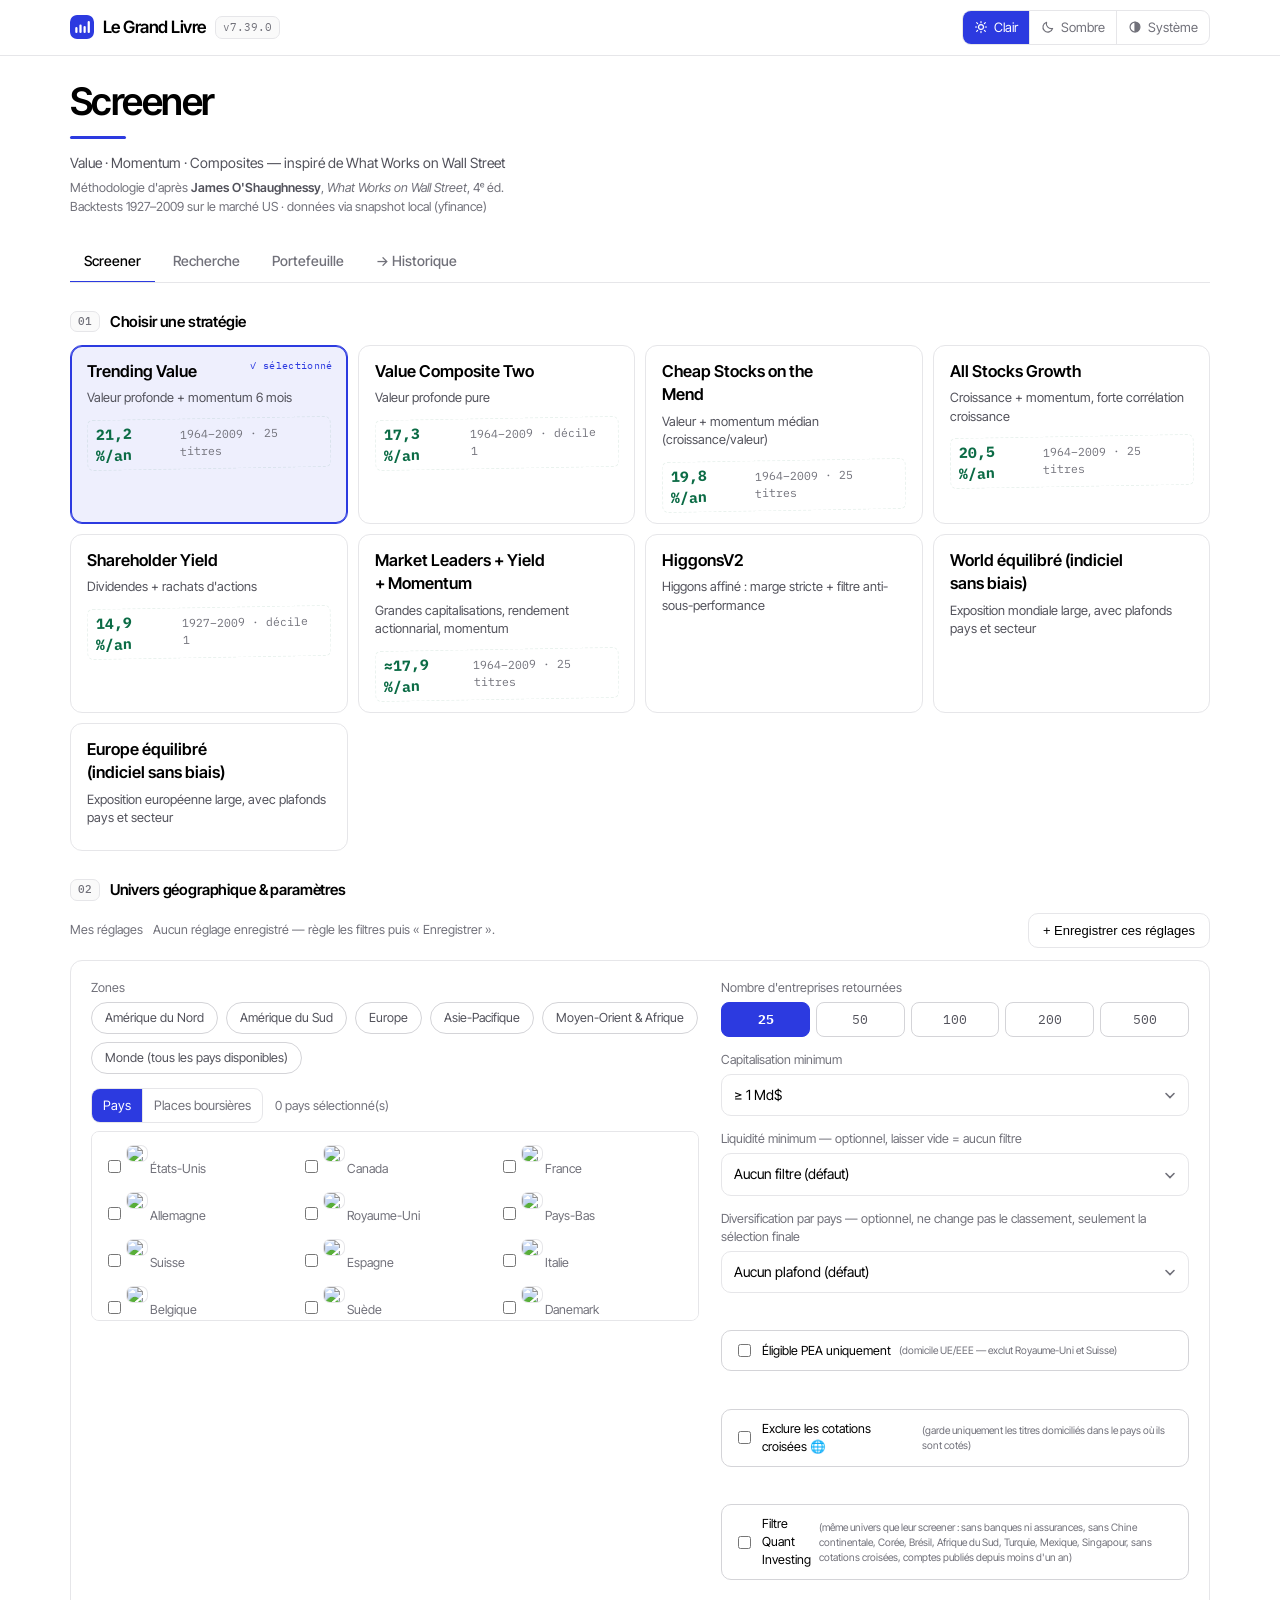
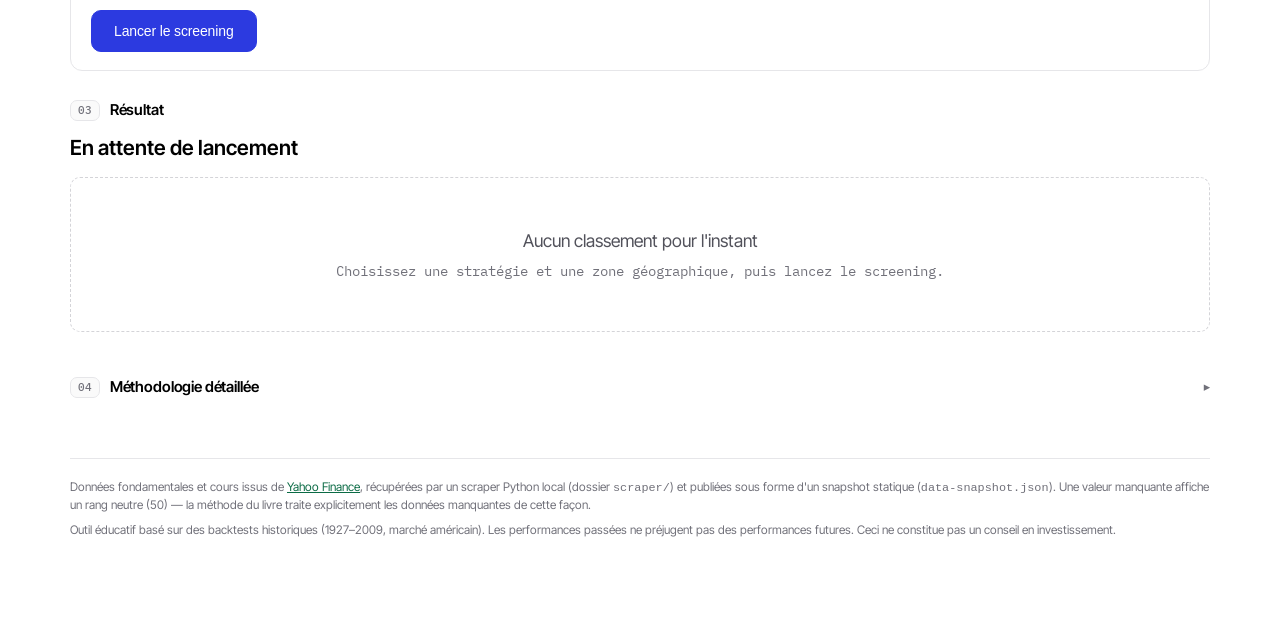
==== index.html @ a24ec545 "Add files via upload" ====
<!DOCTYPE html>
<html lang="fr">
<head>
<meta charset="UTF-8">
<meta name="apple-mobile-web-app-capable" content="yes">
<meta name="apple-mobile-web-app-status-bar-style" content="default">
<meta name="theme-color" content="#ffffff">
<meta name="apple-mobile-web-app-title" content="Grand Livre">
<meta name="viewport" content="width=device-width, initial-scale=1.0">
<script src="theme.js?v=7.39.0"></script>
<script src="pwa.js?v=7.39.0" defer></script>
<title>Le Grand Livre — Screener Wall Street</title>
<link rel="preconnect" href="https://fonts.googleapis.com">
<link rel="preconnect" href="https://fonts.gstatic.com" crossorigin>
<link href="https://fonts.googleapis.com/css2?family=Inter+Tight:wght@400;500;600;700&family=IBM+Plex+Mono:wght@400;500;600&display=swap" rel="stylesheet">
<link rel="stylesheet" href="styles.css?v=7.39.0">
</head>
<body>

<header class="top">
  <div class="top-in">
    <div class="brand">
      <svg class="brand-logo" width="24" height="24" viewBox="0 0 64 64" aria-hidden="true"><rect width="64" height="64" rx="14" fill="var(--acc)"/><path d="M17 45V35M28 45V28M39 45V32M50 45V19" stroke="var(--surAcc)" stroke-width="6" stroke-linecap="round"/></svg>
      <span class="mark">Le Grand Livre</span>
      <span id="appVersion" class="ver">…</span>
    </div>
    <div class="top-sp"></div>
    <div class="seg theme-seg" id="themeSeg" role="group" aria-label="Thème"></div>
  </div>
</header>

<div class="wrap">

  <div class="page-intro">
    <h1 class="page-title">Screener</h1>
    <div class="sub">Value · Momentum · Composites — inspiré de What Works on Wall Street</div>
    <div class="source-tag">Méthodologie d'après <b>James O'Shaughnessy</b>, <i>What Works on Wall Street</i>, 4ᵉ éd.<br>
      Backtests 1927–2009 sur le marché US · données via snapshot local (yfinance)</div>
  </div>

  <nav class="page-nav">
    <a href="index.html" class="page-nav-item active">Screener</a>
    <a href="search.html" class="page-nav-item">Recherche</a>
    <a href="portfolio.html" class="page-nav-item">Portefeuille</a>
    <a href="historique.html" class="page-nav-item">→ Historique</a>
  </nav>

  <!-- STRATEGY PICKER -->
  <div class="section-title"><span class="idx">01</span> Choisir une stratégie</div>
  <div class="strategy-grid" id="strategyGrid"></div>

  <!-- CONTROLS -->
  <div class="section-title"><span class="idx">02</span> Univers géographique &amp; paramètres</div>
  <div class="preset-bar">
    <span class="preset-label">Mes réglages</span>
    <div class="preset-chips" id="presetChips"></div>
    <button type="button" class="btn-io" id="presetSaveBtn">+ Enregistrer ces réglages</button>
  </div>
  <div class="panel" id="screenerControls">
    <div class="grid-2">
      <div>
        <div id="strategyPresetNote" class="strategy-preset-note" style="display:none;"></div>
        <div class="field">
          <label>Zones</label>
          <div class="zone-row" id="zoneRow"></div>
        </div>
        <div class="field">
          <div class="geo-head">
            <div class="seg geo-seg" id="geoModeSeg" role="group" aria-label="Filtrer par">
              <button type="button" data-geo="country" class="on">Pays</button>
              <button type="button" data-geo="exchange">Places boursières</button>
            </div>
            <span class="geo-count" id="geoCountryLabel"><span id="countryCount">0</span> pays sélectionné(s)</span>
            <span class="geo-count" id="geoExchangeLabel" style="display:none;"><span id="exchangeCount">0</span> place(s) sélectionnée(s)</span>
          </div>
          <div class="country-list" id="countryList"></div>
          <div class="country-list exchange-list" id="exchangeList" style="display:none;"></div>
        </div>
      </div>
      <div>
        <div class="field">
          <label>Nombre d'entreprises retournées</label>
          <div class="n-picker" id="nPicker"></div>
        </div>
        <div class="field">
          <label>Capitalisation minimum</label>
          <select id="mcapFloor">
            <option value="0">Aucun filtre — univers complet (prudence : beaucoup de micro/nano-caps peu fiables)</option>
            <option value="10000000">≥ 10 M$</option>
            <option value="50000000">≥ 50 M$ (micro-caps incluses)</option>
            <option value="200000000">≥ 200 M$ (univers "All Stocks" du livre)</option>
            <option value="1000000000" selected>≥ 1 Md$</option>
            <option value="10000000000">≥ 10 Md$ (grandes capitalisations)</option>
            <option value="50000000000">≥ 50 Md$ (leaders de marché)</option>
          </select>
        </div>
        <div class="field">
          <label>Liquidité minimum — optionnel, laisser vide = aucun filtre</label>
          <select id="liquidityFloor">
            <option value="" selected>Aucun filtre (défaut)</option>
            <option value="1000">≥ 1 K / jour (écarte les titres morts)</option>
            <option value="100000">≥ 100 K$ échangés / jour en moyenne</option>
            <option value="500000">≥ 500 K$ / jour</option>
            <option value="1000000">≥ 1 M$ / jour</option>
            <option value="5000000">≥ 5 M$ / jour (très liquide)</option>
          </select>
        </div>
        <div class="field">
          <label>Diversification par pays — optionnel, ne change pas le classement, seulement la sélection finale</label>
          <select id="diversificationPct">
            <option value="" selected>Aucun plafond (défaut)</option>
            <option value="5">Max 5% par pays</option>
            <option value="10">Max 10% par pays</option>
            <option value="15">Max 15% par pays</option>
            <option value="20">Max 20% par pays</option>
            <option value="25">Max 25% par pays</option>
          </select>
        </div>
        <div class="field">
          <label>&nbsp;</label>
          <label class="pea-check">
            <input type="checkbox" id="peaOnly">
            Éligible PEA uniquement <span class="pea-hint">(domicile UE/EEE — exclut Royaume-Uni et Suisse)</span>
          </label>
        </div>
        <div class="field">
          <label>&nbsp;</label>
          <label class="pea-check">
            <input type="checkbox" id="excludeCrossListed">
            Exclure les cotations croisées 🌐 <span class="pea-hint">(garde uniquement les titres domiciliés dans le pays où ils sont cotés)</span>
          </label>
        </div>
        <div class="field">
          <label>&nbsp;</label>
          <label class="pea-check">
            <input type="checkbox" id="quantInvesting">
            Filtre Quant Investing <span class="pea-hint">(même univers que leur screener : sans banques ni assurances, sans Chine continentale, Corée, Brésil, Afrique du Sud, Turquie, Mexique, Singapour, sans cotations croisées, comptes publiés depuis moins d'un an)</span>
          </label>
        </div>
      </div>
    </div>

    <div class="run-row">
      <button class="btn-run" id="runBtn">Lancer le screening</button>
      <span class="progress-txt" id="progressTxt"></span>
    </div>
  </div>

  <!-- RESULTS -->
  <div id="results-anchor"></div>
  <div class="section-title"><span class="idx">03</span> Résultat</div>
  <div class="results-head">
    <div>
      <h2 id="resultsTitle">En attente de lancement</h2>
      <div class="meta" id="resultsMeta"></div>
    </div>
    <div class="export-row">
      <button class="btn-ghost" id="exportBtn" style="display:none">↓ Export CSV</button>
      <button class="btn-ghost" id="exportExcelBtn" style="display:none">↓ Export Excel</button>
      <button class="btn-ghost" id="colsBtn" style="display:none">⚙ Colonnes</button>
    </div>
  </div>
  <div id="resultsContainer">
    <div class="empty-state">
      <div class="big">Aucun classement pour l'instant</div>
      Choisissez une stratégie et une zone géographique, puis lancez le screening.
    </div>
  </div>

  <!-- METHODOLOGY -->
  <div class="method-section">
    <div class="section-title collapsible" id="methodToggle"><span class="idx">04</span> Méthodologie détaillée <span class="chevron" id="methodChevron">▸</span></div>
    <div id="methodList" style="display:none;"></div>
  </div>

  <footer>
    <div>Données fondamentales et cours issus de <a href="https://finance.yahoo.com" target="_blank">Yahoo Finance</a>, récupérées par un scraper Python local (dossier <code>scraper/</code>) et publiées sous forme d'un snapshot statique (<code>data-snapshot.json</code>). Une valeur manquante affiche un rang neutre (50) — la méthode du livre traite explicitement les données manquantes de cette façon.</div>
    <div class="disclaimer">Outil éducatif basé sur des backtests historiques (1927–2009, marché américain). Les performances passées ne préjugent pas des performances futures. Ceci ne constitue pas un conseil en investissement.</div>
  </footer>

</div>

<script src="https://cdnjs.cloudflare.com/ajax/libs/xlsx/0.18.5/xlsx.full.min.js"></script>
<script src="data.js?v=7.39.0"></script>
<script src="columns.js?v=7.39.0"></script>
<script src="portfolio-store.js?v=7.39.0"></script>
<script src="app.js?v=7.39.0"></script>
</body>
</html>
---- styles.css ----
/* ===================================================================
   JETONS — palette reprise de CashFlow : papier blanc, encre noire, un
   seul accent bleu. Les anciens noms (--paper, --brass, --verdigris...)
   sont conservés : tout le CSS et le JS s'appuient dessus.
   Clair par défaut ; theme.js pose data-theme="dark" pour le sombre.
   =================================================================== */
:root{
  --paper:#ffffff; --panel:#ffffff; --panel-raised:#fafafa;
  --ink:#000000; --ink-dim:#52525b; --ink-faint:#71717a;
  --brass:#2C3AE0; --brass-bright:#2C3AE0;
  --verdigris:#0B6B45; --verdigris-bright:#0B6B45;
  --oxide:#B32424; --oxide-bright:#B32424;
  --hairline:#e6e6e9; --hairline-bright:#d4d4d8;
  --stamp-navy:#2B3B4A;
  /* jetons CashFlow */
  --acc:#2C3AE0; --accF:rgba(44,58,224,.08); --accB:rgba(44,58,224,.35); --surAcc:#ffffff;
  --plusF:rgba(11,107,69,.09); --moinsF:rgba(179,36,36,.08); --warnF:rgba(180,120,20,.12);
  --tint:rgba(0,0,0,.018); --tint2:rgba(0,0,0,.04);
  --voile:rgba(255,255,255,.88);
  --ombre:0 1px 2px rgba(0,0,0,.04), 0 8px 28px rgba(0,0,0,.06);
  --r:12px;
  color-scheme:light;
}
:root[data-theme="dark"]{
  --paper:#0d0d10; --panel:#141418; --panel-raised:#1c1c22;
  --ink:#f6f6f7; --ink-dim:#c4c4cc; --ink-faint:#9a9aa4;
  --brass:#6B77FF; --brass-bright:#8F98FF;
  --verdigris:#4ADE9B; --verdigris-bright:#4ADE9B;
  --oxide:#FF7B72; --oxide-bright:#FF7B72;
  --hairline:#26262d; --hairline-bright:#33333b;
  --acc:#6B77FF; --accF:rgba(255,255,255,.06); --accB:rgba(255,255,255,.22); --surAcc:#ffffff;
  --plusF:rgba(74,222,155,.10); --moinsF:rgba(255,123,114,.10); --warnF:rgba(240,180,80,.12);
  --tint:rgba(255,255,255,.02); --tint2:rgba(255,255,255,.05);
  --voile:rgba(13,13,16,.88);
  --ombre:0 1px 2px rgba(0,0,0,.4), 0 10px 30px rgba(0,0,0,.5);
  color-scheme:dark;
}
*{box-sizing:border-box;}
html{scroll-behavior:smooth;}
body{
  margin:0;
  background:var(--paper);
  color:var(--ink);
  font-family:"Inter Tight",system-ui,-apple-system,BlinkMacSystemFont,'Segoe UI',sans-serif;
  font-size:15px;line-height:1.45;
  -webkit-font-smoothing:antialiased;
}
.mono{font-family:'IBM Plex Mono','SF Mono',Consolas,monospace;}
.serif{font-family:"Inter Tight",system-ui,sans-serif;}

::selection{background:var(--brass);color:var(--surAcc);}

/* ---------- ossature ---------- */
.wrap{max-width:1180px;margin:0 auto;padding:0 20px 80px;}
*{-webkit-tap-highlight-color:transparent;}
::selection{background:var(--accF);color:var(--ink);}
:focus-visible{outline:2px solid var(--acc);outline-offset:2px;border-radius:6px;}

/* Barre du haut, collante et translucide, comme CashFlow */
header.top{
  position:sticky;top:0;z-index:30;
  background:var(--voile);backdrop-filter:blur(14px);-webkit-backdrop-filter:blur(14px);
  border-bottom:1px solid var(--hairline);padding-top:env(safe-area-inset-top);
}
.top-in{max-width:1180px;margin:0 auto;padding:10px 20px;display:flex;align-items:center;gap:10px;}
.top-sp{flex:1;}
.brand{display:flex;align-items:center;gap:9px;min-width:0;}
.brand-logo{display:block;border-radius:7px;flex:0 0 auto;}
.brand .mark{font-weight:600;font-size:17px;letter-spacing:-.03em;color:var(--ink);white-space:nowrap;}
.ver{
  font-family:'IBM Plex Mono',monospace;font-size:10.5px;color:var(--ink-faint);
  border:1px solid var(--hairline);border-radius:7px;padding:3px 7px;background:var(--panel-raised);white-space:nowrap;
}

/* Sélecteur de thème : contrôle segmenté */
.seg{display:inline-flex;border:1px solid var(--hairline);border-radius:9px;overflow:hidden;background:var(--panel);}
.seg button{
  display:inline-flex;align-items:center;gap:6px;background:none;border:0;cursor:pointer;
  padding:7px 11px;font:inherit;font-size:13px;color:var(--ink-faint);border-right:1px solid var(--hairline);
}
.seg button:last-child{border-right:0;}
.seg button svg{flex:0 0 auto;}
.seg button.on{background:var(--acc);color:var(--surAcc);}
:root[data-theme="dark"] .seg button.on{background:var(--ink);color:#0d0d10;}
@media(max-width:560px){
  .theme-seg button span{display:none;}
  .theme-seg button{padding:8px 11px;}
}

/* Intro de page : titre + contexte, sous la barre */
.page-intro{padding:26px 0 6px;}
.page-title{font-size:clamp(28px,6vw,38px);font-weight:600;letter-spacing:-.04em;line-height:1.05;margin:0;}
.page-title::after{content:"";display:block;height:3px;width:56px;background:var(--acc);border-radius:2px;margin:14px 0 0;}
.page-intro .sub{font-size:14px;color:var(--ink-dim);margin-top:14px;}
.source-tag{font-size:12.5px;color:var(--ink-faint);line-height:1.5;margin-top:6px;}
.source-tag b{color:var(--ink-dim);font-weight:600;}

/* ---------- ledger rule background for sections ---------- */
.ledger{
  background:
    repeating-linear-gradient(180deg, transparent, transparent 30px, var(--tint) 31px);
  border:1px solid var(--hairline);
  border-radius:8px;
  position:relative;
}
.ledger::before{
  content:"";position:absolute;left:38px;top:0;bottom:0;width:1px;
  background:var(--moinsF);
}

/* ---------- strategy picker ---------- */
.section-title{
  font-size:15px;font-weight:600;letter-spacing:-.01em;color:var(--ink);
  display:flex;align-items:center;gap:10px;margin:28px 0 12px;flex-wrap:wrap;
}
.section-title .idx{
  font-family:'IBM Plex Mono',monospace;font-size:10.5px;font-weight:500;color:var(--ink-faint);
  border:1px solid var(--hairline);background:var(--panel-raised);border-radius:7px;padding:2px 7px;
}
.section-title.collapsible{cursor:pointer;user-select:none;}
.section-title.collapsible:hover{color:var(--brass-bright);}
.section-title .chevron{font-size:0.8rem;color:var(--ink-faint);transition:transform .15s;margin-left:auto;}
.section-title .chevron.open{transform:rotate(90deg);}
.strategy-grid{
  display:grid;grid-template-columns:repeat(auto-fit,minmax(230px,1fr));gap:10px;margin-bottom:26px;
}
.strategy-card{
  background:var(--panel);border:1px solid var(--hairline);border-radius:var(--r);
  padding:14px 16px 12px;cursor:pointer;transition:border-color .15s, transform .1s, background .15s;
  position:relative;
}
.strategy-card:hover{border-color:var(--hairline-bright);background:var(--panel-raised);}
.strategy-card.active{border-color:var(--acc);background:var(--accF);box-shadow:0 0 0 1px var(--acc) inset;}
.strategy-card.active::after{
  content:"✓ sélectionné";position:absolute;top:12px;right:14px;font-size:0.65rem;color:var(--brass-bright);
  font-family:'IBM Plex Mono',monospace;letter-spacing:.03em;
}
.strategy-card h3{margin:0 0 6px;font-family:"Inter Tight",system-ui,sans-serif;font-size:1.02rem;font-weight:600;color:var(--ink);padding-right:70px;}
.strategy-card p{margin:0 0 10px;font-size:0.8rem;color:var(--ink-dim);line-height:1.45;}
.stamp{
  display:inline-flex;align-items:baseline;gap:6px;
  font-family:'IBM Plex Mono',monospace;font-size:0.72rem;
  color:var(--verdigris-bright);
  border:1px dashed var(--plusF);border-radius:6px;padding:3px 8px;
  transform:rotate(-1deg);
}
.stamp b{font-size:0.92rem;color:var(--verdigris-bright);}
.stamp .yrs{color:var(--ink-faint);}

/* ---------- controls panel ---------- */
.panel{
  background:var(--panel);border:1px solid var(--hairline);border-radius:var(--r);padding:18px 20px;margin-bottom:22px;
}
.panel + .panel{margin-top:-8px;}
.grid-2{display:grid;grid-template-columns:1.3fr 1fr;gap:22px;}
@media(max-width:820px){.grid-2{grid-template-columns:1fr;}}

.zone-row{display:flex;flex-wrap:wrap;gap:8px;margin-bottom:14px;}
.chip{
  font-size:12.5px;
  border:1px solid var(--hairline-bright);border-radius:999px;padding:6px 13px;cursor:pointer;
  color:var(--ink-dim);background:transparent;transition:all .12s;user-select:none;
}
.chip:hover{border-color:var(--brass);color:var(--ink);}
.chip.on{background:var(--acc);border-color:var(--acc);color:var(--surAcc);font-weight:500;}
:root[data-theme="dark"] .chip.on,
:root[data-theme="dark"] .n-picker button.on{background:var(--ink);border-color:var(--ink);color:#0d0d10;}

.country-list{
  display:grid;grid-template-columns:repeat(auto-fill,minmax(150px,1fr));gap:6px 10px;
  max-height:190px;overflow-y:auto;padding:12px;background:var(--paper);border:1px solid var(--hairline);border-radius:8px;
}
.country-list::-webkit-scrollbar{width:8px;}
.country-list::-webkit-scrollbar-thumb{background:var(--hairline-bright);border-radius:10px;}
.c-item{display:flex;align-items:center;gap:7px;font-size:0.82rem;color:var(--ink-dim);cursor:pointer;padding:2px 0;}
.c-item input{accent-color:var(--brass);}
.c-item.checked{color:var(--ink);}

.field{margin-bottom:14px;}
.field label{display:block;font-size:12.5px;color:var(--ink-faint);margin-bottom:5px;}
.pea-check{
  display:flex!important;align-items:center;gap:8px;background:var(--panel);border:1px solid var(--hairline-bright);
  border-radius:10px;padding:10px 12px;font-size:0.82rem;text-transform:none!important;letter-spacing:normal!important;
  color:var(--ink)!important;cursor:pointer;
}
.pea-check input{accent-color:var(--brass);cursor:pointer;}
.pea-hint{color:var(--ink-faint);font-size:0.82em;}
.field .hint{font-size:0.72rem;color:var(--ink-faint);margin-top:5px;}
input[type=text],input[type=password],input[type=number],input[type=date],select{
  width:100%;background:var(--panel);border:1px solid var(--hairline);color:var(--ink);
  padding:10px 12px;border-radius:10px;font:inherit;font-size:14px;
}
select{-webkit-appearance:none;appearance:none;padding-right:32px;
  background-image:url("data:image/svg+xml,%3Csvg xmlns='http://www.w3.org/2000/svg' width='12' height='12' viewBox='0 0 12 12'%3E%3Cpath d='M2 4.5 6 8.5l4-4' fill='none' stroke='%2371717a' stroke-width='1.6' stroke-linecap='round'/%3E%3C/svg%3E");
  background-repeat:no-repeat;background-position:right 12px center;}
input:focus,select:focus,textarea:focus{outline:2px solid var(--acc);outline-offset:1px;border-color:transparent;}
input[type=range]{width:100%;accent-color:var(--brass);}
.slider-row{display:flex;justify-content:space-between;font-size:0.78rem;color:var(--ink-dim);margin-bottom:4px;}
.slider-row b{color:var(--brass-bright);font-family:'IBM Plex Mono',monospace;}

.n-picker{display:flex;gap:6px;}
.n-picker button{
  flex:1;background:var(--paper);border:1px solid var(--hairline-bright);color:var(--ink-dim);
  padding:8px 0;border-radius:8px;cursor:pointer;font-family:'IBM Plex Mono',monospace;font-size:0.82rem;
}
.n-picker button.on{background:var(--brass);border-color:var(--brass);color:var(--surAcc);font-weight:700;}

.budget-bar{
  margin-top:10px;padding:10px 12px;background:var(--paper);border:1px solid var(--hairline);border-radius:8px;
  font-size:0.78rem;color:var(--ink-dim);display:flex;justify-content:space-between;align-items:center;gap:10px;flex-wrap:wrap;
}
.budget-bar b{color:var(--brass-bright);font-family:'IBM Plex Mono',monospace;}
.budget-bar.over b{color:var(--oxide-bright);}

.run-row{display:flex;gap:12px;align-items:center;margin-top:16px;flex-wrap:wrap;}
.btn-run{
  background:var(--acc);color:var(--surAcc);border:1px solid var(--acc);padding:12px 22px;border-radius:10px;
  font-weight:500;font-size:14px;cursor:pointer;letter-spacing:-.01em;
  transition:background .15s, transform .1s;
}
.btn-run:hover{filter:brightness(1.08);}
.btn-run:active{transform:scale(.98);}
.btn-run:disabled{background:var(--hairline-bright);color:var(--ink-faint);cursor:not-allowed;}
.btn-ghost{
  background:var(--panel);border:1px solid var(--hairline);color:var(--ink);
  padding:11px 15px;border-radius:10px;cursor:pointer;font-size:14px;font-weight:500;
}
.btn-ghost:hover{border-color:var(--brass);color:var(--ink);}
.progress-txt{font-size:0.78rem;color:var(--ink-dim);font-family:'IBM Plex Mono',monospace;}

details.settings{margin-top:6px;}
details.settings summary{cursor:pointer;font-size:0.78rem;color:var(--ink-faint);list-style:none;display:flex;align-items:center;gap:6px;}
details.settings summary::-webkit-details-marker{display:none;}
details.settings summary::before{content:"▸";transition:transform .15s;}
details.settings[open] summary::before{transform:rotate(90deg);}
details.settings .inner{padding-top:14px;display:grid;grid-template-columns:1fr 1fr 1fr;gap:16px;}
@media(max-width:820px){details.settings .inner{grid-template-columns:1fr;}}

.key-status{display:flex;align-items:center;gap:6px;font-size:0.72rem;margin-top:6px;}
.dot{width:7px;height:7px;border-radius:50%;background:var(--oxide);}
.dot.ok{background:var(--verdigris-bright);}

/* ---------- results ---------- */
#results-anchor{scroll-margin-top:16px;}
.results-head{display:flex;justify-content:space-between;align-items:flex-end;flex-wrap:wrap;gap:12px;margin-bottom:14px;}
.results-head h2{font-family:"Inter Tight",system-ui,sans-serif;font-size:1.3rem;margin:0;font-weight:600;}
.results-head .meta{font-size:0.78rem;color:var(--ink-faint);font-family:'IBM Plex Mono',monospace;}
.export-row{display:flex;gap:8px;}

.empty-state{
  border:1px dashed var(--hairline-bright);border-radius:10px;padding:50px 30px;text-align:center;color:var(--ink-faint);
  font-family:'IBM Plex Mono',monospace;font-size:0.85rem;
}
.empty-state .big{font-family:"Inter Tight",system-ui,sans-serif;color:var(--ink-dim);font-size:1.1rem;margin-bottom:8px;}

table.results{width:100%;border-collapse:collapse;font-size:0.83rem;}
table.results thead th{
  text-align:left;font-weight:500;font-size:12px;
  color:var(--ink-faint);
  padding:9px 10px;border-bottom:1px solid var(--hairline-bright);position:sticky;top:0;background:var(--paper);cursor:pointer;
  white-space:nowrap;
}
table.results thead th:hover{color:var(--brass-bright);}
table.results thead th.num{text-align:right;}
table.results thead th.sorted{color:var(--brass-bright);}
table.results tbody tr{border-bottom:1px solid var(--hairline);cursor:pointer;transition:background .1s;}
table.results tbody tr:hover{background:var(--panel);}
table.results tbody tr:nth-child(even){background:var(--tint);}
table.results td{padding:9px 10px;white-space:nowrap;}
td.rank{font-family:"Inter Tight",system-ui,sans-serif;color:var(--brass-bright);font-weight:600;}
td.name{white-space:normal;}
td.name .cname{font-weight:600;color:var(--ink);}
td.name .tkr{display:block;font-family:'IBM Plex Mono',monospace;font-size:0.76rem;color:var(--ink-faint);max-width:220px;overflow:hidden;text-overflow:ellipsis;}
td.name .isin{display:block;font-size:0.68rem;color:var(--ink-faint);opacity:0.65;font-family:'IBM Plex Mono',monospace;letter-spacing:0.02em;}
td.num{font-family:'IBM Plex Mono',monospace;text-align:right;color:var(--ink-dim);}
td.num.pos{color:var(--verdigris-bright);}
td.num.neg{color:var(--oxide-bright);}
.score-pill{
  display:inline-block;font-family:'IBM Plex Mono',monospace;font-weight:600;font-size:0.78rem;
  padding:2px 8px;border-radius:999px;background:var(--accF);color:var(--brass-bright);
  border:1px solid var(--accF);
}
.flag{margin-right:5px;}
/* Emoji drapeau par défaut (mobile) ; image réelle sur desktop, où les
   polices système n'affichent pas toujours correctement les drapeaux
   (notamment Windows). Bascule au même palier que le reste de l'UI. */
.flag-emoji{display:inline;}
.flag-img{display:none;vertical-align:-2px;border-radius:6px;box-shadow:0 0 0 1px var(--hairline);}
@media(min-width:821px){
  .flag-emoji{display:none;}
  .flag-img{display:inline-block;}
}

.detail-row td{background:var(--panel-raised);white-space:normal;padding:16px 18px;}
/* table.holdings td impose nowrap et l'emporte sur la règle ci-dessus
   (sélecteur plus spécifique) : sans ça, les libellés du détail ne passent
   pas à la ligne et se chevauchent. */
table.holdings tr.detail-row > td{white-space:normal;}
.hd-divs{margin-top:16px;padding-top:14px;border-top:1px solid var(--hairline);}
.hd-divs-title{font-size:0.72rem;text-transform:uppercase;letter-spacing:.08em;color:var(--brass);margin-bottom:10px;font-weight:600;}
.div-list{margin-top:12px;border-collapse:collapse;font-size:0.8rem;min-width:320px;}
.div-list th{font-size:0.66rem;text-transform:uppercase;letter-spacing:.05em;color:var(--ink-faint);font-weight:500;text-align:left;padding:4px 14px 4px 0;border-bottom:1px solid var(--hairline);}
.div-list td{padding:4px 14px 4px 0;font-family:'IBM Plex Mono',monospace;color:var(--ink-dim);border-bottom:1px solid var(--hairline);}
.div-list .num{text-align:right;}
.cell-sub{display:block;font-size:0.74rem;color:var(--ink-faint);font-family:'IBM Plex Mono',monospace;}
.detail-grid{display:grid;grid-template-columns:repeat(auto-fit,minmax(155px,1fr));gap:14px 18px;}
.detail-item{min-width:0;}
/* flex + wrap : sans ça, un libellé long suivi de son badge de rang
   (ex. "Rend. actionnarial" + "rang 97") déborde de sa colonne et vient
   chevaucher la cellule voisine. */
.detail-item .k{
  display:flex;flex-wrap:wrap;align-items:baseline;gap:5px;
  font-size:0.68rem;text-transform:uppercase;letter-spacing:.05em;
  color:var(--ink-faint);margin-bottom:3px;line-height:1.35;
}
.detail-item .v{font-family:'IBM Plex Mono',monospace;font-size:0.92rem;color:var(--ink);overflow-wrap:anywhere;}
.detail-item .r{font-size:0.7rem;color:var(--brass);white-space:nowrap;}
.detail-note{margin-top:12px;font-size:0.74rem;color:var(--ink-faint);}
.detail-warnings{margin-top:10px;font-size:0.78rem;color:var(--oxide-bright);}
.warn-badge{display:inline-block;margin-left:6px;color:var(--oxide-bright);cursor:help;font-size:0.85em;}
tr.has-warn{background:var(--moinsF);}
tr.has-warn:hover{background:var(--moinsF);}
.held-badge{margin-left:6px;cursor:help;font-size:0.85em;opacity:0.8;}
tr.has-held{background:var(--plusF);}
tr.has-held:hover{background:var(--plusF);}
.pf-match-note{color:var(--verdigris-bright);}
.diversification-note{color:var(--ink-faint);}

/* ---------- methodology ---------- */
.method-section{margin-top:44px;}
.method-item{
  border-top:1px solid var(--hairline);padding:20px 0;
}
.method-item h3{font-family:"Inter Tight",system-ui,sans-serif;font-size:1.08rem;margin:0 0 8px;display:flex;align-items:center;gap:10px;flex-wrap:wrap;}
.method-item p{font-size:0.87rem;color:var(--ink-dim);margin:0 0 10px;max-width:760px;}
.method-item .rules{
  font-family:'IBM Plex Mono',monospace;font-size:0.76rem;color:var(--ink-faint);
  background:var(--panel);border:1px solid var(--hairline);border-radius:8px;padding:12px 14px;
  max-width:760px;
}
.method-item .rules li{margin-bottom:4px;}

footer{margin-top:60px;padding-top:20px;border-top:1px solid var(--hairline);font-size:0.74rem;color:var(--ink-faint);}
footer a{color:var(--verdigris-bright);}
footer .disclaimer{margin-top:8px;color:var(--ink-faint);}

.toast{
  position:fixed;bottom:calc(20px + env(safe-area-inset-bottom));left:50%;transform:translateX(-50%);
  background:var(--ink);color:var(--paper);border:0;
  padding:11px 14px;border-radius:11px;font-size:13.5px;z-index:9500;box-shadow:var(--ombre);
  max-width:calc(100% - 28px);
}

/* ---------------- Navigation Screener / Portefeuille ---------------- */
.page-nav{display:flex;gap:4px;margin:18px 0 8px;border-bottom:1px solid var(--hairline);overflow-x:auto;scrollbar-width:none;}
.page-nav::-webkit-scrollbar{display:none;}
.page-nav-item{
  display:inline-block;padding:10px 14px;font-size:14px;font-weight:500;color:var(--ink-faint);text-decoration:none;white-space:nowrap;
  border-bottom:2px solid transparent;margin-bottom:-1px;transition:color .12s;
}
.page-nav-item:hover{color:var(--ink);}
.page-nav-item.active{color:var(--ink);border-bottom-color:var(--acc);}

/* ---------------- Sélecteur multi-portefeuilles ---------------- */
.pf-switcher{display:flex;gap:8px;flex-wrap:wrap;align-items:center;margin:16px 0 20px;}
.holdings-suffix-row{display:flex;gap:10px;align-items:center;margin-bottom:20px;font-size:0.78rem;color:var(--ink-faint);}
.holdings-suffix-row select{
  background:var(--panel);border:1px solid var(--hairline-bright);color:var(--ink);
  padding:5px 10px;border-radius:10px;font-size:0.8rem;
}
.pf-tab{
  display:flex;align-items:center;gap:8px;background:var(--panel);border:1px solid var(--hairline-bright);
  border-radius:999px;padding:7px 8px 7px 16px;font-size:0.82rem;color:var(--ink-dim);cursor:pointer;transition:.12s;
}
.pf-tab:hover{border-color:var(--brass-bright);}
.pf-tab.active{border-color:var(--brass-bright);color:var(--brass-bright);background:var(--accF);font-weight:600;}
.pf-tab .pf-menu-btn{
  background:none;border:none;color:inherit;opacity:0.55;cursor:pointer;font-size:0.9rem;padding:2px 6px;line-height:1;
}
.pf-tab .pf-menu-btn:hover{opacity:1;}
.pf-add-btn{
  background:var(--panel);border:1px dashed var(--hairline-bright);color:var(--ink-faint);
  border-radius:999px;padding:7px 16px;font-size:0.82rem;cursor:pointer;transition:.12s;
}
.pf-add-btn:hover{border-color:var(--brass-bright);color:var(--brass-bright);}

/* ---------------- Bouton "+" ajouter au portefeuille ---------------- */
td.addcol{text-align:center;width:36px;}
.add-btn{
  width:26px;height:26px;border-radius:50%;border:1px solid var(--hairline-bright);background:var(--panel);
  color:var(--brass-bright);font-size:1rem;line-height:1;cursor:pointer;transition:.12s;
}
.add-btn:hover{background:var(--brass-bright);color:var(--paper);border-color:var(--brass-bright);}
.add-btn.added{color:var(--verdigris-bright);border-color:var(--verdigris-bright);cursor:default;}

/* ---------------- Modal ---------------- */
.modal-overlay{
  position:fixed;inset:0;background:rgba(0,0,0,.34);display:flex;align-items:flex-end;justify-content:center;
  z-index:100;padding:0;
}
@media(min-width:560px){.modal-overlay{align-items:center;padding:20px;}}
.modal-box{
  background:var(--paper);border:1px solid var(--hairline);border-radius:16px 16px 0 0;
  padding:20px 18px calc(18px + env(safe-area-inset-bottom));max-width:460px;width:100%;box-shadow:var(--ombre);
  max-height:92vh;overflow:auto;overscroll-behavior:contain;animation:lglIn .2s cubic-bezier(.22,.7,.3,1);
}
@media(min-width:560px){.modal-box{border-radius:16px;}}
@keyframes lglIn{from{transform:translateY(14px);opacity:.4}to{transform:none;opacity:1}}
.modal-box h3{font-size:17px;font-weight:600;letter-spacing:-.02em;margin:0 0 2px;}
.modal-box .modal-sub{font-size:13px;color:var(--ink-faint);margin-bottom:14px;}
.modal-field{margin-bottom:14px;}
.closeout-summary{background:var(--panel);border:1px solid var(--hairline);border-radius:10px;padding:10px 14px;font-size:0.82rem;}
.closeout-summary .row{display:flex;justify-content:space-between;padding:4px 0;color:var(--ink-dim);}
.closeout-summary .row.pos span:last-child{color:var(--verdigris-bright);font-weight:600;}
.closeout-summary .row.neg span:last-child{color:var(--oxide-bright);font-weight:600;}
.modal-field label{display:block;font-size:12.5px;color:var(--ink-faint);margin-bottom:5px;}
.modal-field input{
  width:100%;background:var(--panel);border:1px solid var(--hairline);color:var(--ink);
  padding:11px 12px;border-radius:10px;font:inherit;font-size:15px;
}
.modal-actions{display:flex;gap:10px;margin-top:20px;}
.modal-actions button{flex:1;padding:11px 15px;border-radius:10px;font:inherit;font-size:14px;font-weight:500;cursor:pointer;border:1px solid transparent;}
.modal-actions .btn-cancel{background:var(--panel);border-color:var(--hairline);color:var(--ink);}
.modal-actions .btn-confirm{background:var(--acc);border-color:var(--acc);color:var(--surAcc);}

/* ---------------- Page Portefeuille ---------------- */
.pf-summary{display:grid;grid-template-columns:repeat(auto-fit,minmax(150px,1fr));gap:14px;margin-bottom:20px;}
.filter-row{display:flex;gap:14px;flex-wrap:wrap;margin:16px 0 24px;}
.filter-row select{
  background:var(--panel);border:1px solid var(--hairline-bright);color:var(--ink);
  padding:8px 12px;border-radius:10px;font-size:0.85rem;min-width:180px;
}
.recap-scope{font-size:0.68rem;color:var(--brass-bright);text-transform:none;font-weight:400;margin-left:8px;}
.pf-summary-global{opacity:0.6;padding-top:4px;border-top:1px dashed var(--hairline);}
.pf-summary-global .card{background:transparent;border-style:dashed;}
tr.closure-row{cursor:pointer;}
tr.closure-row:hover{background:var(--accF);}
.closure-detail-list{width:100%;border-collapse:collapse;margin-top:4px;}
.closure-detail-list th,.closure-detail-list td{padding:6px 10px;text-align:right;font-size:0.8rem;border-bottom:1px solid var(--hairline);}
.closure-detail-list th:first-child,.closure-detail-list td:first-child{text-align:left;}
.closure-detail-list td.pos{color:var(--verdigris-bright);}
.closure-detail-list td.neg{color:var(--oxide-bright);}
.pf-summary .card{background:var(--panel);border:1px solid var(--hairline);border-radius:var(--r);padding:16px 16px 14px;}
.pf-summary .card .lbl{font-size:13px;color:var(--ink-faint);margin-bottom:6px;}
.pf-summary .card .val{font-size:clamp(20px,2.4vw,26px);font-weight:600;letter-spacing:-.035em;line-height:1.15;color:var(--ink);font-variant-numeric:tabular-nums;}
.pf-summary .card .val.pos{color:var(--verdigris-bright);}
.pf-summary .card .val.neg{color:var(--oxide-bright);}
.pf-summary .card .sub-lines{
  display:flex;flex-direction:column;gap:3px;margin-top:8px;
  font-size:0.74rem;color:var(--ink-faint);line-height:1.35;
}
.pf-summary .card .sub-breakdown{
  display:flex;gap:12px;margin-top:6px;font-family:'IBM Plex Mono',monospace;
  font-size:0.7rem;color:var(--ink-faint);font-weight:400;
}

.io-row{display:flex;gap:10px;margin-bottom:24px;flex-wrap:wrap;}
.btn-io{
  background:var(--panel);border:1px solid var(--hairline);color:var(--ink);font-weight:500;
  padding:9px 14px;border-radius:10px;font-size:13px;cursor:pointer;transition:.12s;
}
.btn-io:hover{border-color:var(--hairline-bright);background:var(--panel-raised);}
.btn-io:active{background:var(--tint2);}

.cash-list{display:flex;flex-direction:column;gap:6px;margin-bottom:18px;}
.cash-row{
  display:flex;align-items:center;gap:12px;background:var(--panel);border:1px solid var(--hairline);
  border-radius:10px;padding:9px 14px;font-size:0.85rem;
}
.cash-label{color:var(--ink-dim);flex:1;}
.cash-amount{font-family:'IBM Plex Mono',monospace;color:var(--ink);}
.cash-eur{color:var(--ink-faint);font-size:0.85em;}
.cash-list .pf-add-btn{
  align-self:flex-start;background:var(--panel);border:1px dashed var(--hairline-bright);color:var(--ink-faint);
  border-radius:999px;padding:7px 16px;font-size:0.8rem;cursor:pointer;transition:.12s;
}
.cash-list .pf-add-btn:hover{border-color:var(--brass-bright);color:var(--brass-bright);}

.allocation-grid{display:grid;grid-template-columns:repeat(auto-fit,minmax(260px,1fr));gap:16px;margin-bottom:28px;}
.allocation-card{background:var(--panel);border:1px solid var(--hairline);border-radius:10px;padding:16px;}
.allocation-card h4{margin:0 0 12px;font-size:0.78rem;text-transform:uppercase;letter-spacing:.05em;color:var(--ink-faint);font-weight:500;}
.allocation-card .chart-holder{position:relative;height:200px;margin-bottom:12px;}
.allocation-legend{display:flex;flex-direction:column;gap:6px;font-size:0.78rem;}
.allocation-legend .row{display:flex;align-items:center;gap:8px;}
.allocation-legend .swatch{width:10px;height:10px;border-radius:6px;flex-shrink:0;}
.allocation-legend .label{flex:1;color:var(--ink-dim);}
.allocation-legend .pct{font-family:'IBM Plex Mono',monospace;color:var(--ink-faint);}

.chart-controls{display:flex;gap:14px;flex-wrap:wrap;align-items:flex-start;margin-bottom:14px;}
.chart-controls .field{min-width:160px;}
.chip-row{display:flex;gap:8px;flex-wrap:wrap;}
.chip-check{
  display:flex;align-items:center;gap:6px;background:var(--panel);border:1px solid var(--hairline-bright);
  border-radius:999px;padding:6px 14px;font-size:0.8rem;color:var(--ink-dim);cursor:pointer;transition:.12s;
}
.chip-check:has(input:checked){border-color:var(--brass-bright);color:var(--brass-bright);background:var(--accF);}
.chip-check input{accent-color:var(--brass);cursor:pointer;}
.quick-range-row{display:flex;gap:6px;margin-top:8px;flex-wrap:wrap;}
.quick-range-btn{
  background:var(--panel);border:1px solid var(--hairline-bright);color:var(--ink-faint);
  padding:5px 11px;border-radius:10px;font-size:0.74rem;cursor:pointer;transition:.12s;
}
.quick-range-btn:hover, .quick-range-btn.active{border-color:var(--brass-bright);color:var(--brass-bright);}
.chart-wrap{background:var(--panel);border:1px solid var(--hairline);border-radius:10px;padding:16px;margin-bottom:28px;height:340px;position:relative;}
.chart-wrap canvas{width:100%!important;height:100%!important;}
.chart-empty{text-align:center;padding:40px 20px;color:var(--ink-faint);font-size:0.85rem;}
.chart-note{
  font-size:0.76rem;color:var(--ink-faint);line-height:1.5;
  margin:-8px 0 24px;padding:10px 14px;
  border-left:2px solid var(--hairline-bright);background:var(--tint2);
}
.chart-note strong{color:var(--ink-dim);font-weight:600;}

table.holdings{width:100%;border-collapse:collapse;font-size:0.83rem;}
table.holdings thead th{
  text-align:left;font-weight:500;font-size:12px;
  color:var(--ink-faint);
  padding:9px 10px;border-bottom:1px solid var(--hairline-bright);white-space:nowrap;
}
table.holdings thead th.num{text-align:right;}
table.holdings tbody tr{border-bottom:1px solid var(--hairline);}
table.holdings tbody tr:nth-child(even){background:var(--tint);}
table.holdings td{padding:9px 10px;white-space:nowrap;}
table.holdings td.num{font-family:'IBM Plex Mono',monospace;text-align:right;color:var(--ink-dim);}
table.holdings td.num.pos{color:var(--verdigris-bright);}
table.holdings td.num.neg{color:var(--oxide-bright);}

.analyst-badge{
  display:inline-block;padding:2px 8px;border-radius:8px;font-size:0.72rem;font-weight:600;
  font-family:'IBM Plex Mono',monospace;white-space:nowrap;
}
.analyst-badge.strong-buy{background:var(--plusF);color:var(--verdigris-bright);}
.analyst-badge.buy{background:var(--plusF);color:var(--verdigris-bright);}
.analyst-badge.neutral{background:var(--tint);color:var(--ink-faint);}
.analyst-badge.sell{background:var(--moinsF);color:var(--oxide-bright);}
.analyst-badge.strong-sell{background:var(--moinsF);color:var(--oxide-bright);}
.analyst-badge.none{color:var(--ink-faint);}
.home-badge{margin-left:5px;cursor:help;font-size:0.85em;opacity:0.75;}
.home-badge:hover{opacity:1;}
.remove-btn{background:none;border:none;color:var(--ink-faint);cursor:pointer;font-size:0.9rem;padding:2px 6px;}
.remove-btn:hover{color:var(--oxide-bright);}
tr.fx-warn{background:var(--moinsF);}
tr.fx-warn:hover{background:var(--moinsF);}
.fx-warn-badge{color:var(--oxide-bright);cursor:help;}
.row-actions{display:flex;gap:2px;white-space:nowrap;}
.edit-btn{background:none;border:none;color:var(--ink-faint);cursor:pointer;font-size:0.9rem;padding:2px 6px;}
.rematch-btn{
  background:var(--panel);border:1px solid var(--hairline-bright);color:var(--brass-bright);
  padding:3px 8px;border-radius:8px;font-size:0.72rem;cursor:pointer;white-space:nowrap;
}
.rematch-btn:hover{border-color:var(--brass-bright);background:var(--accF);}
.edit-btn:hover{color:var(--brass-bright);}
.move-btn{background:none;border:none;color:var(--ink-faint);cursor:pointer;font-size:0.95rem;padding:2px 6px;}
.move-btn:hover{color:var(--brass-bright);}

@media(max-width:820px){
  table.holdings{font-size:0.76rem;}
  table.holdings td, table.holdings th{padding:7px 6px;}
  .chart-controls .field{min-width:130px;flex:1;}
}

/* ---------- plan de sortie (page Portefeuille) ---------- */
.plan-bar{
  display:flex;align-items:center;gap:14px;flex-wrap:wrap;
  background:var(--panel);border:1px solid var(--hairline-bright);
  border-left:3px solid var(--brass);border-radius:10px;
  padding:11px 16px;margin-bottom:20px;font-size:0.83rem;color:var(--ink-dim);
}
.plan-bar .plan-strategy{
  font-family:'IBM Plex Mono',monospace;font-size:0.78rem;color:var(--brass-bright);
  border:1px solid var(--brass);border-radius:8px;padding:3px 9px;
}
.plan-bar .plan-status{flex:1;}
.plan-bar strong{color:var(--ink);font-weight:600;}
.plan-bar .btn-io{padding:5px 12px;font-size:0.75rem;}
.plan-bar.plan-empty{border-left-color:var(--hairline-bright);color:var(--ink-faint);}
.plan-bar.plan-soon{border-left-color:var(--brass-bright);background:var(--accF);}
.plan-bar.plan-due{border-left-color:var(--oxide-bright);background:var(--moinsF);}
.plan-bar.plan-due strong{color:var(--oxide-bright);}

.plan-bar .plan-origin{
  font-size:0.68rem;padding:1px 6px;border-radius:8px;margin-left:6px;
  background:var(--tint2);color:var(--ink-faint);cursor:help;
}
.plan-bar .plan-origin.auto{background:var(--accF);color:var(--brass-bright);}
.plan-bar .plan-hits{flex-basis:100%;margin-top:8px;padding-top:8px;border-top:1px solid var(--hairline);font-size:0.8rem;}
.plan-default-box{background:var(--paper);border:1px solid var(--hairline);border-radius:10px;padding:10px 13px;}
.plan-default-label{font-size:0.66rem;text-transform:uppercase;letter-spacing:.06em;color:var(--ink-faint);margin-bottom:5px;}
.plan-default-text{font-size:0.84rem;color:var(--ink);}
.plan-default-source{font-size:0.72rem;color:var(--ink-faint);margin-top:6px;font-style:italic;}

/* ---------- détail dépliable d'une position ---------- */
tr.holding-row{cursor:pointer;}
tr.holding-row:hover{background:var(--accF);}
tr.holding-row.expanded{background:var(--accF);}
.hd-rule{border-top:1px solid var(--hairline);padding-top:12px;}
.hd-rule-title{font-size:0.7rem;text-transform:uppercase;letter-spacing:.05em;color:var(--brass-bright);margin-bottom:10px;}
.hd-verdict{font-size:0.84rem;color:var(--ink-dim);line-height:1.5;}
.hd-rule.ok .hd-verdict{color:var(--verdigris-bright);}
.hd-rule.warn .hd-verdict{color:var(--brass-bright);}
.hd-rule.due .hd-verdict{color:var(--oxide-bright);font-weight:600;}
.hd-note{font-size:0.75rem;color:var(--ink-faint);margin-top:7px;font-style:italic;}
.hd-scale{margin-bottom:12px;}
.hd-scale-bar{position:relative;height:9px;border-radius:10px;overflow:hidden;background:var(--panel);}
.hd-scale-zone{position:absolute;top:0;bottom:0;}
.hd-scale-marker{position:absolute;top:-3px;width:3px;height:15px;background:var(--ink);border-radius:6px;transform:translateX(-50%);}
.hd-scale-labels{position:relative;height:16px;margin-top:5px;font-size:0.66rem;color:var(--ink-faint);font-family:'IBM Plex Mono',monospace;}

/* ---------- filtres verrouillés par une stratégie indicielle ---------- */
.strategy-preset-note{
  grid-column:1/-1;font-size:0.78rem;line-height:1.5;color:var(--ink-dim);
  background:var(--accF);border-left:2px solid var(--brass);
  border-radius:10px;padding:10px 14px;margin-bottom:16px;
}
.strategy-preset-note strong{color:var(--brass-bright);}
.locked-by-strategy{opacity:0.5;pointer-events:none;filter:saturate(0.5);}
select.locked-by-strategy{cursor:not-allowed;}

/* ---------- bandeau d'installation sur l'écran d'accueil ---------- */
.pwa-banner{
  position:fixed;left:14px;right:14px;bottom:14px;z-index:9000;
  display:flex;align-items:center;gap:14px;
  background:var(--panel-raised);border:1px solid var(--hairline-bright);
  border-left:3px solid var(--brass);border-radius:12px;
  padding:13px 16px;box-shadow:0 8px 28px rgba(0,0,0,0.35);
  transform:translateY(140%);opacity:0;transition:transform .28s ease,opacity .28s ease;
  max-width:640px;margin:0 auto;
}
.pwa-banner.visible{transform:translateY(0);opacity:1;}
.pwa-icon img{width:44px;height:44px;display:block;border-radius:10px;}
.pwa-text{flex:1;display:flex;flex-direction:column;gap:3px;min-width:0;}
.pwa-text strong{font-size:0.9rem;color:var(--ink);font-weight:600;}
.pwa-text span{font-size:0.76rem;color:var(--ink-faint);line-height:1.45;}
.pwa-text b{color:var(--ink-dim);}
.pwa-actions{display:flex;gap:8px;align-items:center;flex-shrink:0;}
.pwa-btn{
  background:var(--brass);border:none;color:var(--surAcc);font-weight:600;
  padding:8px 16px;border-radius:10px;font-size:0.8rem;cursor:pointer;transition:.12s;
}
.pwa-btn:hover{background:var(--brass-bright);}
.pwa-btn-ghost{
  background:none;border:1px solid var(--hairline-bright);color:var(--ink-faint);
  padding:7px 13px;border-radius:10px;font-size:0.78rem;cursor:pointer;transition:.12s;
}
.pwa-btn-ghost:hover{color:var(--ink);border-color:var(--ink-faint);}
@media (max-width:560px){
  .pwa-banner{flex-wrap:wrap;gap:10px;}
  .pwa-text{flex-basis:calc(100% - 60px);}
  .pwa-actions{flex-basis:100%;justify-content:flex-end;}
}

/* ===================================================================
   MOBILE — débordement horizontal
   Les tableaux (9 colonnes) sont plus larges que l'écran d'un téléphone.
   Sans conteneur scrollable, c'est la PAGE ENTIÈRE qui défile
   latéralement, laissant apparaître une bande vide à droite. On isole
   donc le défilement dans le tableau lui-même.
   =================================================================== */
#holdingsWrap, #closuresWrap, #byStrategyWrap, #resultsWrap, .table-scroll{
  overflow-x:auto;
  -webkit-overflow-scrolling:touch;
  max-width:100%;
}
html, body{ overflow-x:hidden; overflow-x:clip; max-width:100%; }
.wrap{ max-width:min(1180px, 100%); }
table.holdings, table.results{ min-width:max-content; }

/* ===================================================================
   MODE APPLICATION — navigation en bas
   Installée sur l'écran d'accueil, l'application n'a plus la barre
   d'adresse du navigateur : les onglets en haut de page deviennent
   difficiles à atteindre au pouce. On les bascule en bas, comme dans une
   application native. Uniquement en mode autonome et sur petit écran :
   sur ordinateur la navigation reste en haut.
   =================================================================== */
@media (display-mode: standalone) and (max-width:860px){
  .page-nav{
    position:fixed; left:0; right:0; bottom:0; z-index:8000;
    display:grid; grid-template-columns:repeat(4,1fr); gap:0;
    margin:0; padding:0 0 env(safe-area-inset-bottom);
    background:color-mix(in srgb, var(--paper) 92%, transparent);
    backdrop-filter:blur(14px); -webkit-backdrop-filter:blur(14px);
    border-top:1px solid var(--hairline-bright);
    border-bottom:none;
  }
  .page-nav-item{
    padding:11px 2px 10px; text-align:center; font-size:0.72rem;
    border:none; border-top:2px solid transparent; margin:0; border-radius:0;
    letter-spacing:0.01em;
  }
  .page-nav-item.active{
    border-top-color:var(--acc); color:var(--ink);
    background:transparent;
  }
  /* la barre flotte au-dessus du contenu : on réserve la place en bas */
  .wrap{ padding-bottom:calc(76px + env(safe-area-inset-bottom)); }
  /* le bandeau d'installation ne doit pas passer sous la barre d'onglets */
  .pwa-banner{ bottom:calc(70px + env(safe-area-inset-bottom)); }
}

/* ---------- tri des colonnes du screener (le clic existait déjà, mais
   rien ne le signalait : ni curseur, ni flèche de direction) ---------- */
table.results thead th[data-key]{ cursor:pointer; user-select:none; position:relative; }
table.results thead th[data-key]:hover{ color:var(--brass-bright); }
table.results thead th[data-key]::after{
  content:"⇅"; opacity:0.25; margin-left:5px; font-size:0.85em;
}
table.results thead th[data-key]:hover::after{ opacity:0.6; }
table.results thead th.sorted{ color:var(--brass-bright); }
table.results thead th.sorted::after{ opacity:1; }
table.results thead th.sorted.asc::after{ content:"↑"; }
table.results thead th.sorted.desc::after{ content:"↓"; }

/* ===================================================================
   TÉLÉPHONE — positions en cartes plutôt qu'en tableau
   Neuf colonnes ne tiennent pas sur un écran de téléphone : même avec un
   défilement horizontal, il faut faire glisser pour lire une seule ligne.
   Chaque position devient donc une carte autonome, où chaque valeur porte
   son libellé (attribut data-label posé dans portfolio.js).
   =================================================================== */
@media (max-width:720px){
  table.holdings{ min-width:0; display:block; }
  table.holdings thead{ display:none; }
  table.holdings tbody{ display:block; }

  table.holdings tbody tr.holding-row{
    display:block; position:relative;
    background:var(--panel); border:1px solid var(--hairline);
    border-radius:var(--r); padding:12px 14px 10px; margin-bottom:10px;
  }
  table.holdings tbody tr.holding-row:nth-child(even){ background:var(--panel); }
  table.holdings tbody tr.holding-row.expanded{ border-color:var(--acc); }

  table.holdings tbody tr.holding-row td{
    display:flex; justify-content:space-between; align-items:baseline; gap:12px;
    padding:4px 0; border:none; text-align:right;
  }
  /* le libellé, repris de data-label */
  table.holdings tbody tr.holding-row td::before{
    content:attr(data-label);
    font-size:0.68rem; text-transform:uppercase; letter-spacing:.05em;
    color:var(--ink-faint); text-align:left; flex-shrink:0;
  }
  /* la première cellule (nom du titre) occupe toute la largeur, en tête de carte */
  table.holdings tbody tr.holding-row td:first-child{
    display:block; text-align:left;
    padding:0 0 9px; margin-bottom:6px;
    border-bottom:1px solid var(--hairline);
  }
  table.holdings tbody tr.holding-row td:first-child::before{ content:none; }

  /* boutons d'action : cible tactile confortable (44px recommandés) */
  table.holdings tbody tr.holding-row td.row-actions{
    justify-content:flex-end; gap:6px; padding-top:10px; margin-top:6px;
    border-top:1px solid var(--hairline);
  }
  table.holdings tbody tr.holding-row td.row-actions::before{ content:none; }
  .row-actions button{
    min-width:42px; min-height:42px; font-size:1.05rem;
    border:1px solid var(--hairline-bright); border-radius:12px;
    display:inline-flex; align-items:center; justify-content:center;
  }
  .rematch-btn{ min-height:42px; padding:0 14px; }

  /* ligne de détail : elle suit la carte, sans bordure de tableau */
  table.holdings tbody tr.holding-detail-row{ display:block; margin:-8px 0 12px; }
  table.holdings tbody tr.holding-detail-row td{ display:block; padding:0; }

  /* le bandeau de plan est surtout consultatif : version compacte */
  .plan-bar{ flex-wrap:wrap; gap:8px; padding:9px 12px; font-size:0.78rem; }
  .plan-bar .plan-strategy{ font-size:0.7rem; padding:2px 7px; }
  .plan-bar .plan-status{ flex-basis:100%; order:3; line-height:1.45; }
  .plan-bar .btn-io{ margin-left:auto; padding:4px 10px; font-size:0.72rem; }
  .plan-bar .plan-origin{ display:none; }
}

/* valeur affichée dans l'onglet de portefeuille */
.pf-tab-value{
  font-family:'IBM Plex Mono',monospace; font-size:0.72rem;
  color:var(--ink-faint); margin-left:7px; white-space:nowrap;
}
.pf-tab.active .pf-tab-value{ color:var(--brass-bright); }

/* ===================================================================
   TÉLÉPHONE — screener et recherche en cartes
   Même problème que les positions : 8 à 13 colonnes ne tiennent pas sur
   un téléphone, et le bouton "+" (dernière colonne) se retrouvait hors
   écran — impossible d'ajouter un titre au portefeuille depuis mobile.
   Chaque résultat devient une carte, avec un bouton d'ajout pleine
   largeur en bas.
   =================================================================== */
@media (max-width:720px){
  table.results{ min-width:0; display:block; }
  table.results thead{ display:none; }
  table.results tbody{ display:block; }

  table.results tbody tr[data-symbol]{
    display:block; position:relative;
    background:var(--panel); border:1px solid var(--hairline);
    border-radius:var(--r); padding:12px 14px 12px; margin-bottom:10px;
  }
  table.results tbody tr[data-symbol]:nth-child(even){ background:var(--panel); }
  table.results tbody tr[data-symbol].has-warn{ border-left:3px solid var(--oxide-bright); }
  table.results tbody tr[data-symbol].has-held{ border-left:3px solid var(--verdigris-bright); }

  table.results tbody tr[data-symbol] td{
    display:flex; justify-content:space-between; align-items:baseline; gap:12px;
    padding:4px 0; border:none; text-align:right; white-space:normal;
  }
  table.results tbody tr[data-symbol] td::before{
    content:attr(data-label);
    font-size:0.68rem; text-transform:uppercase; letter-spacing:.05em;
    color:var(--ink-faint); text-align:left; flex-shrink:0;
  }

  /* nom du titre : en-tête de carte, pleine largeur */
  table.results tbody tr[data-symbol] td.name{
    display:block; text-align:left;
    padding:0 0 9px; margin-bottom:6px;
    border-bottom:1px solid var(--hairline);
  }
  table.results tbody tr[data-symbol] td.name::before{ content:none; }

  /* rang : petite pastille en haut à droite plutôt qu'une ligne */
  table.results tbody tr[data-symbol] td.rank{
    position:absolute; top:10px; right:12px;
    padding:0; display:block; font-size:0.72rem; color:var(--ink-faint);
  }
  table.results tbody tr[data-symbol] td.rank::before{ content:"#"; margin:0; }
  table.results tbody tr[data-symbol] td.name{ padding-right:44px; }

  /* bouton d'ajout : pleine largeur, cible tactile confortable */
  table.results tbody tr[data-symbol] td.addcol{
    display:block; padding:11px 0 0; margin-top:8px;
    border-top:1px solid var(--hairline);
  }
  table.results tbody tr[data-symbol] td.addcol::before{ content:none; }
  /* La règle de base fait un petit rond de 26px (width ET height fixes,
     border-radius:50%). Sur mobile on veut un vrai bouton pleine largeur :
     il faut donc neutraliser explicitement height et border-radius, sinon
     le libellé déborde d'un bouton resté minuscule. */
  td.addcol .add-btn{
    width:100%; height:auto; min-height:44px; border-radius:12px;
    display:flex; align-items:center; justify-content:center;
    padding:11px 14px; box-sizing:border-box;
    background:var(--panel); border:1px solid var(--brass);
    /* le bouton contient déjà "+" ou "✓" : on masque ce caractère et on
       affiche uniquement le libellé complet, sinon les deux se superposent */
    font-size:0; line-height:1.2; gap:0;
  }
  td.addcol .add-btn::after{
    content:"+  Ajouter au portefeuille";
    font-size:0.85rem; font-weight:500; letter-spacing:0.01em;
  }
  td.addcol .add-btn.added{ border-color:var(--verdigris-bright); }
  td.addcol .add-btn.added::after{ content:"✓  Déjà en portefeuille"; font-size:0.85rem; }

  /* ligne de détail dépliée */
  table.results tbody tr.detail-row{ display:block; margin:-8px 0 12px; }
  table.results tbody tr.detail-row td{ display:block; padding:0; }
}

/* ---------- en-tête de page sur téléphone ----------
   Le titre et son sous-titre en majuscules occupaient jusqu'à trois
   lignes et débordaient ; on réduit et on laisse la casse naturelle. */
@media (max-width:720px){
  .top-in{ padding:9px 16px; }
  .wrap{ padding-left:16px; padding-right:16px; }
  .page-intro{ padding-top:20px; }
  .source-tag{ word-break:break-word; }
  .results-head{ flex-wrap:wrap; gap:8px; }
  #resultsMeta{ font-size:0.72rem; line-height:1.5; }
  .io-row{ gap:8px; }
  .io-row .btn-io{ flex:1 1 calc(50% - 4px); font-size:0.75rem; padding:9px 8px; text-align:center; }
}

/* ---------- panneau de personnalisation des colonnes ---------- */
.col-list{ max-height:52vh; overflow-y:auto; margin-bottom:14px; }
.col-row{
  display:flex; align-items:center; gap:10px;
  padding:8px 10px; border-bottom:1px solid var(--hairline);
}
.col-row.off{ opacity:0.45; }
.col-check{ display:flex; align-items:center; gap:9px; flex:1; cursor:pointer; font-size:0.85rem; color:var(--ink); }
.col-check input{ accent-color:var(--brass); width:17px; height:17px; cursor:pointer; }
.col-check em{ font-size:0.72rem; color:var(--ink-faint); font-style:italic; }
.col-moves{ display:flex; gap:4px; }
.col-moves button{
  width:34px; height:34px; border:1px solid var(--hairline-bright); border-radius:10px;
  background:var(--panel); color:var(--ink-dim); cursor:pointer; font-size:0.9rem;
}
.col-moves button:hover:not(:disabled){ border-color:var(--brass); color:var(--brass-bright); }
.col-moves button:disabled{ opacity:0.25; cursor:default; }

/* ---------- respirations sur les cartes mobiles ----------
   La cellule qui porte le bouton d'ajout occupe toute la largeur de la
   carte : sans marge propre elle venait toucher les bords intérieurs. */
@media (max-width:720px){
  table.results tbody tr[data-symbol] td.addcol{ padding:12px 0 2px; }
  table.holdings tbody tr.holding-row td.row-actions{ padding-top:12px; padding-bottom:2px; }
  /* les libellés très longs ne doivent pas pousser la valeur hors cadre */
  table.results tbody tr[data-symbol] td::before,
  table.holdings tbody tr.holding-row td::before{ max-width:55%; }
}

/* ---------- chiffres : alignement tabulaire, comme CashFlow ---------- */
td.num, .detail-item .v, .cash-amount, .pf-tab-value, .div-list td{font-variant-numeric:tabular-nums;}
@media (prefers-reduced-motion:reduce){*{animation:none!important;transition:none!important;}}

/* ---------- détail d'une position : reste dans l'écran ----------
   Le tableau défile à l'horizontale ; sans ça, le détail déplié prenait
   toute la largeur du tableau et sortait de l'écran à droite. */
@media (min-width:721px){
  #holdingsWrap tr.holding-detail-row > td > *{
    position:sticky; left:18px;
    max-width:min(1140px, calc(100vw - 76px));
  }
}
/* les 4 onglets tiennent sur un téléphone */
@media (max-width:420px){
  .page-nav-item{ padding:10px 9px; font-size:13.5px; }
}
/* cartes de positions sur téléphone : la ligne secondaire d'une valeur
   (« dont … de dividendes », « versé le … ») passe sous la valeur au lieu
   de déborder à droite de la carte */
@media (max-width:720px){
  table.holdings tbody tr.holding-row td{ flex-wrap:wrap; }
  table.holdings tbody tr.holding-row td .cell-sub{ flex-basis:100%; text-align:right; margin-top:-2px; }
}

/* ---------- screener : filtre par pays ou par place boursière ---------- */
.geo-head{display:flex;align-items:center;gap:12px;flex-wrap:wrap;margin-bottom:8px;}
.geo-count{font-size:12.5px;color:var(--ink-faint);}
.exchange-list{grid-template-columns:repeat(auto-fill,minmax(210px,1fr));max-height:260px;}
.exchange-list .c-item{align-items:flex-start;line-height:1.35;}
.exchange-list .c-item input, .exchange-list .c-item .flag-img, .exchange-list .c-item .flag-emoji{margin-top:2px;}
.seg.locked-by-strategy{pointer-events:none;}

/* ---------- screener : réglages enregistrés ---------- */
.preset-bar{display:flex;align-items:center;gap:10px;flex-wrap:wrap;margin:0 0 12px;}
.preset-label{font-size:12.5px;color:var(--ink-faint);}
.preset-chips{display:flex;gap:7px;flex-wrap:wrap;flex:1;min-width:0;}
.preset-empty{font-size:12.5px;color:var(--ink-faint);}
.preset-chip{display:inline-flex;align-items:center;border:1px solid var(--hairline);border-radius:999px;background:var(--panel);overflow:hidden;}
.preset-chip button{background:none;border:0;cursor:pointer;font:inherit;color:var(--ink-dim);}
.preset-apply{padding:6px 4px 6px 12px;font-size:13px;}
.preset-del{padding:6px 10px 6px 6px;font-size:11px;color:var(--ink-faint)!important;}
.preset-del:hover{color:var(--oxide-bright)!important;}
.preset-chip.on{background:var(--acc);border-color:var(--acc);}
.preset-chip.on button{color:var(--surAcc)!important;}
:root[data-theme="dark"] .preset-chip.on{background:var(--ink);border-color:var(--ink);}
:root[data-theme="dark"] .preset-chip.on button{color:#0d0d10!important;}
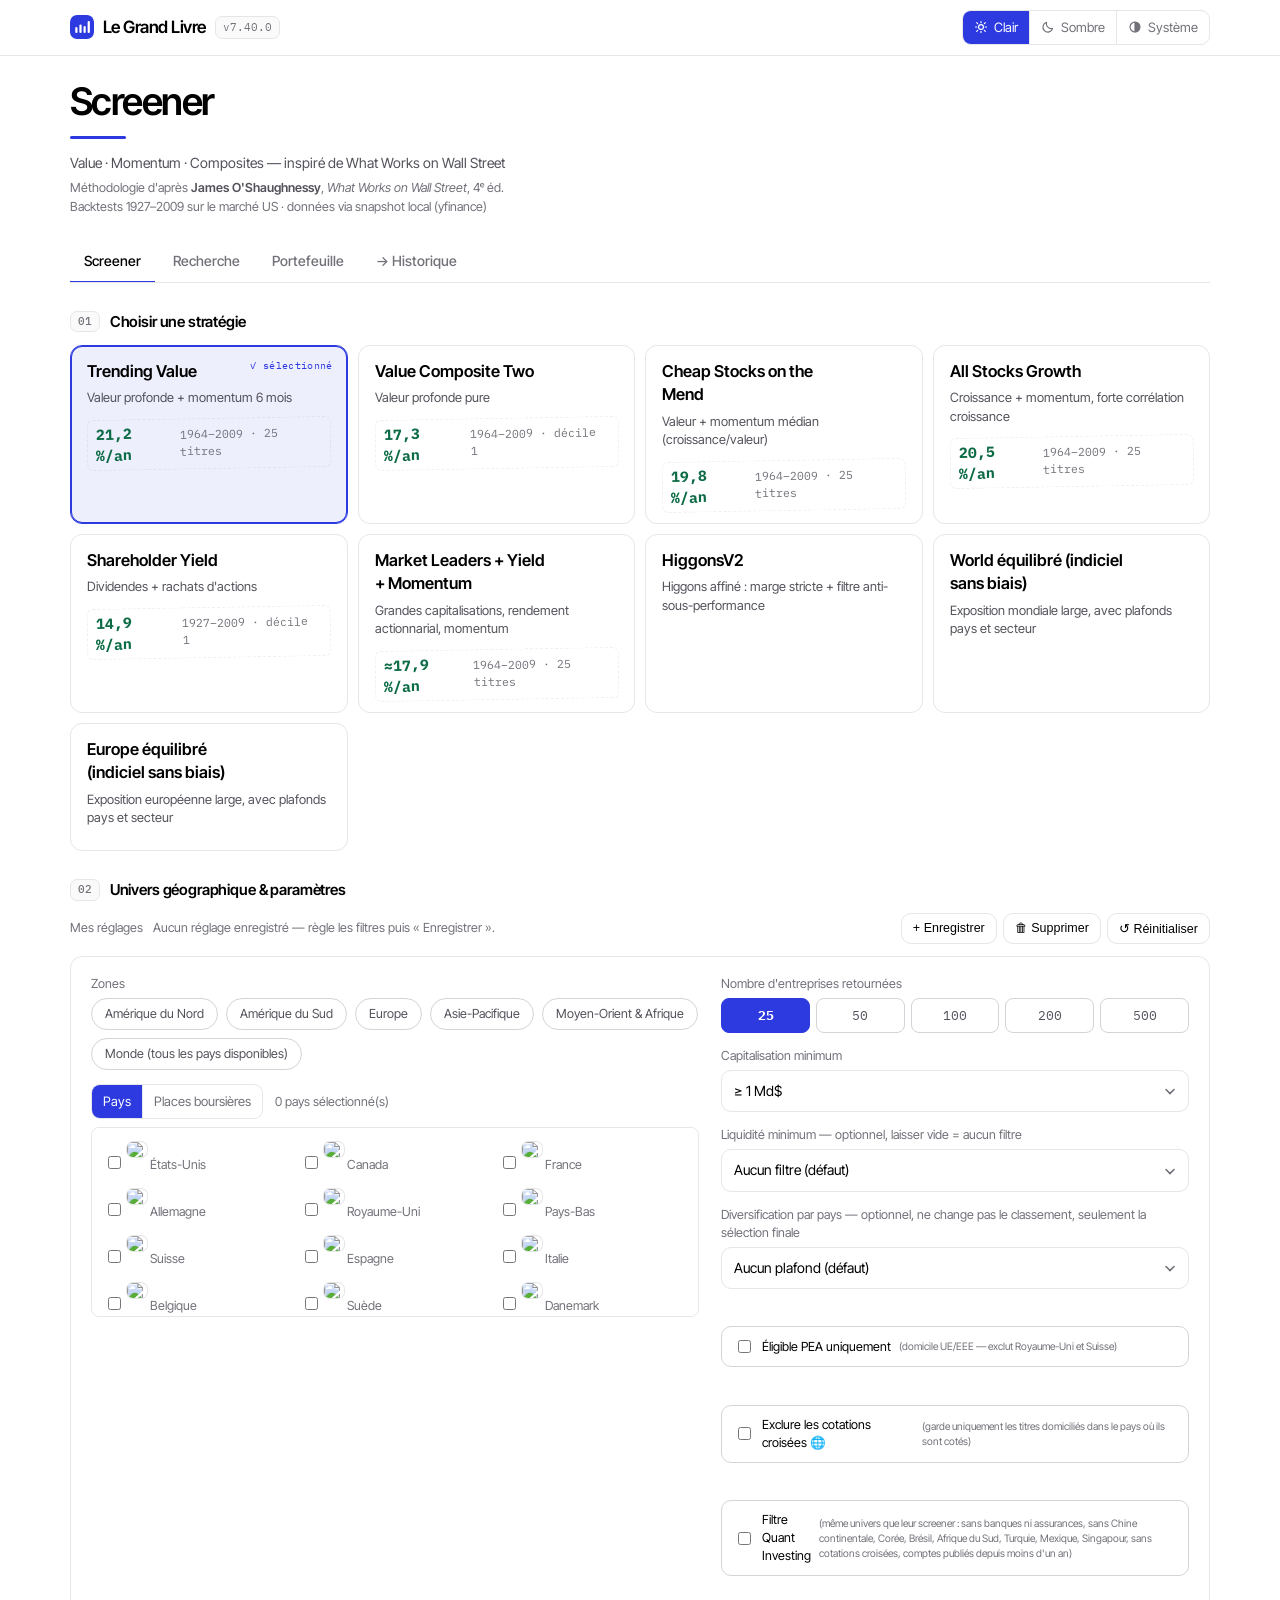
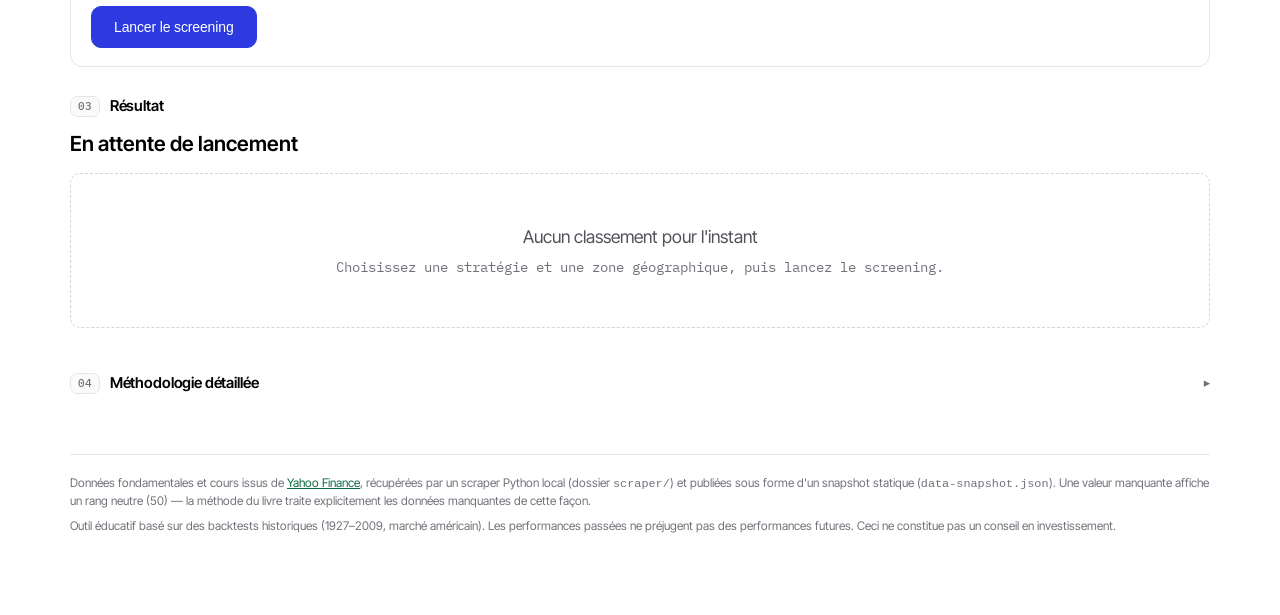
==== commit ea531e44: "Add files via upload" ====
--- a/index.html
+++ b/index.html
@@ -7,13 +7,13 @@
 <meta name="theme-color" content="#ffffff">
 <meta name="apple-mobile-web-app-title" content="Grand Livre">
 <meta name="viewport" content="width=device-width, initial-scale=1.0">
-<script src="theme.js?v=7.39.0"></script>
-<script src="pwa.js?v=7.39.0" defer></script>
+<script src="theme.js?v=7.40.0"></script>
+<script src="pwa.js?v=7.40.0" defer></script>
 <title>Le Grand Livre — Screener Wall Street</title>
 <link rel="preconnect" href="https://fonts.googleapis.com">
 <link rel="preconnect" href="https://fonts.gstatic.com" crossorigin>
 <link href="https://fonts.googleapis.com/css2?family=Inter+Tight:wght@400;500;600;700&family=IBM+Plex+Mono:wght@400;500;600&display=swap" rel="stylesheet">
-<link rel="stylesheet" href="styles.css?v=7.39.0">
+<link rel="stylesheet" href="styles.css?v=7.40.0">
 </head>
 <body>
 
@@ -54,7 +54,11 @@
   <div class="preset-bar">
     <span class="preset-label">Mes réglages</span>
     <div class="preset-chips" id="presetChips"></div>
-    <button type="button" class="btn-io" id="presetSaveBtn">+ Enregistrer ces réglages</button>
+    <div class="preset-actions">
+      <button type="button" class="btn-io" id="presetSaveBtn">+ Enregistrer</button>
+      <button type="button" class="btn-io" id="presetDeleteBtn" title="Supprimer un réglage enregistré">🗑 Supprimer</button>
+      <button type="button" class="btn-io" id="presetResetBtn" title="Remettre les filtres par défaut">↺ Réinitialiser</button>
+    </div>
   </div>
   <div class="panel" id="screenerControls">
     <div class="grid-2">
@@ -181,9 +185,9 @@
 </div>
 
 <script src="https://cdnjs.cloudflare.com/ajax/libs/xlsx/0.18.5/xlsx.full.min.js"></script>
-<script src="data.js?v=7.39.0"></script>
-<script src="columns.js?v=7.39.0"></script>
-<script src="portfolio-store.js?v=7.39.0"></script>
-<script src="app.js?v=7.39.0"></script>
+<script src="data.js?v=7.40.0"></script>
+<script src="columns.js?v=7.40.0"></script>
+<script src="portfolio-store.js?v=7.40.0"></script>
+<script src="app.js?v=7.40.0"></script>
 </body>
 </html>
--- a/styles.css
+++ b/styles.css
@@ -943,10 +943,16 @@
 .preset-empty{font-size:12.5px;color:var(--ink-faint);}
 .preset-chip{display:inline-flex;align-items:center;border:1px solid var(--hairline);border-radius:999px;background:var(--panel);overflow:hidden;}
 .preset-chip button{background:none;border:0;cursor:pointer;font:inherit;color:var(--ink-dim);}
-.preset-apply{padding:6px 4px 6px 12px;font-size:13px;}
-.preset-del{padding:6px 10px 6px 6px;font-size:11px;color:var(--ink-faint)!important;}
+.preset-apply{padding:6px 10px 6px 12px;font-size:13px;}
+.preset-del{padding:6px 11px;font-size:14px;line-height:1;color:var(--ink-dim)!important;border-left:1px solid var(--hairline)!important;align-self:stretch;}
+.preset-chip.on .preset-del{border-left-color:rgba(255,255,255,.35)!important;}
 .preset-del:hover{color:var(--oxide-bright)!important;}
 .preset-chip.on{background:var(--acc);border-color:var(--acc);}
 .preset-chip.on button{color:var(--surAcc)!important;}
 :root[data-theme="dark"] .preset-chip.on{background:var(--ink);border-color:var(--ink);}
 :root[data-theme="dark"] .preset-chip.on button{color:#0d0d10!important;}
+.preset-actions{display:flex;gap:6px;flex-wrap:wrap;}
+.preset-actions .btn-io{padding:7px 11px;font-size:12.5px;}
+@media (max-width:560px){ .preset-actions{width:100%;} .preset-actions .btn-io{flex:1;} }
+/* historique : portefeuille supprimé */
+.deleted-tag{display:inline-block;font-size:10.5px;padding:1px 6px;border-radius:6px;border:1px solid var(--hairline);color:var(--ink-faint);margin-left:4px;vertical-align:1px;}
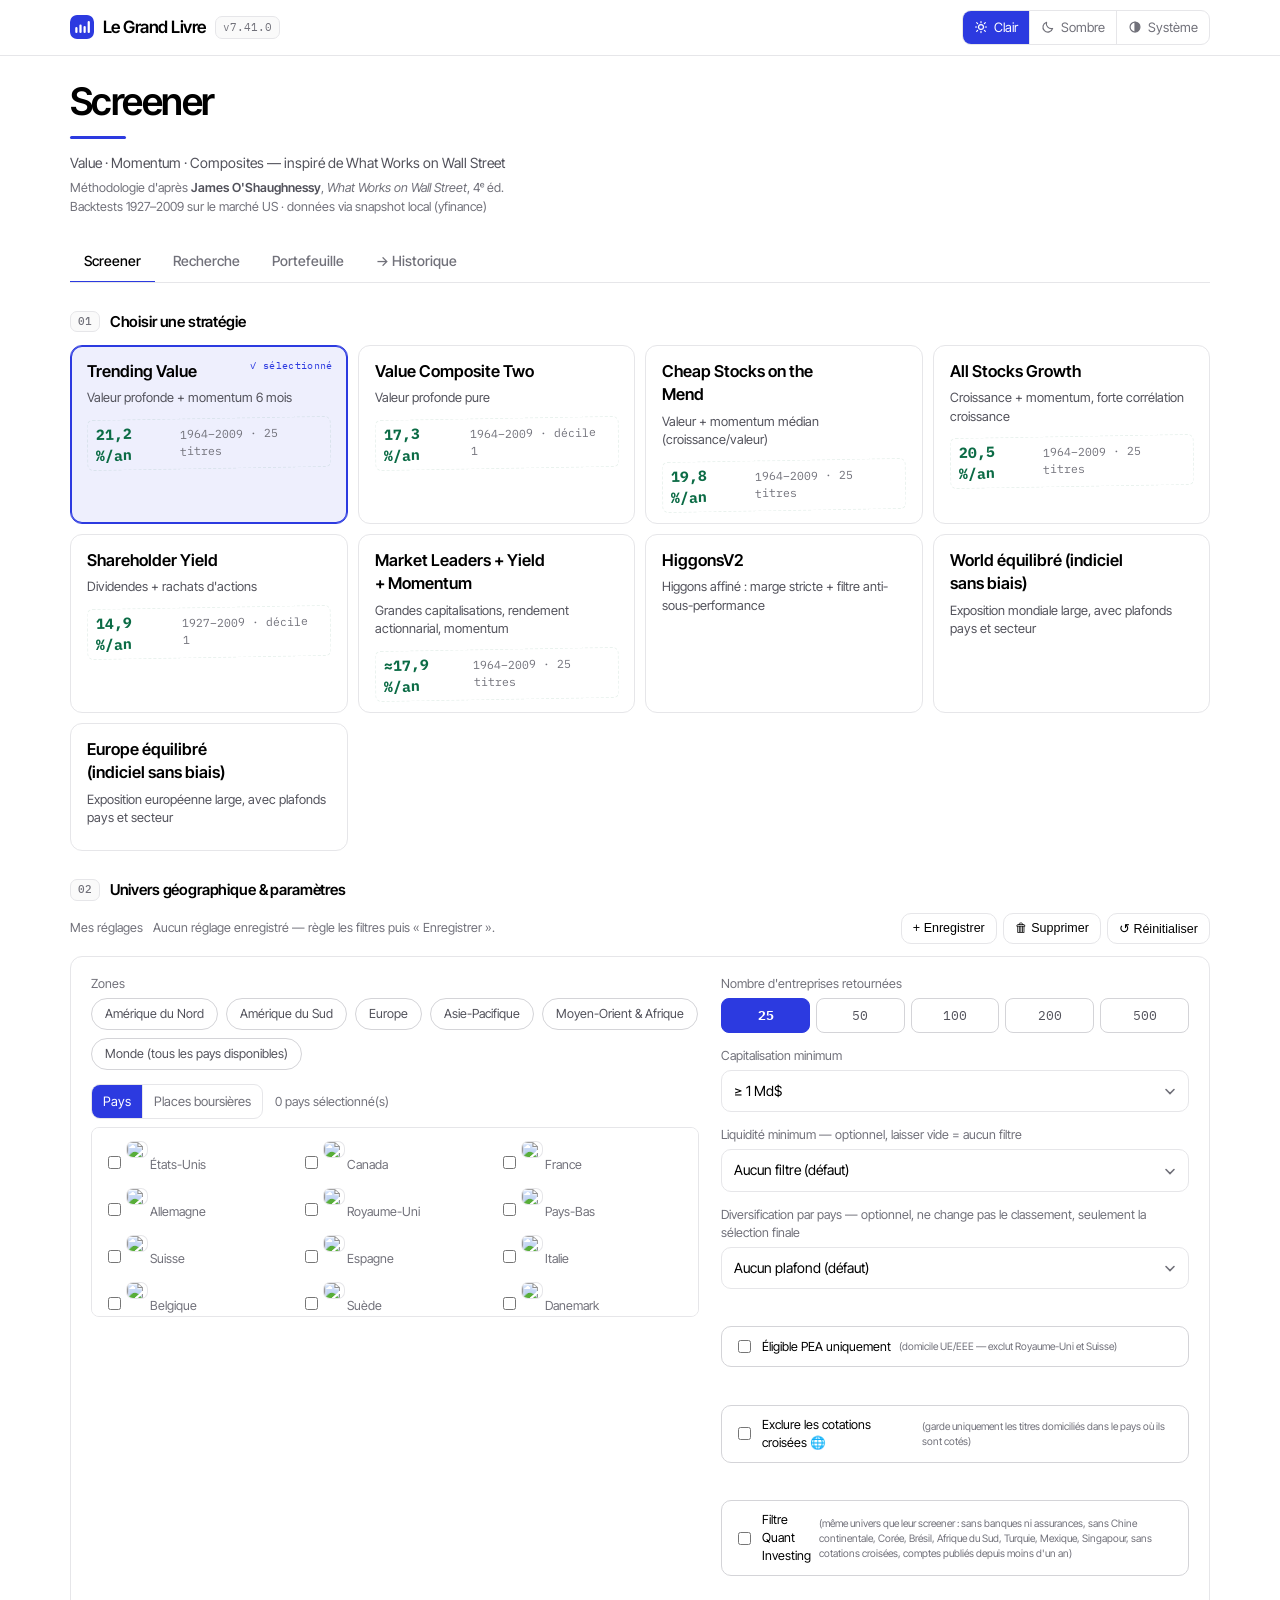
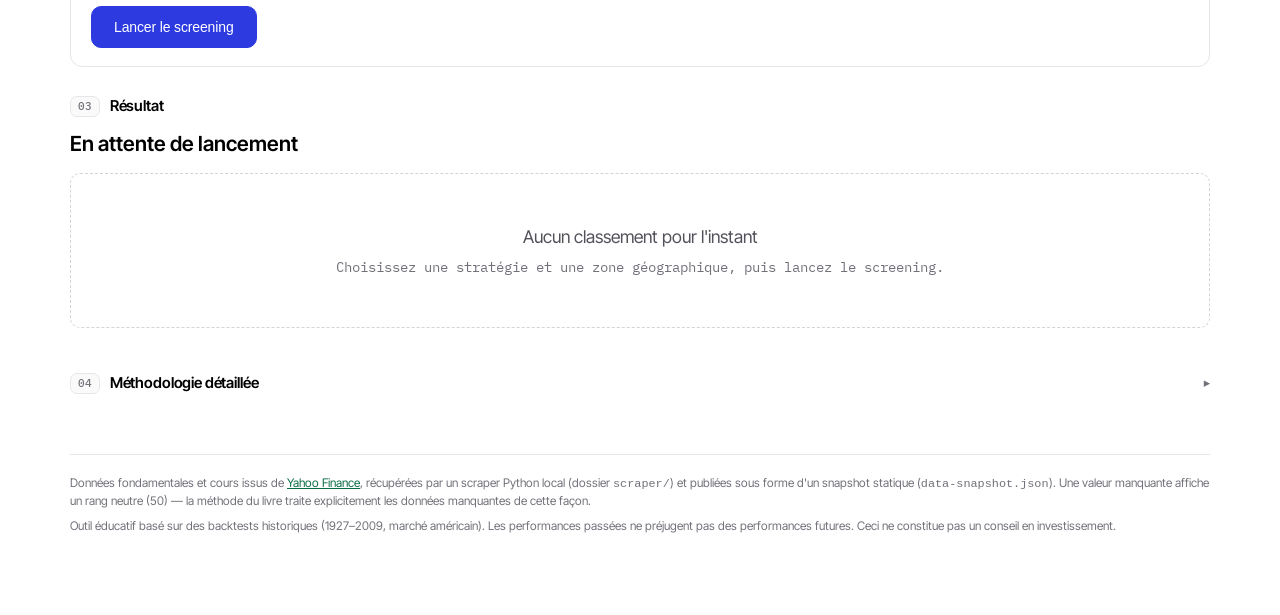
==== commit add9f3ac: "Add files via upload" ====
--- a/index.html
+++ b/index.html
@@ -7,13 +7,13 @@
 <meta name="theme-color" content="#ffffff">
 <meta name="apple-mobile-web-app-title" content="Grand Livre">
 <meta name="viewport" content="width=device-width, initial-scale=1.0">
-<script src="theme.js?v=7.40.0"></script>
-<script src="pwa.js?v=7.40.0" defer></script>
+<script src="theme.js?v=7.41.0"></script>
+<script src="pwa.js?v=7.41.0" defer></script>
 <title>Le Grand Livre — Screener Wall Street</title>
 <link rel="preconnect" href="https://fonts.googleapis.com">
 <link rel="preconnect" href="https://fonts.gstatic.com" crossorigin>
 <link href="https://fonts.googleapis.com/css2?family=Inter+Tight:wght@400;500;600;700&family=IBM+Plex+Mono:wght@400;500;600&display=swap" rel="stylesheet">
-<link rel="stylesheet" href="styles.css?v=7.40.0">
+<link rel="stylesheet" href="styles.css?v=7.41.0">
 </head>
 <body>
 
@@ -185,9 +185,9 @@
 </div>
 
 <script src="https://cdnjs.cloudflare.com/ajax/libs/xlsx/0.18.5/xlsx.full.min.js"></script>
-<script src="data.js?v=7.40.0"></script>
-<script src="columns.js?v=7.40.0"></script>
-<script src="portfolio-store.js?v=7.40.0"></script>
-<script src="app.js?v=7.40.0"></script>
+<script src="data.js?v=7.41.0"></script>
+<script src="columns.js?v=7.41.0"></script>
+<script src="portfolio-store.js?v=7.41.0"></script>
+<script src="app.js?v=7.41.0"></script>
 </body>
 </html>
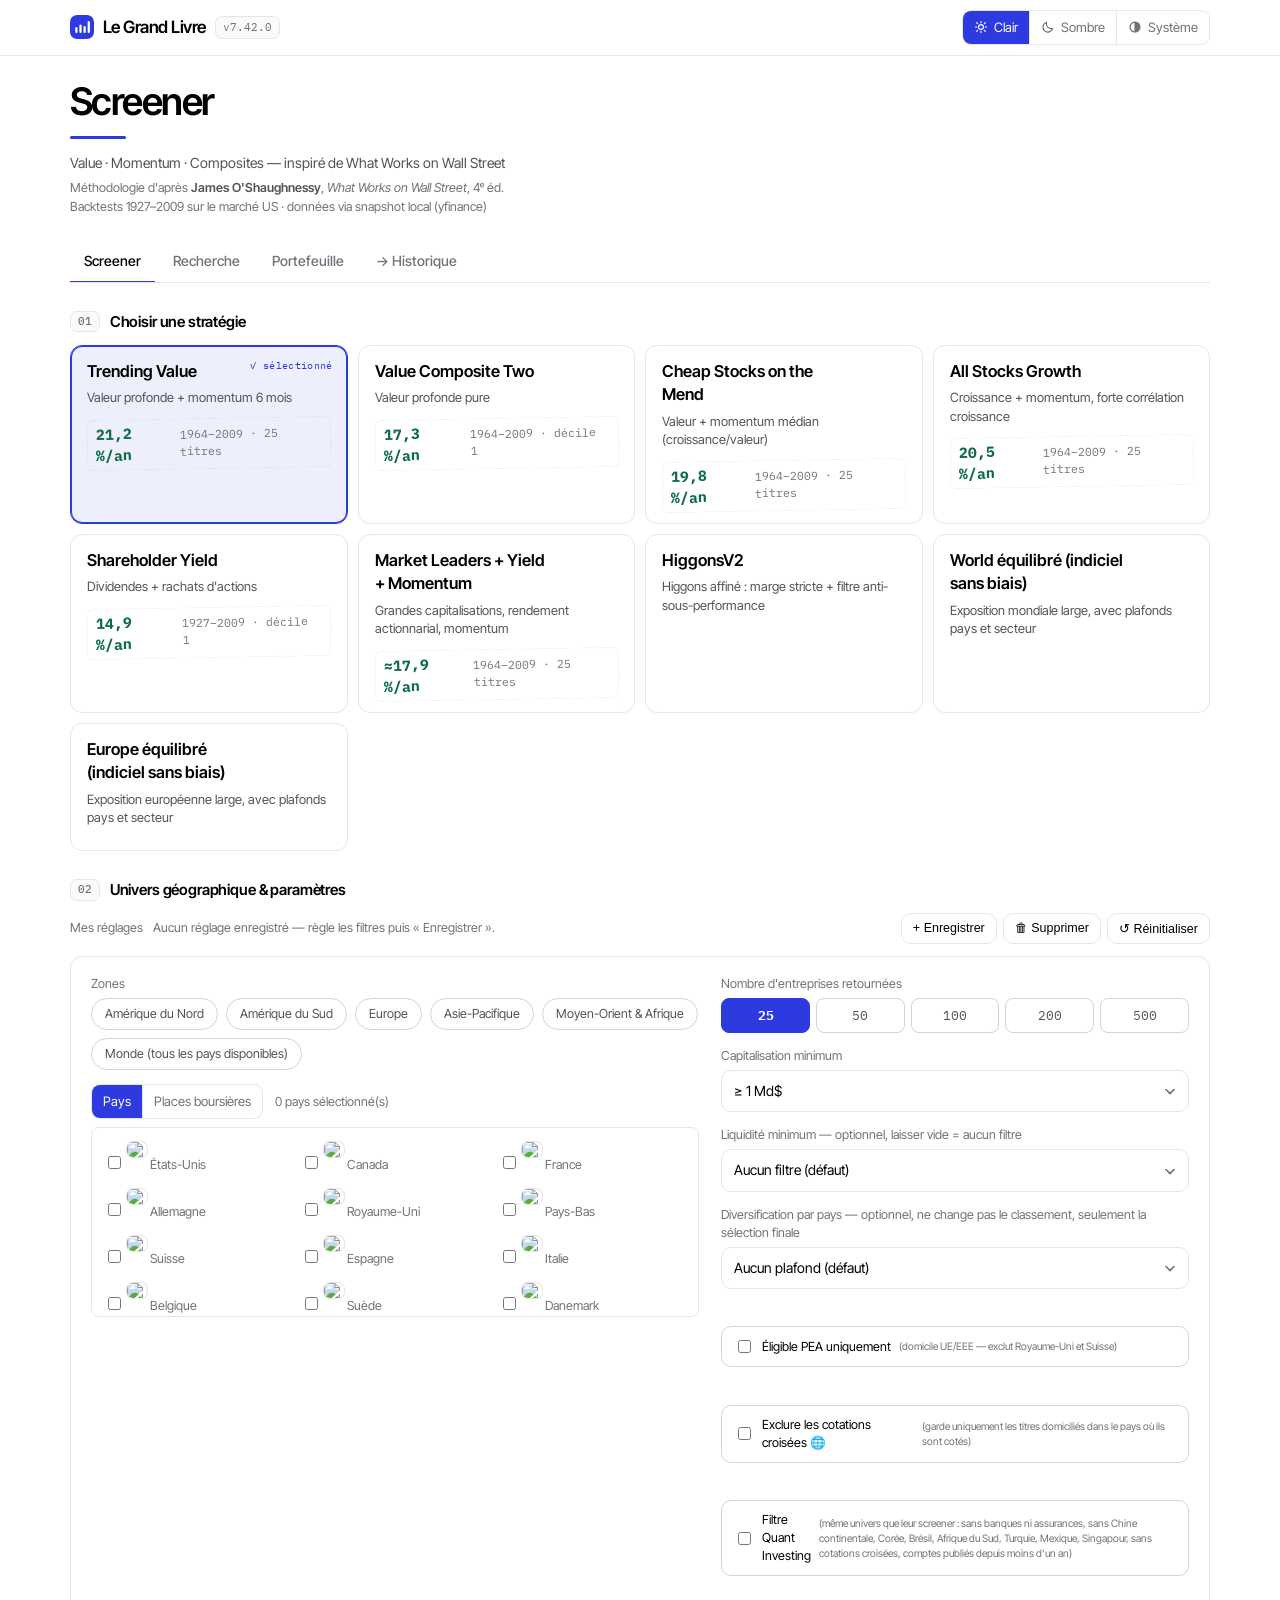
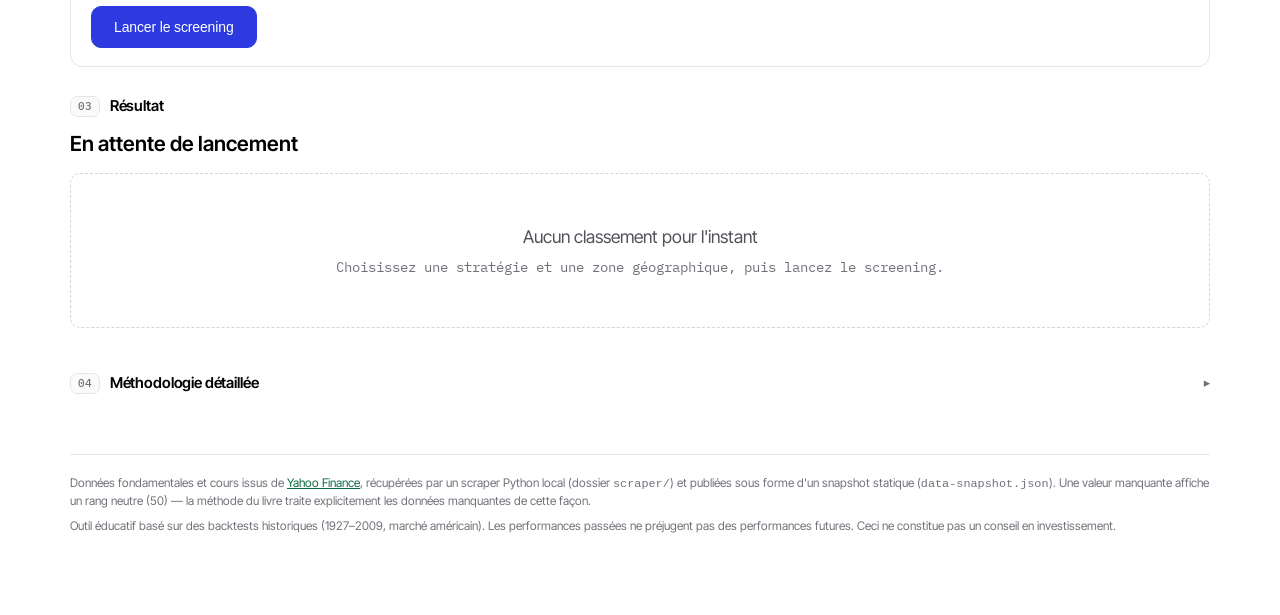
==== commit 4cbcce07: "Add files via upload" ====
--- a/index.html
+++ b/index.html
@@ -7,13 +7,13 @@
 <meta name="theme-color" content="#ffffff">
 <meta name="apple-mobile-web-app-title" content="Grand Livre">
 <meta name="viewport" content="width=device-width, initial-scale=1.0">
-<script src="theme.js?v=7.41.0"></script>
-<script src="pwa.js?v=7.41.0" defer></script>
+<script src="theme.js?v=7.42.0"></script>
+<script src="pwa.js?v=7.42.0" defer></script>
 <title>Le Grand Livre — Screener Wall Street</title>
 <link rel="preconnect" href="https://fonts.googleapis.com">
 <link rel="preconnect" href="https://fonts.gstatic.com" crossorigin>
 <link href="https://fonts.googleapis.com/css2?family=Inter+Tight:wght@400;500;600;700&family=IBM+Plex+Mono:wght@400;500;600&display=swap" rel="stylesheet">
-<link rel="stylesheet" href="styles.css?v=7.41.0">
+<link rel="stylesheet" href="styles.css?v=7.42.0">
 </head>
 <body>
 
@@ -185,9 +185,9 @@
 </div>
 
 <script src="https://cdnjs.cloudflare.com/ajax/libs/xlsx/0.18.5/xlsx.full.min.js"></script>
-<script src="data.js?v=7.41.0"></script>
-<script src="columns.js?v=7.41.0"></script>
-<script src="portfolio-store.js?v=7.41.0"></script>
-<script src="app.js?v=7.41.0"></script>
+<script src="data.js?v=7.42.0"></script>
+<script src="columns.js?v=7.42.0"></script>
+<script src="portfolio-store.js?v=7.42.0"></script>
+<script src="app.js?v=7.42.0"></script>
 </body>
 </html>
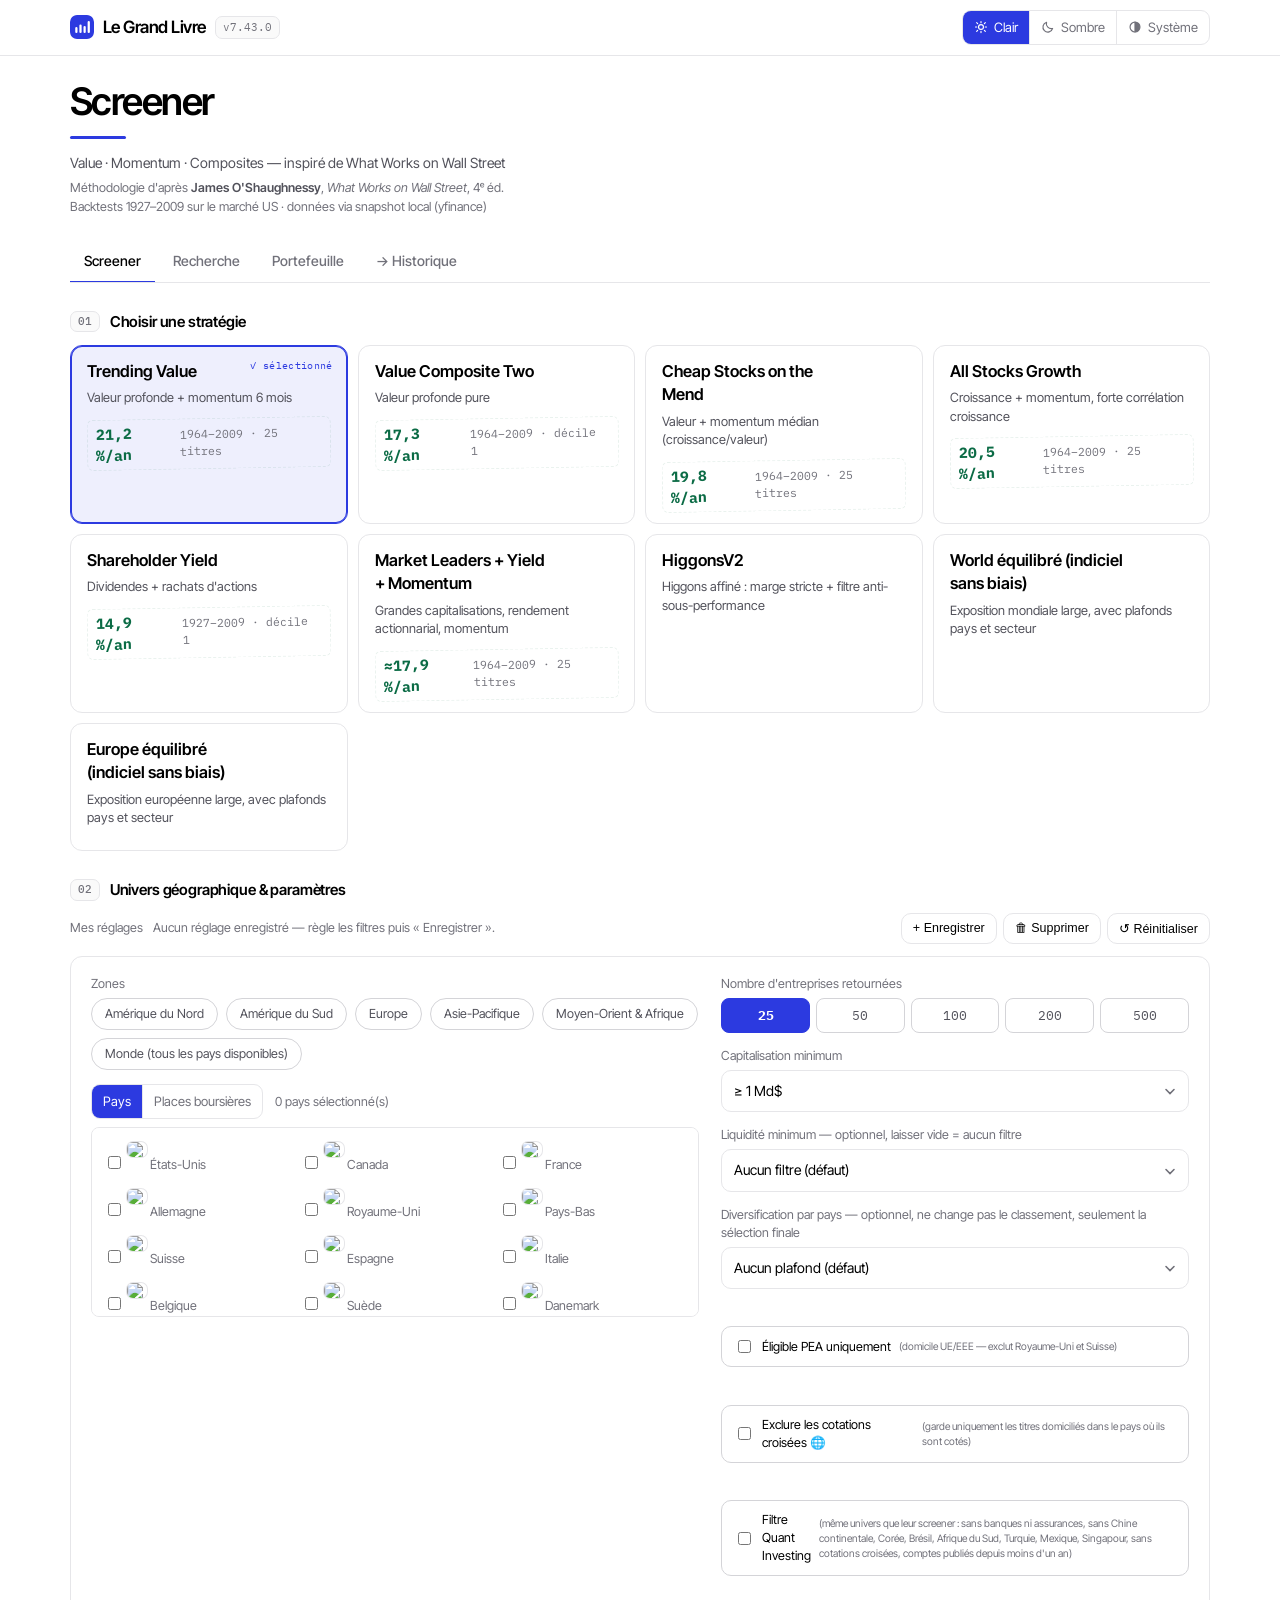
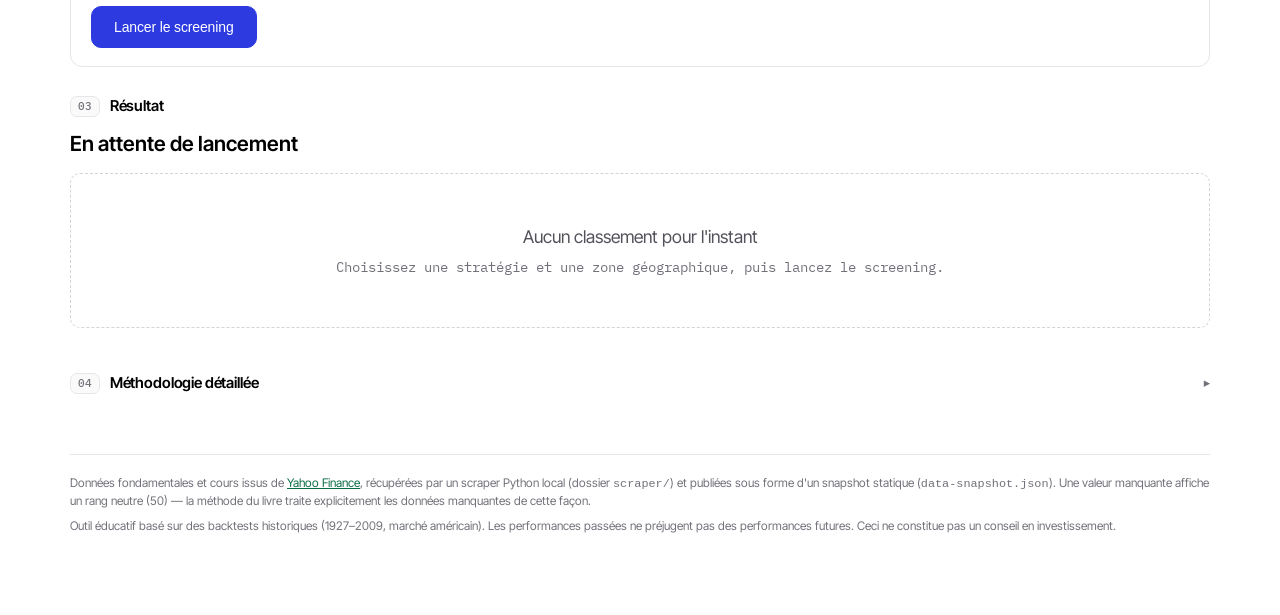
==== commit 9971a623: "Add files via upload" ====
--- a/index.html
+++ b/index.html
@@ -7,13 +7,13 @@
 <meta name="theme-color" content="#ffffff">
 <meta name="apple-mobile-web-app-title" content="Grand Livre">
 <meta name="viewport" content="width=device-width, initial-scale=1.0">
-<script src="theme.js?v=7.42.0"></script>
-<script src="pwa.js?v=7.42.0" defer></script>
+<script src="theme.js?v=7.43.0"></script>
+<script src="pwa.js?v=7.43.0" defer></script>
 <title>Le Grand Livre — Screener Wall Street</title>
 <link rel="preconnect" href="https://fonts.googleapis.com">
 <link rel="preconnect" href="https://fonts.gstatic.com" crossorigin>
 <link href="https://fonts.googleapis.com/css2?family=Inter+Tight:wght@400;500;600;700&family=IBM+Plex+Mono:wght@400;500;600&display=swap" rel="stylesheet">
-<link rel="stylesheet" href="styles.css?v=7.42.0">
+<link rel="stylesheet" href="styles.css?v=7.43.0">
 </head>
 <body>
 
@@ -185,9 +185,9 @@
 </div>
 
 <script src="https://cdnjs.cloudflare.com/ajax/libs/xlsx/0.18.5/xlsx.full.min.js"></script>
-<script src="data.js?v=7.42.0"></script>
-<script src="columns.js?v=7.42.0"></script>
-<script src="portfolio-store.js?v=7.42.0"></script>
-<script src="app.js?v=7.42.0"></script>
+<script src="data.js?v=7.43.0"></script>
+<script src="columns.js?v=7.43.0"></script>
+<script src="portfolio-store.js?v=7.43.0"></script>
+<script src="app.js?v=7.43.0"></script>
 </body>
 </html>
--- a/styles.css
+++ b/styles.css
@@ -956,3 +956,5 @@
 @media (max-width:560px){ .preset-actions{width:100%;} .preset-actions .btn-io{flex:1;} }
 /* historique : portefeuille supprimé */
 .deleted-tag{display:inline-block;font-size:10.5px;padding:1px 6px;border-radius:6px;border:1px solid var(--hairline);color:var(--ink-faint);margin-left:4px;vertical-align:1px;}
+.dates-bar{margin-top:14px;padding-top:12px;border-top:1px solid var(--hairline);}
+.closure-detail-list input.pos-date{width:auto;padding:5px 7px;font-size:12.5px;border-radius:8px;}
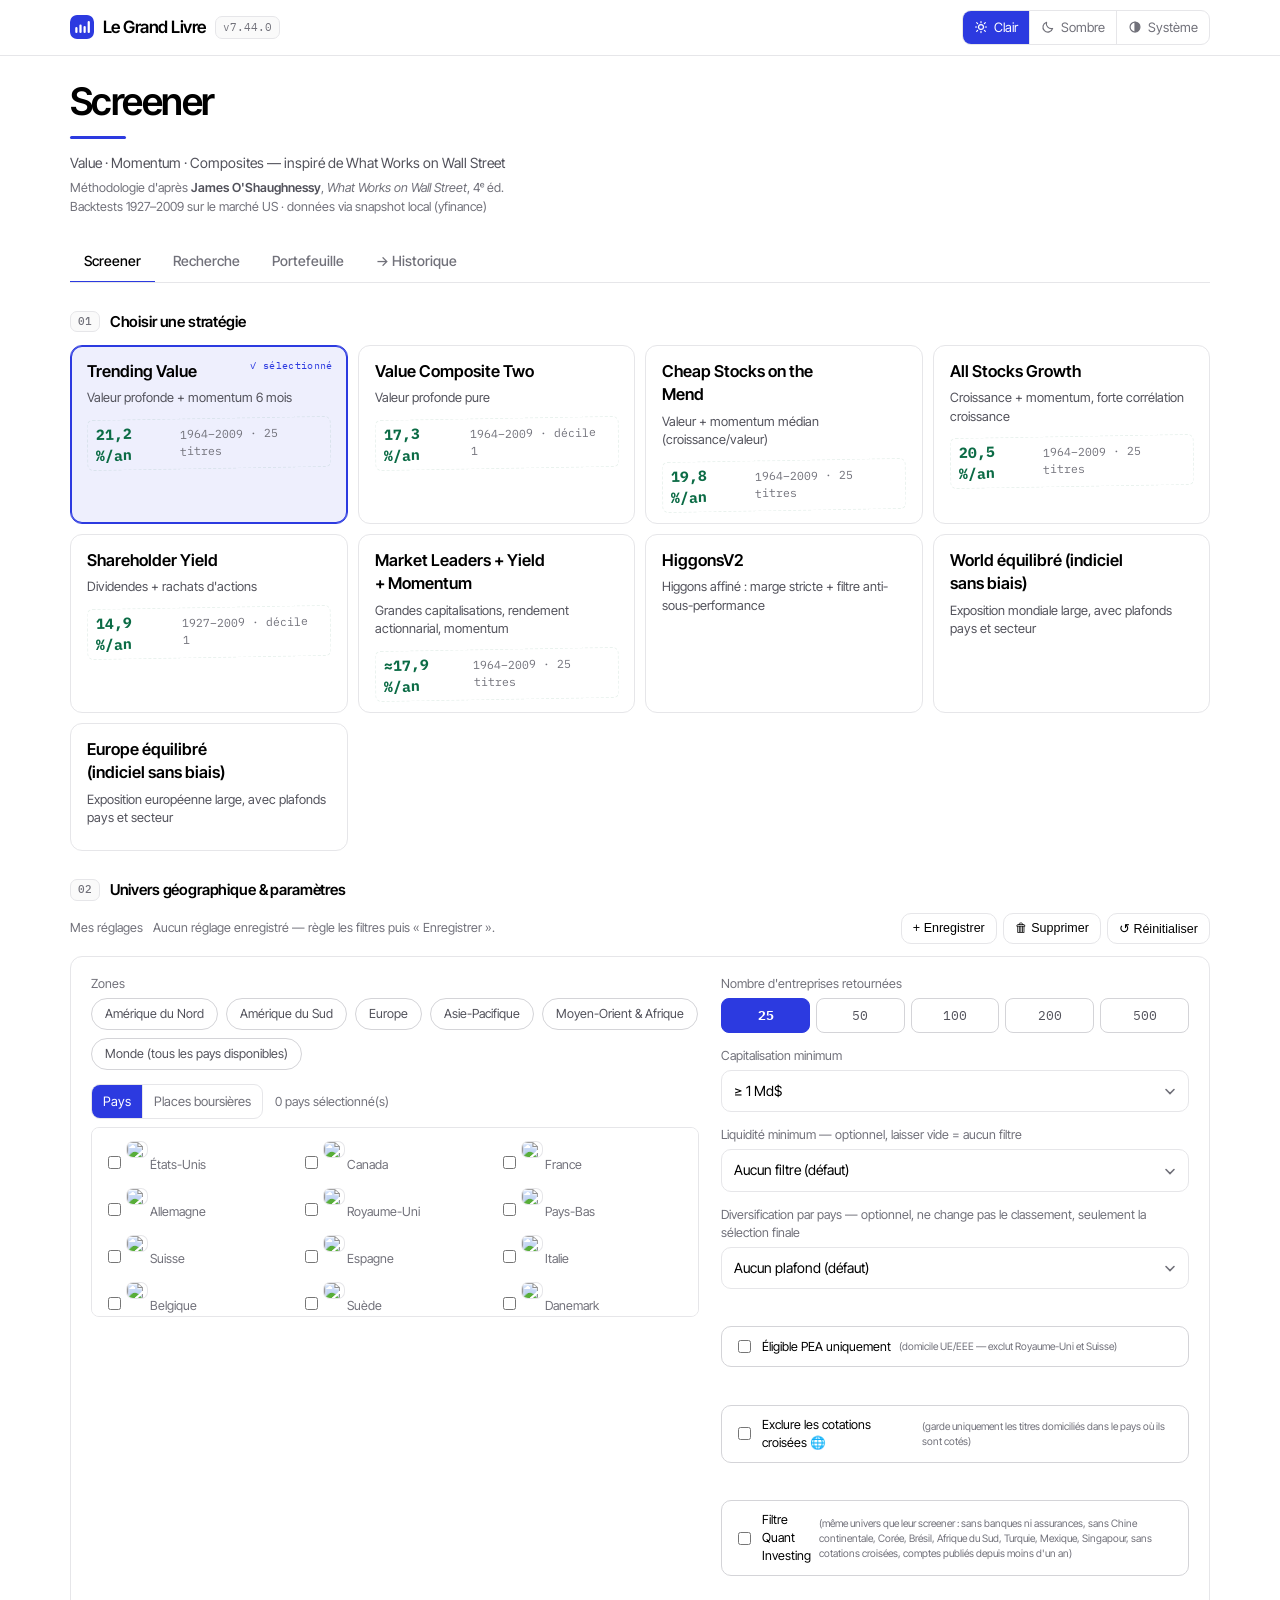
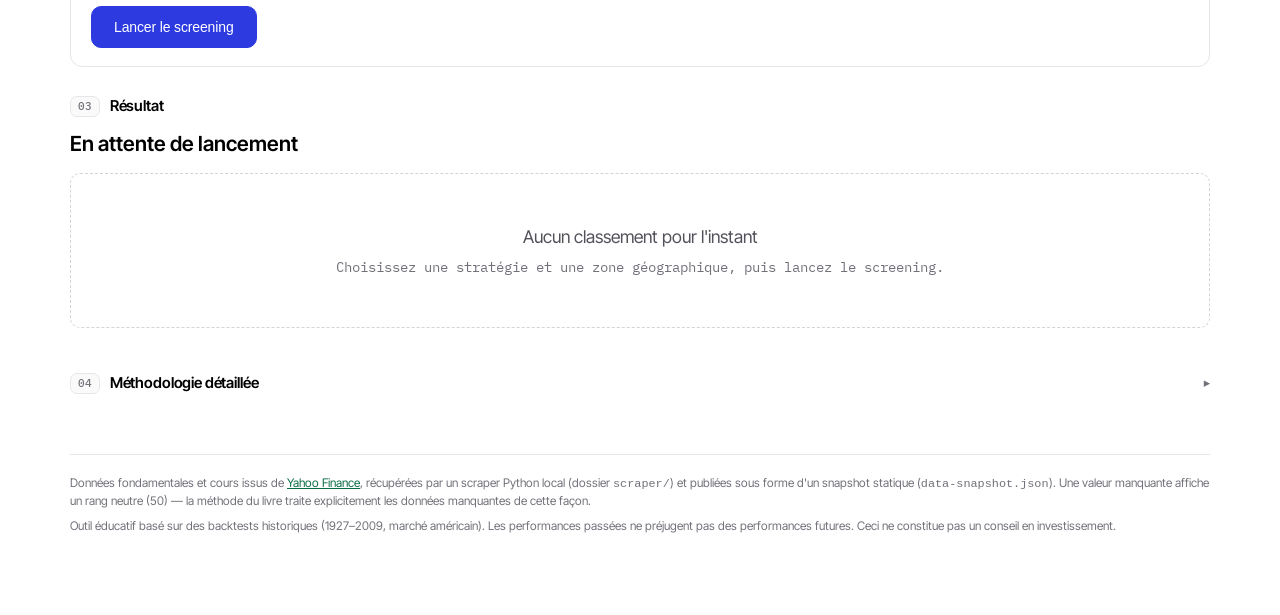
==== commit e2dde3e0: "Add files via upload" ====
--- a/index.html
+++ b/index.html
@@ -7,13 +7,13 @@
 <meta name="theme-color" content="#ffffff">
 <meta name="apple-mobile-web-app-title" content="Grand Livre">
 <meta name="viewport" content="width=device-width, initial-scale=1.0">
-<script src="theme.js?v=7.43.0"></script>
-<script src="pwa.js?v=7.43.0" defer></script>
+<script src="theme.js?v=7.44.0"></script>
+<script src="pwa.js?v=7.44.0" defer></script>
 <title>Le Grand Livre — Screener Wall Street</title>
 <link rel="preconnect" href="https://fonts.googleapis.com">
 <link rel="preconnect" href="https://fonts.gstatic.com" crossorigin>
 <link href="https://fonts.googleapis.com/css2?family=Inter+Tight:wght@400;500;600;700&family=IBM+Plex+Mono:wght@400;500;600&display=swap" rel="stylesheet">
-<link rel="stylesheet" href="styles.css?v=7.43.0">
+<link rel="stylesheet" href="styles.css?v=7.44.0">
 </head>
 <body>
 
@@ -185,9 +185,9 @@
 </div>
 
 <script src="https://cdnjs.cloudflare.com/ajax/libs/xlsx/0.18.5/xlsx.full.min.js"></script>
-<script src="data.js?v=7.43.0"></script>
-<script src="columns.js?v=7.43.0"></script>
-<script src="portfolio-store.js?v=7.43.0"></script>
-<script src="app.js?v=7.43.0"></script>
+<script src="data.js?v=7.44.0"></script>
+<script src="columns.js?v=7.44.0"></script>
+<script src="portfolio-store.js?v=7.44.0"></script>
+<script src="app.js?v=7.44.0"></script>
 </body>
 </html>
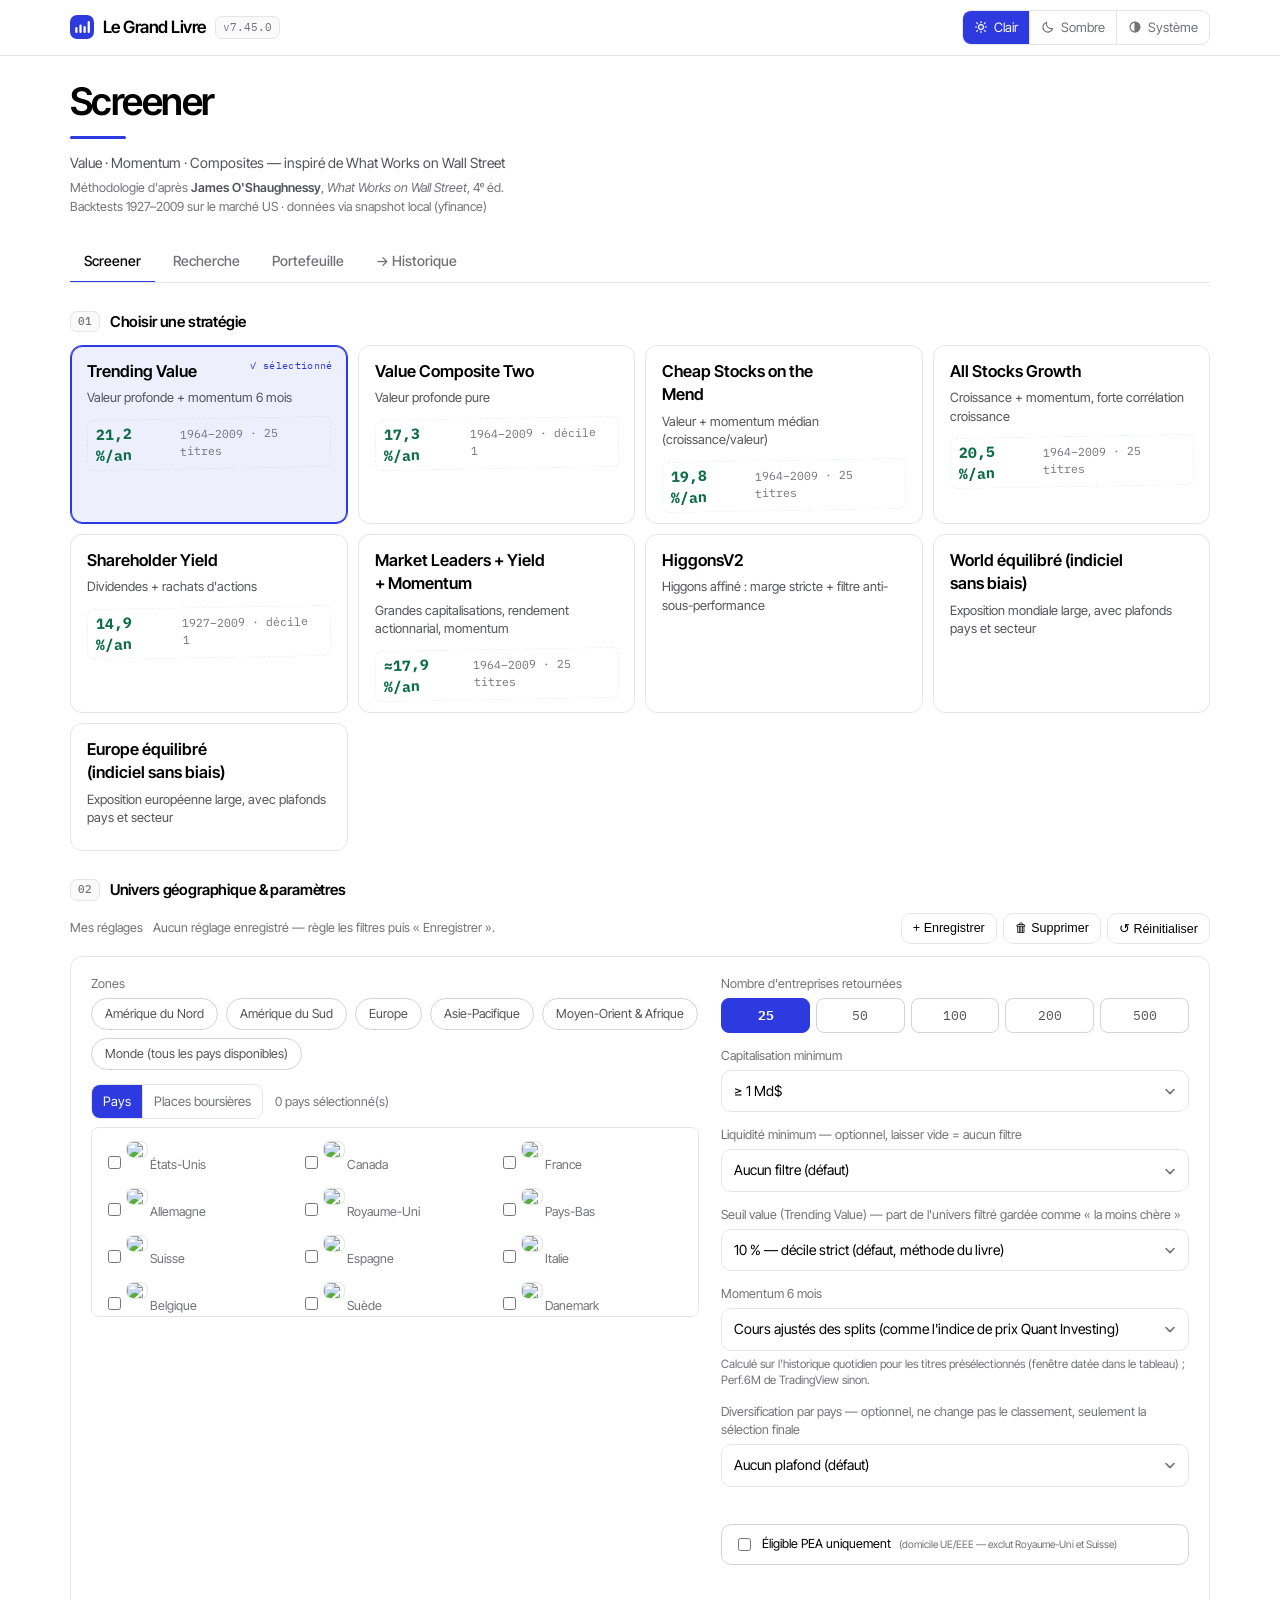
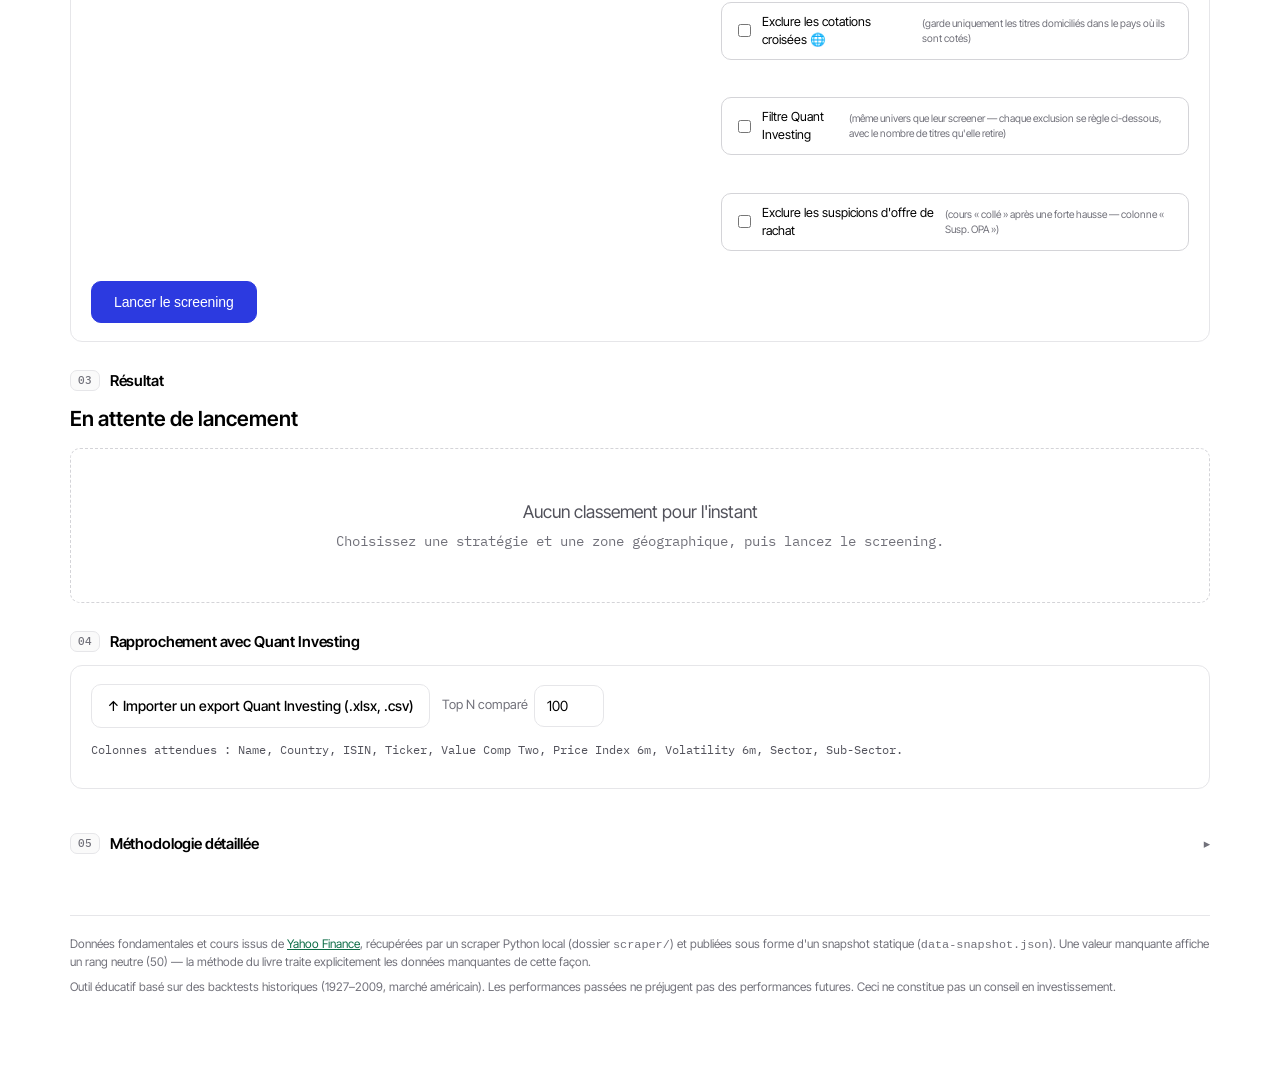
==== commit 27a4f22f: "Add files via upload" ====
--- a/index.html
+++ b/index.html
@@ -7,13 +7,13 @@
 <meta name="theme-color" content="#ffffff">
 <meta name="apple-mobile-web-app-title" content="Grand Livre">
 <meta name="viewport" content="width=device-width, initial-scale=1.0">
-<script src="theme.js?v=7.44.0"></script>
-<script src="pwa.js?v=7.44.0" defer></script>
+<script src="theme.js?v=7.45.0"></script>
+<script src="pwa.js?v=7.45.0" defer></script>
 <title>Le Grand Livre — Screener Wall Street</title>
 <link rel="preconnect" href="https://fonts.googleapis.com">
 <link rel="preconnect" href="https://fonts.gstatic.com" crossorigin>
 <link href="https://fonts.googleapis.com/css2?family=Inter+Tight:wght@400;500;600;700&family=IBM+Plex+Mono:wght@400;500;600&display=swap" rel="stylesheet">
-<link rel="stylesheet" href="styles.css?v=7.44.0">
+<link rel="stylesheet" href="styles.css?v=7.45.0">
 </head>
 <body>
 
@@ -110,6 +110,21 @@
           </select>
         </div>
         <div class="field">
+          <label>Seuil value (Trending Value) — part de l'univers filtré gardée comme « la moins chère »</label>
+          <select id="valuePct">
+            <option value="10" selected>10 % — décile strict (défaut, méthode du livre)</option>
+            <option value="13">13 % — proche de Quant Investing (VC2 ≤ 13)</option>
+          </select>
+        </div>
+        <div class="field">
+          <label>Momentum 6 mois</label>
+          <select id="momMode">
+            <option value="price" selected>Cours ajustés des splits (comme l'indice de prix Quant Investing)</option>
+            <option value="tr">Rendement total (cours ajustés des splits et des dividendes)</option>
+          </select>
+          <div class="hint">Calculé sur l'historique quotidien pour les titres présélectionnés (fenêtre datée dans le tableau) ; Perf.6M de TradingView sinon.</div>
+        </div>
+        <div class="field">
           <label>Diversification par pays — optionnel, ne change pas le classement, seulement la sélection finale</label>
           <select id="diversificationPct">
             <option value="" selected>Aucun plafond (défaut)</option>
@@ -138,7 +153,15 @@
           <label>&nbsp;</label>
           <label class="pea-check">
             <input type="checkbox" id="quantInvesting">
-            Filtre Quant Investing <span class="pea-hint">(même univers que leur screener : sans banques ni assurances, sans Chine continentale, Corée, Brésil, Afrique du Sud, Turquie, Mexique, Singapour, sans cotations croisées, comptes publiés depuis moins d'un an)</span>
+            Filtre Quant Investing <span class="pea-hint">(même univers que leur screener — chaque exclusion se règle ci-dessous, avec le nombre de titres qu'elle retire)</span>
+          </label>
+          <div class="qi-options" id="qiOptions" style="display:none;"></div>
+        </div>
+        <div class="field">
+          <label>&nbsp;</label>
+          <label class="pea-check">
+            <input type="checkbox" id="excludeTakeover">
+            Exclure les suspicions d'offre de rachat <span class="pea-hint">(cours « collé » après une forte hausse — colonne « Susp. OPA »)</span>
           </label>
         </div>
       </div>
@@ -171,9 +194,22 @@
     </div>
   </div>
 
+  <!-- RAPPROCHEMENT QUANT INVESTING -->
+  <div class="section-title"><span class="idx">04</span> Rapprochement avec Quant Investing</div>
+  <div class="panel" id="qwantPanel">
+    <div class="qwant-controls">
+      <label class="btn-ghost qwant-file">↑ Importer un export Quant Investing (.xlsx, .csv)
+        <input type="file" id="qwantFile" accept=".xlsx,.xls,.csv" hidden>
+      </label>
+      <label class="qwant-n">Top N comparé <input type="number" id="qwantTopN" min="5" max="1000" step="5" value="100"></label>
+      <span class="progress-txt" id="qwantStatus">Colonnes attendues : Name, Country, ISIN, Ticker, Value Comp Two, Price Index 6m, Volatility 6m, Sector, Sub-Sector.</span>
+    </div>
+    <div id="qwantReport"></div>
+  </div>
+
   <!-- METHODOLOGY -->
   <div class="method-section">
-    <div class="section-title collapsible" id="methodToggle"><span class="idx">04</span> Méthodologie détaillée <span class="chevron" id="methodChevron">▸</span></div>
+    <div class="section-title collapsible" id="methodToggle"><span class="idx">05</span> Méthodologie détaillée <span class="chevron" id="methodChevron">▸</span></div>
     <div id="methodList" style="display:none;"></div>
   </div>
 
@@ -185,9 +221,10 @@
 </div>
 
 <script src="https://cdnjs.cloudflare.com/ajax/libs/xlsx/0.18.5/xlsx.full.min.js"></script>
-<script src="data.js?v=7.44.0"></script>
-<script src="columns.js?v=7.44.0"></script>
-<script src="portfolio-store.js?v=7.44.0"></script>
-<script src="app.js?v=7.44.0"></script>
+<script src="data.js?v=7.45.0"></script>
+<script src="columns.js?v=7.45.0"></script>
+<script src="portfolio-store.js?v=7.45.0"></script>
+<script src="app.js?v=7.45.0"></script>
+<script src="qwant.js?v=7.45.0"></script>
 </body>
 </html>
--- a/styles.css
+++ b/styles.css
@@ -958,3 +958,28 @@
 .deleted-tag{display:inline-block;font-size:10.5px;padding:1px 6px;border-radius:6px;border:1px solid var(--hairline);color:var(--ink-faint);margin-left:4px;vertical-align:1px;}
 .dates-bar{margin-top:14px;padding-top:12px;border-top:1px solid var(--hairline);}
 .closure-detail-list input.pos-date{width:auto;padding:5px 7px;font-size:12.5px;border-radius:8px;}
+
+/* ---------- Univers Quant Investing : exclusions réglables ---------- */
+.qi-options{margin:10px 0 0 22px;padding:10px 12px;border:1px dashed var(--hairline-bright);border-radius:8px;display:grid;gap:10px;}
+.qi-head{font-size:0.72rem;text-transform:uppercase;letter-spacing:.06em;color:var(--ink-faint);margin-bottom:4px;}
+.qi-opt.pea-check{border:none;background:none;padding:3px 0;margin:0;border-radius:0;font-size:0.8rem;}
+.qi-count{font-family:'IBM Plex Mono',monospace;font-size:0.75rem;color:var(--oxide-bright);margin-left:4px;}
+.qi-dedupe{display:block;margin-top:4px;}
+
+/* ---------- Alertes de données (momentum, OPA, dates) ---------- */
+.flag-alert{color:var(--oxide-bright);font-weight:600;cursor:help;white-space:nowrap;}
+.flag-ok{color:var(--ink-faint);cursor:help;white-space:nowrap;}
+.flag-good{color:var(--verdigris-bright);font-weight:700;}
+
+/* ---------- Rapprochement Quant Investing ---------- */
+.qwant-controls{display:flex;flex-wrap:wrap;align-items:center;gap:12px;margin-bottom:12px;}
+.qwant-file{cursor:pointer;}
+.qwant-n{font-size:0.8rem;color:var(--ink-faint);display:flex;align-items:center;gap:6px;}
+.qwant-n input{width:70px;}
+.qwant-summary{display:grid;grid-template-columns:repeat(auto-fit,minmax(170px,1fr));gap:10px;margin-bottom:16px;}
+.qwant-summary .card{background:var(--panel);border:1px solid var(--hairline);border-radius:var(--r);padding:14px;}
+.qwant-summary .card .lbl{font-size:12.5px;color:var(--ink-faint);margin-bottom:6px;}
+.qwant-summary .card .val{font-size:22px;font-weight:600;font-variant-numeric:tabular-nums;}
+.qwant-summary .card .sub-lines{font-size:0.74rem;color:var(--ink-faint);margin-top:6px;}
+.qwant-block{margin-top:18px;overflow-x:auto;}
+.qwant-block h3{font-size:0.95rem;margin:0 0 8px;}
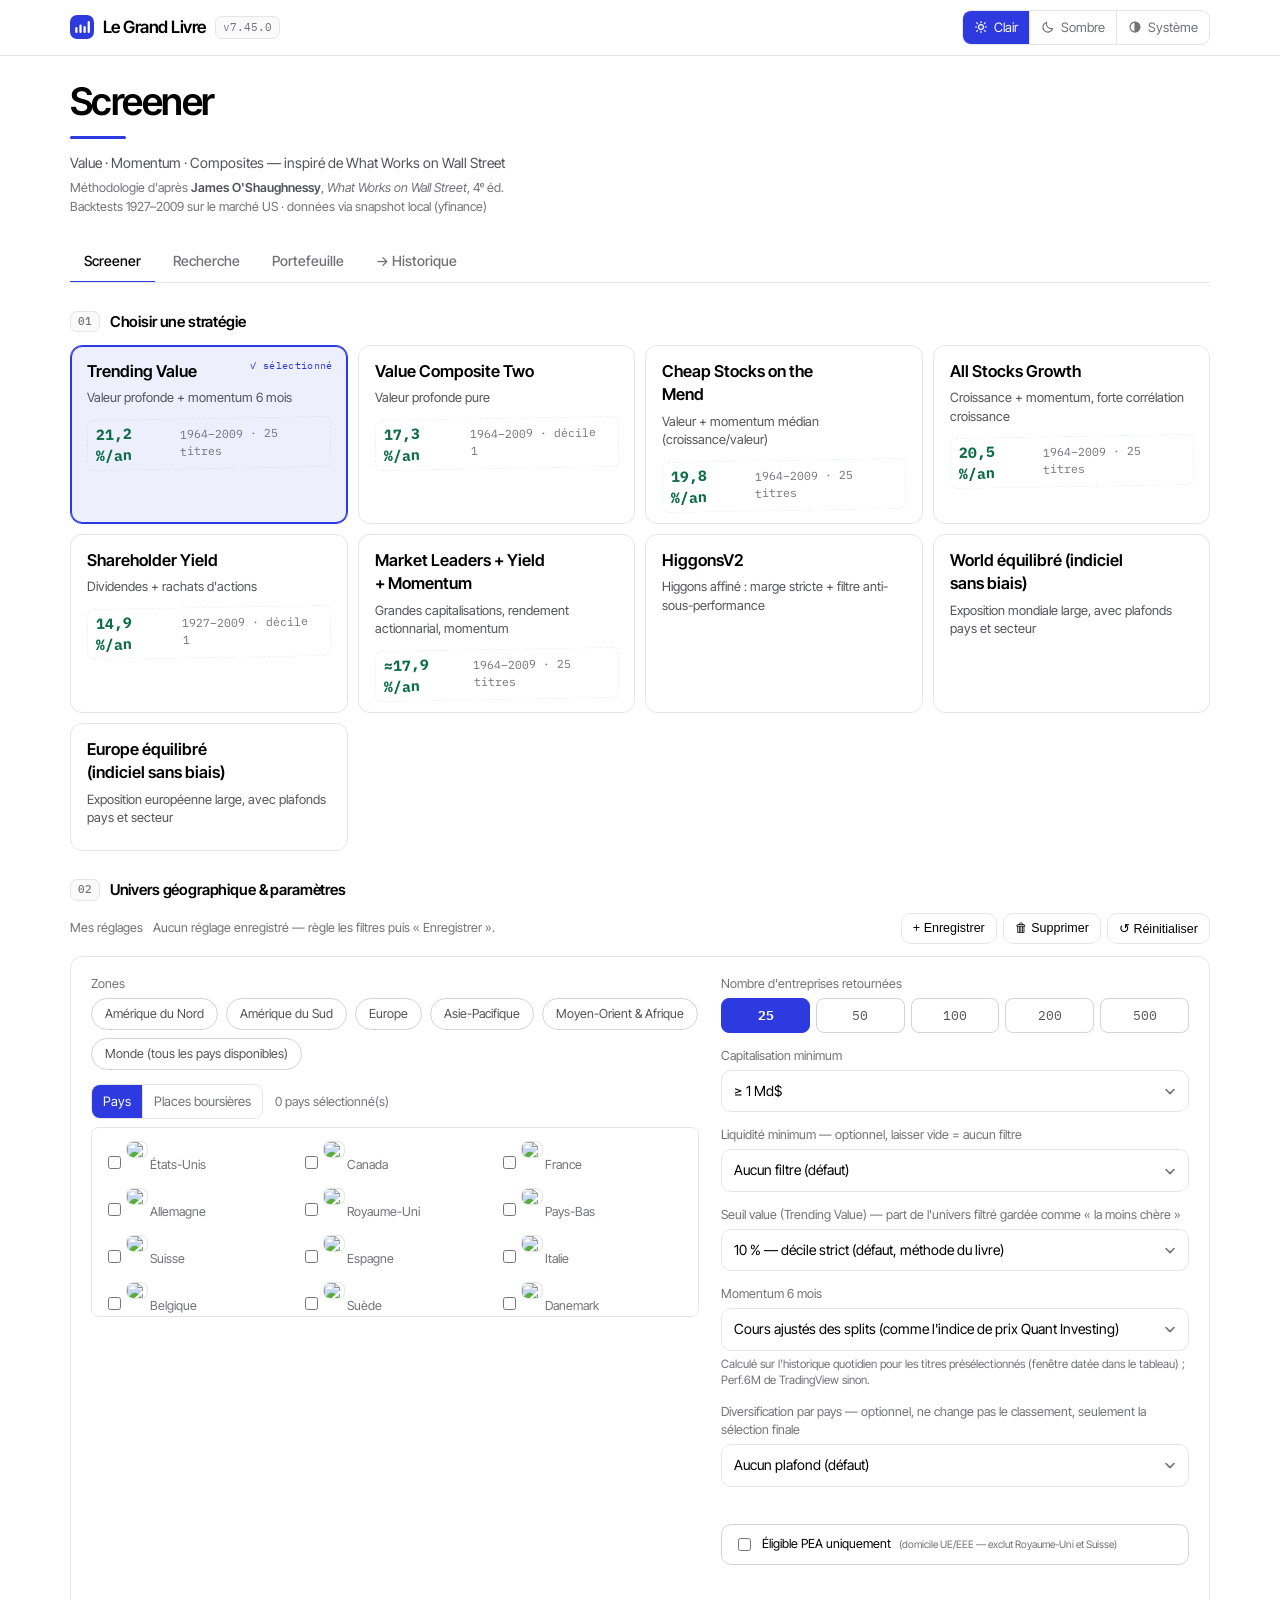
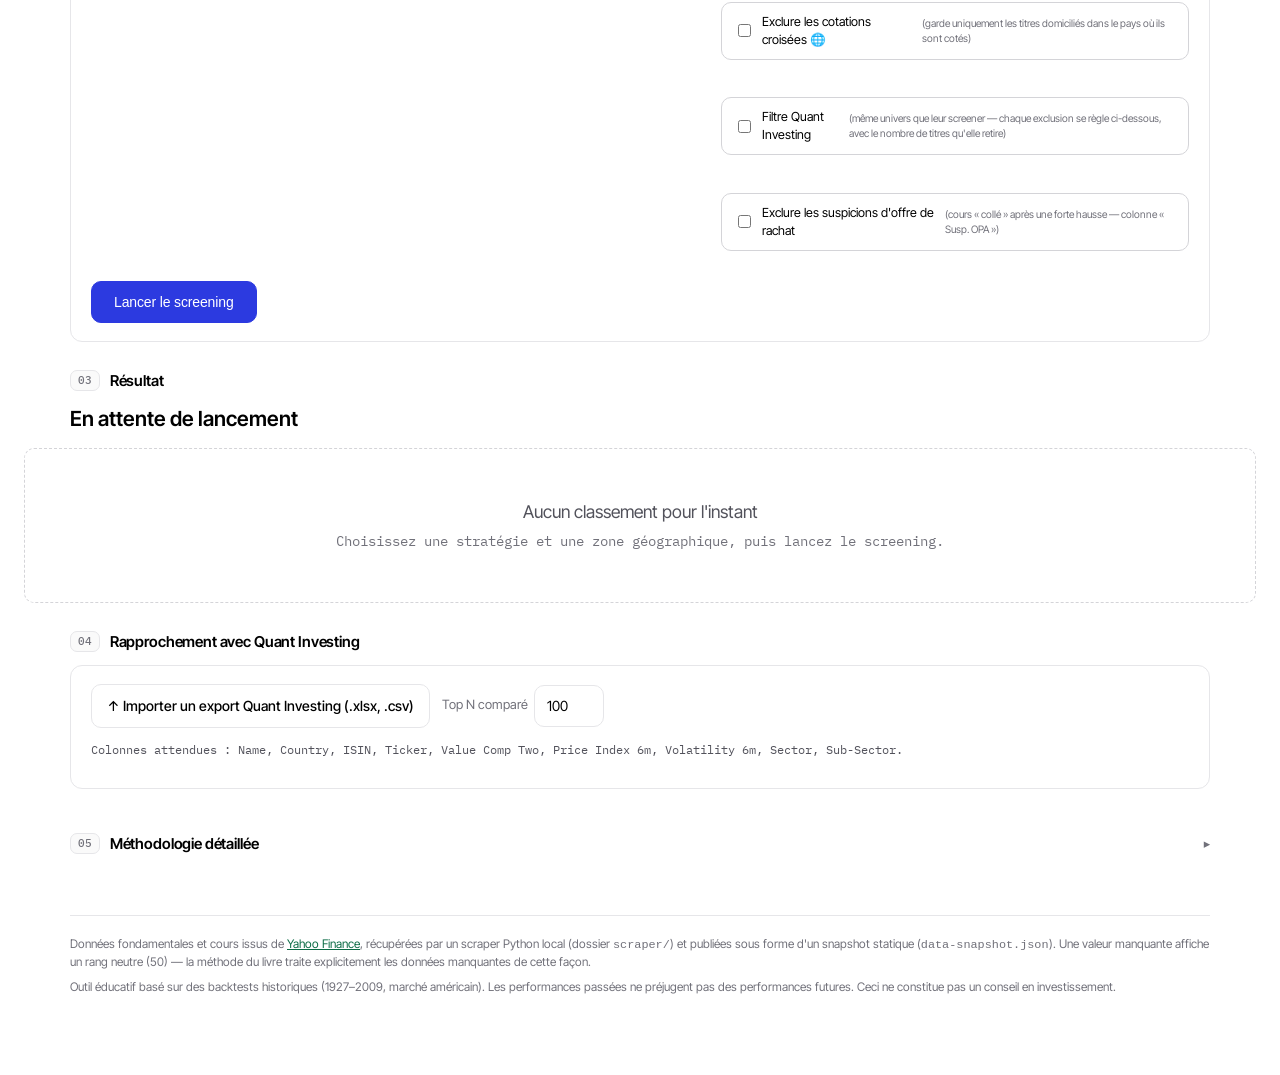
==== commit a014d4bd: "Add files via upload" ====
--- a/index.html
+++ b/index.html
@@ -1,230 +1,232 @@
-<!DOCTYPE html>
-<html lang="fr">
-<head>
-<meta charset="UTF-8">
-<meta name="apple-mobile-web-app-capable" content="yes">
-<meta name="apple-mobile-web-app-status-bar-style" content="default">
-<meta name="theme-color" content="#ffffff">
-<meta name="apple-mobile-web-app-title" content="Grand Livre">
-<meta name="viewport" content="width=device-width, initial-scale=1.0">
-<script src="theme.js?v=7.45.0"></script>
-<script src="pwa.js?v=7.45.0" defer></script>
-<title>Le Grand Livre — Screener Wall Street</title>
-<link rel="preconnect" href="https://fonts.googleapis.com">
-<link rel="preconnect" href="https://fonts.gstatic.com" crossorigin>
-<link href="https://fonts.googleapis.com/css2?family=Inter+Tight:wght@400;500;600;700&family=IBM+Plex+Mono:wght@400;500;600&display=swap" rel="stylesheet">
-<link rel="stylesheet" href="styles.css?v=7.45.0">
-</head>
-<body>
-
-<header class="top">
-  <div class="top-in">
-    <div class="brand">
-      <svg class="brand-logo" width="24" height="24" viewBox="0 0 64 64" aria-hidden="true"><rect width="64" height="64" rx="14" fill="var(--acc)"/><path d="M17 45V35M28 45V28M39 45V32M50 45V19" stroke="var(--surAcc)" stroke-width="6" stroke-linecap="round"/></svg>
-      <span class="mark">Le Grand Livre</span>
-      <span id="appVersion" class="ver">…</span>
-    </div>
-    <div class="top-sp"></div>
-    <div class="seg theme-seg" id="themeSeg" role="group" aria-label="Thème"></div>
-  </div>
-</header>
-
-<div class="wrap">
-
-  <div class="page-intro">
-    <h1 class="page-title">Screener</h1>
-    <div class="sub">Value · Momentum · Composites — inspiré de What Works on Wall Street</div>
-    <div class="source-tag">Méthodologie d'après <b>James O'Shaughnessy</b>, <i>What Works on Wall Street</i>, 4ᵉ éd.<br>
-      Backtests 1927–2009 sur le marché US · données via snapshot local (yfinance)</div>
-  </div>
-
-  <nav class="page-nav">
-    <a href="index.html" class="page-nav-item active">Screener</a>
-    <a href="search.html" class="page-nav-item">Recherche</a>
-    <a href="portfolio.html" class="page-nav-item">Portefeuille</a>
-    <a href="historique.html" class="page-nav-item">→ Historique</a>
-  </nav>
-
-  <!-- STRATEGY PICKER -->
-  <div class="section-title"><span class="idx">01</span> Choisir une stratégie</div>
-  <div class="strategy-grid" id="strategyGrid"></div>
-
-  <!-- CONTROLS -->
-  <div class="section-title"><span class="idx">02</span> Univers géographique &amp; paramètres</div>
-  <div class="preset-bar">
-    <span class="preset-label">Mes réglages</span>
-    <div class="preset-chips" id="presetChips"></div>
-    <div class="preset-actions">
-      <button type="button" class="btn-io" id="presetSaveBtn">+ Enregistrer</button>
-      <button type="button" class="btn-io" id="presetDeleteBtn" title="Supprimer un réglage enregistré">🗑 Supprimer</button>
-      <button type="button" class="btn-io" id="presetResetBtn" title="Remettre les filtres par défaut">↺ Réinitialiser</button>
-    </div>
-  </div>
-  <div class="panel" id="screenerControls">
-    <div class="grid-2">
-      <div>
-        <div id="strategyPresetNote" class="strategy-preset-note" style="display:none;"></div>
-        <div class="field">
-          <label>Zones</label>
-          <div class="zone-row" id="zoneRow"></div>
-        </div>
-        <div class="field">
-          <div class="geo-head">
-            <div class="seg geo-seg" id="geoModeSeg" role="group" aria-label="Filtrer par">
-              <button type="button" data-geo="country" class="on">Pays</button>
-              <button type="button" data-geo="exchange">Places boursières</button>
-            </div>
-            <span class="geo-count" id="geoCountryLabel"><span id="countryCount">0</span> pays sélectionné(s)</span>
-            <span class="geo-count" id="geoExchangeLabel" style="display:none;"><span id="exchangeCount">0</span> place(s) sélectionnée(s)</span>
-          </div>
-          <div class="country-list" id="countryList"></div>
-          <div class="country-list exchange-list" id="exchangeList" style="display:none;"></div>
-        </div>
-      </div>
-      <div>
-        <div class="field">
-          <label>Nombre d'entreprises retournées</label>
-          <div class="n-picker" id="nPicker"></div>
-        </div>
-        <div class="field">
-          <label>Capitalisation minimum</label>
-          <select id="mcapFloor">
-            <option value="0">Aucun filtre — univers complet (prudence : beaucoup de micro/nano-caps peu fiables)</option>
-            <option value="10000000">≥ 10 M$</option>
-            <option value="50000000">≥ 50 M$ (micro-caps incluses)</option>
-            <option value="200000000">≥ 200 M$ (univers "All Stocks" du livre)</option>
-            <option value="1000000000" selected>≥ 1 Md$</option>
-            <option value="10000000000">≥ 10 Md$ (grandes capitalisations)</option>
-            <option value="50000000000">≥ 50 Md$ (leaders de marché)</option>
-          </select>
-        </div>
-        <div class="field">
-          <label>Liquidité minimum — optionnel, laisser vide = aucun filtre</label>
-          <select id="liquidityFloor">
-            <option value="" selected>Aucun filtre (défaut)</option>
-            <option value="1000">≥ 1 K / jour (écarte les titres morts)</option>
-            <option value="100000">≥ 100 K$ échangés / jour en moyenne</option>
-            <option value="500000">≥ 500 K$ / jour</option>
-            <option value="1000000">≥ 1 M$ / jour</option>
-            <option value="5000000">≥ 5 M$ / jour (très liquide)</option>
-          </select>
-        </div>
-        <div class="field">
-          <label>Seuil value (Trending Value) — part de l'univers filtré gardée comme « la moins chère »</label>
-          <select id="valuePct">
-            <option value="10" selected>10 % — décile strict (défaut, méthode du livre)</option>
-            <option value="13">13 % — proche de Quant Investing (VC2 ≤ 13)</option>
-          </select>
-        </div>
-        <div class="field">
-          <label>Momentum 6 mois</label>
-          <select id="momMode">
-            <option value="price" selected>Cours ajustés des splits (comme l'indice de prix Quant Investing)</option>
-            <option value="tr">Rendement total (cours ajustés des splits et des dividendes)</option>
-          </select>
-          <div class="hint">Calculé sur l'historique quotidien pour les titres présélectionnés (fenêtre datée dans le tableau) ; Perf.6M de TradingView sinon.</div>
-        </div>
-        <div class="field">
-          <label>Diversification par pays — optionnel, ne change pas le classement, seulement la sélection finale</label>
-          <select id="diversificationPct">
-            <option value="" selected>Aucun plafond (défaut)</option>
-            <option value="5">Max 5% par pays</option>
-            <option value="10">Max 10% par pays</option>
-            <option value="15">Max 15% par pays</option>
-            <option value="20">Max 20% par pays</option>
-            <option value="25">Max 25% par pays</option>
-          </select>
-        </div>
-        <div class="field">
-          <label>&nbsp;</label>
-          <label class="pea-check">
-            <input type="checkbox" id="peaOnly">
-            Éligible PEA uniquement <span class="pea-hint">(domicile UE/EEE — exclut Royaume-Uni et Suisse)</span>
-          </label>
-        </div>
-        <div class="field">
-          <label>&nbsp;</label>
-          <label class="pea-check">
-            <input type="checkbox" id="excludeCrossListed">
-            Exclure les cotations croisées 🌐 <span class="pea-hint">(garde uniquement les titres domiciliés dans le pays où ils sont cotés)</span>
-          </label>
-        </div>
-        <div class="field">
-          <label>&nbsp;</label>
-          <label class="pea-check">
-            <input type="checkbox" id="quantInvesting">
-            Filtre Quant Investing <span class="pea-hint">(même univers que leur screener — chaque exclusion se règle ci-dessous, avec le nombre de titres qu'elle retire)</span>
-          </label>
-          <div class="qi-options" id="qiOptions" style="display:none;"></div>
-        </div>
-        <div class="field">
-          <label>&nbsp;</label>
-          <label class="pea-check">
-            <input type="checkbox" id="excludeTakeover">
-            Exclure les suspicions d'offre de rachat <span class="pea-hint">(cours « collé » après une forte hausse — colonne « Susp. OPA »)</span>
-          </label>
-        </div>
-      </div>
-    </div>
-
-    <div class="run-row">
-      <button class="btn-run" id="runBtn">Lancer le screening</button>
-      <span class="progress-txt" id="progressTxt"></span>
-    </div>
-  </div>
-
-  <!-- RESULTS -->
-  <div id="results-anchor"></div>
-  <div class="section-title"><span class="idx">03</span> Résultat</div>
-  <div class="results-head">
-    <div>
-      <h2 id="resultsTitle">En attente de lancement</h2>
-      <div class="meta" id="resultsMeta"></div>
-    </div>
-    <div class="export-row">
-      <button class="btn-ghost" id="exportBtn" style="display:none">↓ Export CSV</button>
-      <button class="btn-ghost" id="exportExcelBtn" style="display:none">↓ Export Excel</button>
-      <button class="btn-ghost" id="colsBtn" style="display:none">⚙ Colonnes</button>
-    </div>
-  </div>
-  <div id="resultsContainer">
-    <div class="empty-state">
-      <div class="big">Aucun classement pour l'instant</div>
-      Choisissez une stratégie et une zone géographique, puis lancez le screening.
-    </div>
-  </div>
-
-  <!-- RAPPROCHEMENT QUANT INVESTING -->
-  <div class="section-title"><span class="idx">04</span> Rapprochement avec Quant Investing</div>
-  <div class="panel" id="qwantPanel">
-    <div class="qwant-controls">
-      <label class="btn-ghost qwant-file">↑ Importer un export Quant Investing (.xlsx, .csv)
-        <input type="file" id="qwantFile" accept=".xlsx,.xls,.csv" hidden>
-      </label>
-      <label class="qwant-n">Top N comparé <input type="number" id="qwantTopN" min="5" max="1000" step="5" value="100"></label>
-      <span class="progress-txt" id="qwantStatus">Colonnes attendues : Name, Country, ISIN, Ticker, Value Comp Two, Price Index 6m, Volatility 6m, Sector, Sub-Sector.</span>
-    </div>
-    <div id="qwantReport"></div>
-  </div>
-
-  <!-- METHODOLOGY -->
-  <div class="method-section">
-    <div class="section-title collapsible" id="methodToggle"><span class="idx">05</span> Méthodologie détaillée <span class="chevron" id="methodChevron">▸</span></div>
-    <div id="methodList" style="display:none;"></div>
-  </div>
-
-  <footer>
-    <div>Données fondamentales et cours issus de <a href="https://finance.yahoo.com" target="_blank">Yahoo Finance</a>, récupérées par un scraper Python local (dossier <code>scraper/</code>) et publiées sous forme d'un snapshot statique (<code>data-snapshot.json</code>). Une valeur manquante affiche un rang neutre (50) — la méthode du livre traite explicitement les données manquantes de cette façon.</div>
-    <div class="disclaimer">Outil éducatif basé sur des backtests historiques (1927–2009, marché américain). Les performances passées ne préjugent pas des performances futures. Ceci ne constitue pas un conseil en investissement.</div>
-  </footer>
-
-</div>
-
-<script src="https://cdnjs.cloudflare.com/ajax/libs/xlsx/0.18.5/xlsx.full.min.js"></script>
-<script src="data.js?v=7.45.0"></script>
-<script src="columns.js?v=7.45.0"></script>
-<script src="portfolio-store.js?v=7.45.0"></script>
-<script src="app.js?v=7.45.0"></script>
-<script src="qwant.js?v=7.45.0"></script>
-</body>
-</html>
+<!DOCTYPE html>
+<html lang="fr">
+<head>
+<meta charset="UTF-8">
+<meta name="apple-mobile-web-app-capable" content="yes">
+<meta name="apple-mobile-web-app-status-bar-style" content="default">
+<meta name="theme-color" content="#ffffff">
+<meta name="apple-mobile-web-app-title" content="Grand Livre">
+<meta name="viewport" content="width=device-width, initial-scale=1.0">
+<script src="theme.js?v=7.45.0"></script>
+<script src="pwa.js?v=7.45.0" defer></script>
+<title>Le Grand Livre — Screener Wall Street</title>
+<link rel="preconnect" href="https://fonts.googleapis.com">
+<link rel="preconnect" href="https://fonts.gstatic.com" crossorigin>
+<link href="https://fonts.googleapis.com/css2?family=Inter+Tight:wght@400;500;600;700&family=IBM+Plex+Mono:wght@400;500;600&display=swap" rel="stylesheet">
+<link rel="stylesheet" href="styles.css?v=7.45.0">
+</head>
+<body>
+
+<header class="top">
+  <div class="top-in">
+    <div class="brand">
+      <svg class="brand-logo" width="24" height="24" viewBox="0 0 64 64" aria-hidden="true"><rect width="64" height="64" rx="14" fill="var(--acc)"/><path d="M17 45V35M28 45V28M39 45V32M50 45V19" stroke="var(--surAcc)" stroke-width="6" stroke-linecap="round"/></svg>
+      <span class="mark">Le Grand Livre</span>
+      <span id="appVersion" class="ver">…</span>
+    </div>
+    <div class="top-sp"></div>
+    <div class="seg theme-seg" id="themeSeg" role="group" aria-label="Thème"></div>
+  </div>
+</header>
+
+<div class="wrap">
+
+  <div class="page-intro">
+    <h1 class="page-title">Screener</h1>
+    <div class="sub">Value · Momentum · Composites — inspiré de What Works on Wall Street</div>
+    <div class="source-tag">Méthodologie d'après <b>James O'Shaughnessy</b>, <i>What Works on Wall Street</i>, 4ᵉ éd.<br>
+      Backtests 1927–2009 sur le marché US · données via snapshot local (yfinance)</div>
+  </div>
+
+  <nav class="page-nav">
+    <a href="index.html" class="page-nav-item active">Screener</a>
+    <a href="search.html" class="page-nav-item">Recherche</a>
+    <a href="portfolio.html" class="page-nav-item">Portefeuille</a>
+    <a href="historique.html" class="page-nav-item">→ Historique</a>
+  </nav>
+
+  <!-- STRATEGY PICKER -->
+  <div class="section-title"><span class="idx">01</span> Choisir une stratégie</div>
+  <div class="strategy-grid" id="strategyGrid"></div>
+
+  <!-- CONTROLS -->
+  <div class="section-title"><span class="idx">02</span> Univers géographique &amp; paramètres</div>
+  <div class="preset-bar">
+    <span class="preset-label">Mes réglages</span>
+    <div class="preset-chips" id="presetChips"></div>
+    <div class="preset-actions">
+      <button type="button" class="btn-io" id="presetSaveBtn">+ Enregistrer</button>
+      <button type="button" class="btn-io" id="presetDeleteBtn" title="Supprimer un réglage enregistré">🗑 Supprimer</button>
+      <button type="button" class="btn-io" id="presetResetBtn" title="Remettre les filtres par défaut">↺ Réinitialiser</button>
+    </div>
+  </div>
+  <div class="panel" id="screenerControls">
+    <div class="grid-2">
+      <div>
+        <div id="strategyPresetNote" class="strategy-preset-note" style="display:none;"></div>
+        <div class="field">
+          <label>Zones</label>
+          <div class="zone-row" id="zoneRow"></div>
+        </div>
+        <div class="field">
+          <div class="geo-head">
+            <div class="seg geo-seg" id="geoModeSeg" role="group" aria-label="Filtrer par">
+              <button type="button" data-geo="country" class="on">Pays</button>
+              <button type="button" data-geo="exchange">Places boursières</button>
+            </div>
+            <span class="geo-count" id="geoCountryLabel"><span id="countryCount">0</span> pays sélectionné(s)</span>
+            <span class="geo-count" id="geoExchangeLabel" style="display:none;"><span id="exchangeCount">0</span> place(s) sélectionnée(s)</span>
+          </div>
+          <div class="country-list" id="countryList"></div>
+          <div class="country-list exchange-list" id="exchangeList" style="display:none;"></div>
+        </div>
+      </div>
+      <div>
+        <div class="field">
+          <label>Nombre d'entreprises retournées</label>
+          <div class="n-picker" id="nPicker"></div>
+        </div>
+        <div class="field">
+          <label>Capitalisation minimum</label>
+          <select id="mcapFloor">
+            <option value="0">Aucun filtre — univers complet (prudence : beaucoup de micro/nano-caps peu fiables)</option>
+            <option value="10000000">≥ 10 M$</option>
+            <option value="50000000">≥ 50 M$ (micro-caps incluses)</option>
+            <option value="200000000">≥ 200 M$ (univers "All Stocks" du livre)</option>
+            <option value="1000000000" selected>≥ 1 Md$</option>
+            <option value="10000000000">≥ 10 Md$ (grandes capitalisations)</option>
+            <option value="50000000000">≥ 50 Md$ (leaders de marché)</option>
+          </select>
+        </div>
+        <div class="field">
+          <label>Liquidité minimum — optionnel, laisser vide = aucun filtre</label>
+          <select id="liquidityFloor">
+            <option value="" selected>Aucun filtre (défaut)</option>
+            <option value="1000">≥ 1 K / jour (écarte les titres morts)</option>
+            <option value="100000">≥ 100 K$ échangés / jour en moyenne</option>
+            <option value="500000">≥ 500 K$ / jour</option>
+            <option value="1000000">≥ 1 M$ / jour</option>
+            <option value="5000000">≥ 5 M$ / jour (très liquide)</option>
+          </select>
+        </div>
+        <div class="field" data-only-strategy="trending_value">
+          <label>Seuil value (Trending Value) — part de l'univers filtré gardée comme « la moins chère »</label>
+          <select id="valuePct">
+            <option value="10" selected>10 % — décile strict (défaut, méthode du livre)</option>
+            <option value="13">13 % — proche de Quant Investing (VC2 ≤ 13)</option>
+          </select>
+        </div>
+        <div class="field" data-only-strategy="trending_value">
+          <label>Momentum 6 mois</label>
+          <select id="momMode">
+            <option value="price" selected>Cours ajustés des splits (comme l'indice de prix Quant Investing)</option>
+            <option value="tr">Rendement total (cours ajustés des splits et des dividendes)</option>
+          </select>
+          <div class="hint">Calculé sur l'historique quotidien pour les titres présélectionnés (fenêtre datée dans le tableau) ; Perf.6M de TradingView sinon.</div>
+        </div>
+        <div class="field">
+          <label>Diversification par pays — optionnel, ne change pas le classement, seulement la sélection finale</label>
+          <select id="diversificationPct">
+            <option value="" selected>Aucun plafond (défaut)</option>
+            <option value="5">Max 5% par pays</option>
+            <option value="10">Max 10% par pays</option>
+            <option value="15">Max 15% par pays</option>
+            <option value="20">Max 20% par pays</option>
+            <option value="25">Max 25% par pays</option>
+          </select>
+        </div>
+        <div class="field">
+          <label>&nbsp;</label>
+          <label class="pea-check">
+            <input type="checkbox" id="peaOnly">
+            Éligible PEA uniquement <span class="pea-hint">(domicile UE/EEE — exclut Royaume-Uni et Suisse)</span>
+          </label>
+        </div>
+        <div class="field">
+          <label>&nbsp;</label>
+          <label class="pea-check">
+            <input type="checkbox" id="excludeCrossListed">
+            Exclure les cotations croisées 🌐 <span class="pea-hint">(garde uniquement les titres domiciliés dans le pays où ils sont cotés)</span>
+          </label>
+        </div>
+        <div class="field">
+          <label>&nbsp;</label>
+          <label class="pea-check">
+            <input type="checkbox" id="quantInvesting">
+            Filtre Quant Investing <span class="pea-hint">(même univers que leur screener — chaque exclusion se règle ci-dessous, avec le nombre de titres qu'elle retire)</span>
+          </label>
+          <div class="qi-options" id="qiOptions" style="display:none;"></div>
+        </div>
+        <div class="field" data-only-strategy="trending_value">
+          <label>&nbsp;</label>
+          <label class="pea-check">
+            <input type="checkbox" id="excludeTakeover">
+            Exclure les suspicions d'offre de rachat <span class="pea-hint">(cours « collé » après une forte hausse — colonne « Susp. OPA »)</span>
+          </label>
+        </div>
+      </div>
+    </div>
+
+    <div class="run-row">
+      <button class="btn-run" id="runBtn">Lancer le screening</button>
+      <span class="progress-txt" id="progressTxt"></span>
+    </div>
+  </div>
+
+  <!-- RESULTS -->
+  <div id="results-anchor"></div>
+  <div class="section-title"><span class="idx">03</span> Résultat</div>
+  <div class="results-head">
+    <div>
+      <h2 id="resultsTitle">En attente de lancement</h2>
+      <div class="meta" id="resultsMeta"></div>
+    </div>
+    <div class="export-row">
+      <button class="btn-ghost" id="exportBtn" style="display:none">↓ Export CSV</button>
+      <button class="btn-ghost" id="exportExcelBtn" style="display:none">↓ Export Excel</button>
+      <button class="btn-ghost" id="colsBtn" style="display:none">⚙ Colonnes</button>
+    </div>
+  </div>
+  <div id="resultsContainer">
+    <div class="empty-state">
+      <div class="big">Aucun classement pour l'instant</div>
+      Choisissez une stratégie et une zone géographique, puis lancez le screening.
+    </div>
+  </div>
+
+  <!-- RAPPROCHEMENT QUANT INVESTING -->
+  <div data-only-strategy="trending_value">
+  <div class="section-title"><span class="idx">04</span> Rapprochement avec Quant Investing</div>
+  <div class="panel" id="qwantPanel">
+    <div class="qwant-controls">
+      <label class="btn-ghost qwant-file">↑ Importer un export Quant Investing (.xlsx, .csv)
+        <input type="file" id="qwantFile" accept=".xlsx,.xls,.csv" hidden>
+      </label>
+      <label class="qwant-n">Top N comparé <input type="number" id="qwantTopN" min="5" max="1000" step="5" value="100"></label>
+      <span class="progress-txt" id="qwantStatus">Colonnes attendues : Name, Country, ISIN, Ticker, Value Comp Two, Price Index 6m, Volatility 6m, Sector, Sub-Sector.</span>
+    </div>
+    <div id="qwantReport"></div>
+  </div>
+  </div>
+
+  <!-- METHODOLOGY -->
+  <div class="method-section">
+    <div class="section-title collapsible" id="methodToggle"><span class="idx">05</span> Méthodologie détaillée <span class="chevron" id="methodChevron">▸</span></div>
+    <div id="methodList" style="display:none;"></div>
+  </div>
+
+  <footer>
+    <div>Données fondamentales et cours issus de <a href="https://finance.yahoo.com" target="_blank">Yahoo Finance</a>, récupérées par un scraper Python local (dossier <code>scraper/</code>) et publiées sous forme d'un snapshot statique (<code>data-snapshot.json</code>). Une valeur manquante affiche un rang neutre (50) — la méthode du livre traite explicitement les données manquantes de cette façon.</div>
+    <div class="disclaimer">Outil éducatif basé sur des backtests historiques (1927–2009, marché américain). Les performances passées ne préjugent pas des performances futures. Ceci ne constitue pas un conseil en investissement.</div>
+  </footer>
+
+</div>
+
+<script src="https://cdnjs.cloudflare.com/ajax/libs/xlsx/0.18.5/xlsx.full.min.js"></script>
+<script src="data.js?v=7.45.0"></script>
+<script src="columns.js?v=7.45.0"></script>
+<script src="portfolio-store.js?v=7.45.0"></script>
+<script src="app.js?v=7.45.0"></script>
+<script src="qwant.js?v=7.45.0"></script>
+</body>
+</html>
--- a/styles.css
+++ b/styles.css
@@ -1,985 +1,1020 @@
-/* ===================================================================
-   JETONS — palette reprise de CashFlow : papier blanc, encre noire, un
-   seul accent bleu. Les anciens noms (--paper, --brass, --verdigris...)
-   sont conservés : tout le CSS et le JS s'appuient dessus.
-   Clair par défaut ; theme.js pose data-theme="dark" pour le sombre.
-   =================================================================== */
-:root{
-  --paper:#ffffff; --panel:#ffffff; --panel-raised:#fafafa;
-  --ink:#000000; --ink-dim:#52525b; --ink-faint:#71717a;
-  --brass:#2C3AE0; --brass-bright:#2C3AE0;
-  --verdigris:#0B6B45; --verdigris-bright:#0B6B45;
-  --oxide:#B32424; --oxide-bright:#B32424;
-  --hairline:#e6e6e9; --hairline-bright:#d4d4d8;
-  --stamp-navy:#2B3B4A;
-  /* jetons CashFlow */
-  --acc:#2C3AE0; --accF:rgba(44,58,224,.08); --accB:rgba(44,58,224,.35); --surAcc:#ffffff;
-  --plusF:rgba(11,107,69,.09); --moinsF:rgba(179,36,36,.08); --warnF:rgba(180,120,20,.12);
-  --tint:rgba(0,0,0,.018); --tint2:rgba(0,0,0,.04);
-  --voile:rgba(255,255,255,.88);
-  --ombre:0 1px 2px rgba(0,0,0,.04), 0 8px 28px rgba(0,0,0,.06);
-  --r:12px;
-  color-scheme:light;
+/* ===================================================================
+   JETONS — palette reprise de CashFlow : papier blanc, encre noire, un
+   seul accent bleu. Les anciens noms (--paper, --brass, --verdigris...)
+   sont conservés : tout le CSS et le JS s'appuient dessus.
+   Clair par défaut ; theme.js pose data-theme="dark" pour le sombre.
+   =================================================================== */
+:root{
+  --paper:#ffffff; --panel:#ffffff; --panel-raised:#fafafa;
+  --ink:#000000; --ink-dim:#52525b; --ink-faint:#71717a;
+  --brass:#2C3AE0; --brass-bright:#2C3AE0;
+  --verdigris:#0B6B45; --verdigris-bright:#0B6B45;
+  --oxide:#B32424; --oxide-bright:#B32424;
+  --hairline:#e6e6e9; --hairline-bright:#d4d4d8;
+  --stamp-navy:#2B3B4A;
+  /* jetons CashFlow */
+  --acc:#2C3AE0; --accF:rgba(44,58,224,.08); --accB:rgba(44,58,224,.35); --surAcc:#ffffff;
+  --plusF:rgba(11,107,69,.09); --moinsF:rgba(179,36,36,.08); --warnF:rgba(180,120,20,.12);
+  --tint:rgba(0,0,0,.018); --tint2:rgba(0,0,0,.04);
+  --voile:rgba(255,255,255,.88);
+  --ombre:0 1px 2px rgba(0,0,0,.04), 0 8px 28px rgba(0,0,0,.06);
+  --r:12px;
+  color-scheme:light;
+}
+:root[data-theme="dark"]{
+  --paper:#0d0d10; --panel:#141418; --panel-raised:#1c1c22;
+  --ink:#f6f6f7; --ink-dim:#c4c4cc; --ink-faint:#9a9aa4;
+  --brass:#6B77FF; --brass-bright:#8F98FF;
+  --verdigris:#4ADE9B; --verdigris-bright:#4ADE9B;
+  --oxide:#FF7B72; --oxide-bright:#FF7B72;
+  --hairline:#26262d; --hairline-bright:#33333b;
+  --acc:#6B77FF; --accF:rgba(255,255,255,.06); --accB:rgba(255,255,255,.22); --surAcc:#ffffff;
+  --plusF:rgba(74,222,155,.10); --moinsF:rgba(255,123,114,.10); --warnF:rgba(240,180,80,.12);
+  --tint:rgba(255,255,255,.02); --tint2:rgba(255,255,255,.05);
+  --voile:rgba(13,13,16,.88);
+  --ombre:0 1px 2px rgba(0,0,0,.4), 0 10px 30px rgba(0,0,0,.5);
+  color-scheme:dark;
+}
+*{box-sizing:border-box;}
+html{scroll-behavior:smooth;}
+body{
+  margin:0;
+  background:var(--paper);
+  color:var(--ink);
+  font-family:"Inter Tight",system-ui,-apple-system,BlinkMacSystemFont,'Segoe UI',sans-serif;
+  font-size:15px;line-height:1.45;
+  -webkit-font-smoothing:antialiased;
+}
+.mono{font-family:'IBM Plex Mono','SF Mono',Consolas,monospace;}
+.serif{font-family:"Inter Tight",system-ui,sans-serif;}
+
+::selection{background:var(--brass);color:var(--surAcc);}
+
+/* ---------- ossature ---------- */
+.wrap{max-width:1180px;margin:0 auto;padding:0 20px 80px;}
+*{-webkit-tap-highlight-color:transparent;}
+::selection{background:var(--accF);color:var(--ink);}
+:focus-visible{outline:2px solid var(--acc);outline-offset:2px;border-radius:6px;}
+
+/* Barre du haut, collante et translucide, comme CashFlow */
+header.top{
+  position:sticky;top:0;z-index:30;
+  background:var(--voile);backdrop-filter:blur(14px);-webkit-backdrop-filter:blur(14px);
+  border-bottom:1px solid var(--hairline);padding-top:env(safe-area-inset-top);
+}
+.top-in{max-width:1180px;margin:0 auto;padding:10px 20px;display:flex;align-items:center;gap:10px;}
+.top-sp{flex:1;}
+.brand{display:flex;align-items:center;gap:9px;min-width:0;}
+.brand-logo{display:block;border-radius:7px;flex:0 0 auto;}
+.brand .mark{font-weight:600;font-size:17px;letter-spacing:-.03em;color:var(--ink);white-space:nowrap;}
+.ver{
+  font-family:'IBM Plex Mono',monospace;font-size:10.5px;color:var(--ink-faint);
+  border:1px solid var(--hairline);border-radius:7px;padding:3px 7px;background:var(--panel-raised);white-space:nowrap;
+}
+
+/* Sélecteur de thème : contrôle segmenté */
+.seg{display:inline-flex;border:1px solid var(--hairline);border-radius:9px;overflow:hidden;background:var(--panel);}
+.seg button{
+  display:inline-flex;align-items:center;gap:6px;background:none;border:0;cursor:pointer;
+  padding:7px 11px;font:inherit;font-size:13px;color:var(--ink-faint);border-right:1px solid var(--hairline);
+}
+.seg button:last-child{border-right:0;}
+.seg button svg{flex:0 0 auto;}
+.seg button.on{background:var(--acc);color:var(--surAcc);}
+:root[data-theme="dark"] .seg button.on{background:var(--ink);color:#0d0d10;}
+@media(max-width:560px){
+  .theme-seg button span{display:none;}
+  .theme-seg button{padding:8px 11px;}
+}
+
+/* Intro de page : titre + contexte, sous la barre */
+.page-intro{padding:26px 0 6px;}
+.page-title{font-size:clamp(28px,6vw,38px);font-weight:600;letter-spacing:-.04em;line-height:1.05;margin:0;}
+.page-title::after{content:"";display:block;height:3px;width:56px;background:var(--acc);border-radius:2px;margin:14px 0 0;}
+.page-intro .sub{font-size:14px;color:var(--ink-dim);margin-top:14px;}
+.source-tag{font-size:12.5px;color:var(--ink-faint);line-height:1.5;margin-top:6px;}
+.source-tag b{color:var(--ink-dim);font-weight:600;}
+
+/* ---------- ledger rule background for sections ---------- */
+.ledger{
+  background:
+    repeating-linear-gradient(180deg, transparent, transparent 30px, var(--tint) 31px);
+  border:1px solid var(--hairline);
+  border-radius:8px;
+  position:relative;
+}
+.ledger::before{
+  content:"";position:absolute;left:38px;top:0;bottom:0;width:1px;
+  background:var(--moinsF);
+}
+
+/* ---------- strategy picker ---------- */
+.section-title{
+  font-size:15px;font-weight:600;letter-spacing:-.01em;color:var(--ink);
+  display:flex;align-items:center;gap:10px;margin:28px 0 12px;flex-wrap:wrap;
+}
+.section-title .idx{
+  font-family:'IBM Plex Mono',monospace;font-size:10.5px;font-weight:500;color:var(--ink-faint);
+  border:1px solid var(--hairline);background:var(--panel-raised);border-radius:7px;padding:2px 7px;
+}
+.section-title.collapsible{cursor:pointer;user-select:none;}
+.section-title.collapsible:hover{color:var(--brass-bright);}
+.section-title .chevron{font-size:0.8rem;color:var(--ink-faint);transition:transform .15s;margin-left:auto;}
+.section-title .chevron.open{transform:rotate(90deg);}
+.strategy-grid{
+  display:grid;grid-template-columns:repeat(auto-fit,minmax(230px,1fr));gap:10px;margin-bottom:26px;
+}
+.strategy-card{
+  background:var(--panel);border:1px solid var(--hairline);border-radius:var(--r);
+  padding:14px 16px 12px;cursor:pointer;transition:border-color .15s, transform .1s, background .15s;
+  position:relative;
+}
+.strategy-card:hover{border-color:var(--hairline-bright);background:var(--panel-raised);}
+.strategy-card.active{border-color:var(--acc);background:var(--accF);box-shadow:0 0 0 1px var(--acc) inset;}
+.strategy-card.active::after{
+  content:"✓ sélectionné";position:absolute;top:12px;right:14px;font-size:0.65rem;color:var(--brass-bright);
+  font-family:'IBM Plex Mono',monospace;letter-spacing:.03em;
+}
+.strategy-card h3{margin:0 0 6px;font-family:"Inter Tight",system-ui,sans-serif;font-size:1.02rem;font-weight:600;color:var(--ink);padding-right:70px;}
+.strategy-card p{margin:0 0 10px;font-size:0.8rem;color:var(--ink-dim);line-height:1.45;}
+.stamp{
+  display:inline-flex;align-items:baseline;gap:6px;
+  font-family:'IBM Plex Mono',monospace;font-size:0.72rem;
+  color:var(--verdigris-bright);
+  border:1px dashed var(--plusF);border-radius:6px;padding:3px 8px;
+  transform:rotate(-1deg);
+}
+.stamp b{font-size:0.92rem;color:var(--verdigris-bright);}
+.stamp .yrs{color:var(--ink-faint);}
+
+/* ---------- controls panel ---------- */
+.panel{
+  background:var(--panel);border:1px solid var(--hairline);border-radius:var(--r);padding:18px 20px;margin-bottom:22px;
+}
+.panel + .panel{margin-top:-8px;}
+.grid-2{display:grid;grid-template-columns:1.3fr 1fr;gap:22px;}
+@media(max-width:820px){.grid-2{grid-template-columns:1fr;}}
+
+.zone-row{display:flex;flex-wrap:wrap;gap:8px;margin-bottom:14px;}
+.chip{
+  font-size:12.5px;
+  border:1px solid var(--hairline-bright);border-radius:999px;padding:6px 13px;cursor:pointer;
+  color:var(--ink-dim);background:transparent;transition:all .12s;user-select:none;
+}
+.chip:hover{border-color:var(--brass);color:var(--ink);}
+.chip.on{background:var(--acc);border-color:var(--acc);color:var(--surAcc);font-weight:500;}
+:root[data-theme="dark"] .chip.on,
+:root[data-theme="dark"] .n-picker button.on{background:var(--ink);border-color:var(--ink);color:#0d0d10;}
+
+.country-list{
+  display:grid;grid-template-columns:repeat(auto-fill,minmax(150px,1fr));gap:6px 10px;
+  max-height:190px;overflow-y:auto;padding:12px;background:var(--paper);border:1px solid var(--hairline);border-radius:8px;
+}
+.country-list::-webkit-scrollbar{width:8px;}
+.country-list::-webkit-scrollbar-thumb{background:var(--hairline-bright);border-radius:10px;}
+.c-item{display:flex;align-items:center;gap:7px;font-size:0.82rem;color:var(--ink-dim);cursor:pointer;padding:2px 0;}
+.c-item input{accent-color:var(--brass);}
+.c-item.checked{color:var(--ink);}
+
+.field{margin-bottom:14px;}
+.field label{display:block;font-size:12.5px;color:var(--ink-faint);margin-bottom:5px;}
+.pea-check{
+  display:flex!important;align-items:center;gap:8px;background:var(--panel);border:1px solid var(--hairline-bright);
+  border-radius:10px;padding:10px 12px;font-size:0.82rem;text-transform:none!important;letter-spacing:normal!important;
+  color:var(--ink)!important;cursor:pointer;
+}
+.pea-check input{accent-color:var(--brass);cursor:pointer;}
+.pea-hint{color:var(--ink-faint);font-size:0.82em;}
+.field .hint{font-size:0.72rem;color:var(--ink-faint);margin-top:5px;}
+input[type=text],input[type=password],input[type=number],input[type=date],select{
+  width:100%;background:var(--panel);border:1px solid var(--hairline);color:var(--ink);
+  padding:10px 12px;border-radius:10px;font:inherit;font-size:14px;
+}
+select{-webkit-appearance:none;appearance:none;padding-right:32px;
+  background-image:url("data:image/svg+xml,%3Csvg xmlns='http://www.w3.org/2000/svg' width='12' height='12' viewBox='0 0 12 12'%3E%3Cpath d='M2 4.5 6 8.5l4-4' fill='none' stroke='%2371717a' stroke-width='1.6' stroke-linecap='round'/%3E%3C/svg%3E");
+  background-repeat:no-repeat;background-position:right 12px center;}
+input:focus,select:focus,textarea:focus{outline:2px solid var(--acc);outline-offset:1px;border-color:transparent;}
+input[type=range]{width:100%;accent-color:var(--brass);}
+.slider-row{display:flex;justify-content:space-between;font-size:0.78rem;color:var(--ink-dim);margin-bottom:4px;}
+.slider-row b{color:var(--brass-bright);font-family:'IBM Plex Mono',monospace;}
+
+.n-picker{display:flex;gap:6px;}
+.n-picker button{
+  flex:1;background:var(--paper);border:1px solid var(--hairline-bright);color:var(--ink-dim);
+  padding:8px 0;border-radius:8px;cursor:pointer;font-family:'IBM Plex Mono',monospace;font-size:0.82rem;
+}
+.n-picker button.on{background:var(--brass);border-color:var(--brass);color:var(--surAcc);font-weight:700;}
+
+.budget-bar{
+  margin-top:10px;padding:10px 12px;background:var(--paper);border:1px solid var(--hairline);border-radius:8px;
+  font-size:0.78rem;color:var(--ink-dim);display:flex;justify-content:space-between;align-items:center;gap:10px;flex-wrap:wrap;
+}
+.budget-bar b{color:var(--brass-bright);font-family:'IBM Plex Mono',monospace;}
+.budget-bar.over b{color:var(--oxide-bright);}
+
+.run-row{display:flex;gap:12px;align-items:center;margin-top:16px;flex-wrap:wrap;}
+.btn-run{
+  background:var(--acc);color:var(--surAcc);border:1px solid var(--acc);padding:12px 22px;border-radius:10px;
+  font-weight:500;font-size:14px;cursor:pointer;letter-spacing:-.01em;
+  transition:background .15s, transform .1s;
+}
+.btn-run:hover{filter:brightness(1.08);}
+.btn-run:active{transform:scale(.98);}
+.btn-run:disabled{background:var(--hairline-bright);color:var(--ink-faint);cursor:not-allowed;}
+.btn-ghost{
+  background:var(--panel);border:1px solid var(--hairline);color:var(--ink);
+  padding:11px 15px;border-radius:10px;cursor:pointer;font-size:14px;font-weight:500;
+}
+.btn-ghost:hover{border-color:var(--brass);color:var(--ink);}
+.progress-txt{font-size:0.78rem;color:var(--ink-dim);font-family:'IBM Plex Mono',monospace;}
+
+details.settings{margin-top:6px;}
+details.settings summary{cursor:pointer;font-size:0.78rem;color:var(--ink-faint);list-style:none;display:flex;align-items:center;gap:6px;}
+details.settings summary::-webkit-details-marker{display:none;}
+details.settings summary::before{content:"▸";transition:transform .15s;}
+details.settings[open] summary::before{transform:rotate(90deg);}
+details.settings .inner{padding-top:14px;display:grid;grid-template-columns:1fr 1fr 1fr;gap:16px;}
+@media(max-width:820px){details.settings .inner{grid-template-columns:1fr;}}
+
+.key-status{display:flex;align-items:center;gap:6px;font-size:0.72rem;margin-top:6px;}
+.dot{width:7px;height:7px;border-radius:50%;background:var(--oxide);}
+.dot.ok{background:var(--verdigris-bright);}
+
+/* ---------- results ---------- */
+#results-anchor{scroll-margin-top:16px;}
+.results-head{display:flex;justify-content:space-between;align-items:flex-end;flex-wrap:wrap;gap:12px;margin-bottom:14px;}
+.results-head h2{font-family:"Inter Tight",system-ui,sans-serif;font-size:1.3rem;margin:0;font-weight:600;}
+.results-head .meta{font-size:0.78rem;color:var(--ink-faint);font-family:'IBM Plex Mono',monospace;}
+.export-row{display:flex;gap:8px;}
+
+.empty-state{
+  border:1px dashed var(--hairline-bright);border-radius:10px;padding:50px 30px;text-align:center;color:var(--ink-faint);
+  font-family:'IBM Plex Mono',monospace;font-size:0.85rem;
+}
+.empty-state .big{font-family:"Inter Tight",system-ui,sans-serif;color:var(--ink-dim);font-size:1.1rem;margin-bottom:8px;}
+
+table.results{width:100%;border-collapse:collapse;font-size:0.83rem;}
+table.results thead th{
+  text-align:left;font-weight:500;font-size:12px;
+  color:var(--ink-faint);
+  padding:9px 10px;border-bottom:1px solid var(--hairline-bright);position:sticky;top:0;background:var(--paper);cursor:pointer;
+  white-space:nowrap;
+}
+table.results thead th:hover{color:var(--brass-bright);}
+table.results thead th.num{text-align:right;}
+table.results thead th.sorted{color:var(--brass-bright);}
+table.results tbody tr{border-bottom:1px solid var(--hairline);cursor:pointer;transition:background .1s;}
+table.results tbody tr:hover{background:var(--panel);}
+table.results tbody tr:nth-child(even){background:var(--tint);}
+table.results td{padding:9px 10px;white-space:nowrap;}
+td.rank{font-family:"Inter Tight",system-ui,sans-serif;color:var(--brass-bright);font-weight:600;}
+td.name{white-space:normal;}
+td.name .cname{font-weight:600;color:var(--ink);}
+td.name .tkr{display:block;font-family:'IBM Plex Mono',monospace;font-size:0.76rem;color:var(--ink-faint);max-width:220px;overflow:hidden;text-overflow:ellipsis;}
+td.name .isin{display:block;font-size:0.68rem;color:var(--ink-faint);opacity:0.65;font-family:'IBM Plex Mono',monospace;letter-spacing:0.02em;}
+td.num{font-family:'IBM Plex Mono',monospace;text-align:right;color:var(--ink-dim);}
+td.num.pos{color:var(--verdigris-bright);}
+td.num.neg{color:var(--oxide-bright);}
+.score-pill{
+  display:inline-block;font-family:'IBM Plex Mono',monospace;font-weight:600;font-size:0.78rem;
+  padding:2px 8px;border-radius:999px;background:var(--accF);color:var(--brass-bright);
+  border:1px solid var(--accF);
+}
+.flag{margin-right:5px;}
+/* Emoji drapeau par défaut (mobile) ; image réelle sur desktop, où les
+   polices système n'affichent pas toujours correctement les drapeaux
+   (notamment Windows). Bascule au même palier que le reste de l'UI. */
+.flag-emoji{display:inline;}
+.flag-img{display:none;vertical-align:-2px;border-radius:6px;box-shadow:0 0 0 1px var(--hairline);}
+@media(min-width:821px){
+  .flag-emoji{display:none;}
+  .flag-img{display:inline-block;}
+}
+
+.detail-row td{background:var(--panel-raised);white-space:normal;padding:16px 18px;}
+/* table.holdings td impose nowrap et l'emporte sur la règle ci-dessus
+   (sélecteur plus spécifique) : sans ça, les libellés du détail ne passent
+   pas à la ligne et se chevauchent. */
+table.holdings tr.detail-row > td{white-space:normal;}
+.hd-divs{margin-top:16px;padding-top:14px;border-top:1px solid var(--hairline);}
+.hd-divs-title{font-size:0.72rem;text-transform:uppercase;letter-spacing:.08em;color:var(--brass);margin-bottom:10px;font-weight:600;}
+.div-list{margin-top:12px;border-collapse:collapse;font-size:0.8rem;min-width:320px;}
+.div-list th{font-size:0.66rem;text-transform:uppercase;letter-spacing:.05em;color:var(--ink-faint);font-weight:500;text-align:left;padding:4px 14px 4px 0;border-bottom:1px solid var(--hairline);}
+.div-list td{padding:4px 14px 4px 0;font-family:'IBM Plex Mono',monospace;color:var(--ink-dim);border-bottom:1px solid var(--hairline);}
+.div-list .num{text-align:right;}
+.cell-sub{display:block;font-size:0.74rem;color:var(--ink-faint);font-family:'IBM Plex Mono',monospace;}
+.detail-grid{display:grid;grid-template-columns:repeat(auto-fit,minmax(155px,1fr));gap:14px 18px;}
+.detail-item{min-width:0;}
+/* flex + wrap : sans ça, un libellé long suivi de son badge de rang
+   (ex. "Rend. actionnarial" + "rang 97") déborde de sa colonne et vient
+   chevaucher la cellule voisine. */
+.detail-item .k{
+  display:flex;flex-wrap:wrap;align-items:baseline;gap:5px;
+  font-size:0.68rem;text-transform:uppercase;letter-spacing:.05em;
+  color:var(--ink-faint);margin-bottom:3px;line-height:1.35;
+}
+.detail-item .v{font-family:'IBM Plex Mono',monospace;font-size:0.92rem;color:var(--ink);overflow-wrap:anywhere;}
+.detail-item .r{font-size:0.7rem;color:var(--brass);white-space:nowrap;}
+.detail-note{margin-top:12px;font-size:0.74rem;color:var(--ink-faint);}
+.detail-warnings{margin-top:10px;font-size:0.78rem;color:var(--oxide-bright);}
+.warn-badge{display:inline-block;margin-left:6px;color:var(--oxide-bright);cursor:help;font-size:0.85em;}
+tr.has-warn{background:var(--moinsF);}
+tr.has-warn:hover{background:var(--moinsF);}
+.held-badge{margin-left:6px;cursor:help;font-size:0.85em;opacity:0.8;}
+tr.has-held{background:var(--plusF);}
+tr.has-held:hover{background:var(--plusF);}
+.pf-match-note{color:var(--verdigris-bright);}
+.diversification-note{color:var(--ink-faint);}
+
+/* ---------- methodology ---------- */
+.method-section{margin-top:44px;}
+.method-item{
+  border-top:1px solid var(--hairline);padding:20px 0;
+}
+.method-item h3{font-family:"Inter Tight",system-ui,sans-serif;font-size:1.08rem;margin:0 0 8px;display:flex;align-items:center;gap:10px;flex-wrap:wrap;}
+.method-item p{font-size:0.87rem;color:var(--ink-dim);margin:0 0 10px;max-width:760px;}
+.method-item .rules{
+  font-family:'IBM Plex Mono',monospace;font-size:0.76rem;color:var(--ink-faint);
+  background:var(--panel);border:1px solid var(--hairline);border-radius:8px;padding:12px 14px;
+  max-width:760px;
+}
+.method-item .rules li{margin-bottom:4px;}
+
+footer{margin-top:60px;padding-top:20px;border-top:1px solid var(--hairline);font-size:0.74rem;color:var(--ink-faint);}
+footer a{color:var(--verdigris-bright);}
+footer .disclaimer{margin-top:8px;color:var(--ink-faint);}
+
+.toast{
+  position:fixed;bottom:calc(20px + env(safe-area-inset-bottom));left:50%;transform:translateX(-50%);
+  background:var(--ink);color:var(--paper);border:0;
+  padding:11px 14px;border-radius:11px;font-size:13.5px;z-index:9500;box-shadow:var(--ombre);
+  max-width:calc(100% - 28px);
+}
+
+/* ---------------- Navigation Screener / Portefeuille ---------------- */
+.page-nav{display:flex;gap:4px;margin:18px 0 8px;border-bottom:1px solid var(--hairline);overflow-x:auto;scrollbar-width:none;}
+.page-nav::-webkit-scrollbar{display:none;}
+.page-nav-item{
+  display:inline-block;padding:10px 14px;font-size:14px;font-weight:500;color:var(--ink-faint);text-decoration:none;white-space:nowrap;
+  border-bottom:2px solid transparent;margin-bottom:-1px;transition:color .12s;
+}
+.page-nav-item:hover{color:var(--ink);}
+.page-nav-item.active{color:var(--ink);border-bottom-color:var(--acc);}
+
+/* ---------------- Sélecteur multi-portefeuilles ---------------- */
+.pf-switcher{display:flex;gap:8px;flex-wrap:wrap;align-items:center;margin:16px 0 20px;}
+.holdings-suffix-row{display:flex;gap:10px;align-items:center;margin-bottom:20px;font-size:0.78rem;color:var(--ink-faint);}
+.holdings-suffix-row select{
+  background:var(--panel);border:1px solid var(--hairline-bright);color:var(--ink);
+  padding:5px 10px;border-radius:10px;font-size:0.8rem;
+}
+.pf-tab{
+  display:flex;align-items:center;gap:8px;background:var(--panel);border:1px solid var(--hairline-bright);
+  border-radius:999px;padding:7px 8px 7px 16px;font-size:0.82rem;color:var(--ink-dim);cursor:pointer;transition:.12s;
+}
+.pf-tab:hover{border-color:var(--brass-bright);}
+.pf-tab.active{border-color:var(--brass-bright);color:var(--brass-bright);background:var(--accF);font-weight:600;}
+.pf-tab .pf-menu-btn{
+  background:none;border:none;color:inherit;opacity:0.55;cursor:pointer;font-size:0.9rem;padding:2px 6px;line-height:1;
+}
+.pf-tab .pf-menu-btn:hover{opacity:1;}
+.pf-add-btn{
+  background:var(--panel);border:1px dashed var(--hairline-bright);color:var(--ink-faint);
+  border-radius:999px;padding:7px 16px;font-size:0.82rem;cursor:pointer;transition:.12s;
+}
+.pf-add-btn:hover{border-color:var(--brass-bright);color:var(--brass-bright);}
+
+/* ---------------- Bouton "+" ajouter au portefeuille ---------------- */
+td.addcol{text-align:center;width:36px;}
+.add-btn{
+  width:26px;height:26px;border-radius:50%;border:1px solid var(--hairline-bright);background:var(--panel);
+  color:var(--brass-bright);font-size:1rem;line-height:1;cursor:pointer;transition:.12s;
+}
+.add-btn:hover{background:var(--brass-bright);color:var(--paper);border-color:var(--brass-bright);}
+.add-btn.added{color:var(--verdigris-bright);border-color:var(--verdigris-bright);cursor:default;}
+
+/* ---------------- Modal ---------------- */
+.modal-overlay{
+  position:fixed;inset:0;background:rgba(0,0,0,.34);display:flex;align-items:flex-end;justify-content:center;
+  z-index:100;padding:0;
+}
+@media(min-width:560px){.modal-overlay{align-items:center;padding:20px;}}
+.modal-box{
+  background:var(--paper);border:1px solid var(--hairline);border-radius:16px 16px 0 0;
+  padding:20px 18px calc(18px + env(safe-area-inset-bottom));max-width:460px;width:100%;box-shadow:var(--ombre);
+  max-height:92vh;overflow:auto;overscroll-behavior:contain;animation:lglIn .2s cubic-bezier(.22,.7,.3,1);
+}
+@media(min-width:560px){.modal-box{border-radius:16px;}}
+@keyframes lglIn{from{transform:translateY(14px);opacity:.4}to{transform:none;opacity:1}}
+.modal-box h3{font-size:17px;font-weight:600;letter-spacing:-.02em;margin:0 0 2px;}
+.modal-box .modal-sub{font-size:13px;color:var(--ink-faint);margin-bottom:14px;}
+.modal-field{margin-bottom:14px;}
+.closeout-summary{background:var(--panel);border:1px solid var(--hairline);border-radius:10px;padding:10px 14px;font-size:0.82rem;}
+.closeout-summary .row{display:flex;justify-content:space-between;padding:4px 0;color:var(--ink-dim);}
+.closeout-summary .row.pos span:last-child{color:var(--verdigris-bright);font-weight:600;}
+.closeout-summary .row.neg span:last-child{color:var(--oxide-bright);font-weight:600;}
+.modal-field label{display:block;font-size:12.5px;color:var(--ink-faint);margin-bottom:5px;}
+.modal-field input{
+  width:100%;background:var(--panel);border:1px solid var(--hairline);color:var(--ink);
+  padding:11px 12px;border-radius:10px;font:inherit;font-size:15px;
+}
+.modal-actions{display:flex;gap:10px;margin-top:20px;}
+.modal-actions button{flex:1;padding:11px 15px;border-radius:10px;font:inherit;font-size:14px;font-weight:500;cursor:pointer;border:1px solid transparent;}
+.modal-actions .btn-cancel{background:var(--panel);border-color:var(--hairline);color:var(--ink);}
+.modal-actions .btn-confirm{background:var(--acc);border-color:var(--acc);color:var(--surAcc);}
+
+/* ---------------- Page Portefeuille ---------------- */
+.pf-summary{display:grid;grid-template-columns:repeat(auto-fit,minmax(150px,1fr));gap:14px;margin-bottom:20px;}
+.filter-row{display:flex;gap:14px;flex-wrap:wrap;margin:16px 0 24px;}
+.filter-row select{
+  background:var(--panel);border:1px solid var(--hairline-bright);color:var(--ink);
+  padding:8px 12px;border-radius:10px;font-size:0.85rem;min-width:180px;
+}
+.recap-scope{font-size:0.68rem;color:var(--brass-bright);text-transform:none;font-weight:400;margin-left:8px;}
+.pf-summary-global{opacity:0.6;padding-top:4px;border-top:1px dashed var(--hairline);}
+.pf-summary-global .card{background:transparent;border-style:dashed;}
+tr.closure-row{cursor:pointer;}
+tr.closure-row:hover{background:var(--accF);}
+.closure-detail-list{width:100%;border-collapse:collapse;margin-top:4px;}
+.closure-detail-list th,.closure-detail-list td{padding:6px 10px;text-align:right;font-size:0.8rem;border-bottom:1px solid var(--hairline);}
+.closure-detail-list th:first-child,.closure-detail-list td:first-child{text-align:left;}
+.closure-detail-list td.pos{color:var(--verdigris-bright);}
+.closure-detail-list td.neg{color:var(--oxide-bright);}
+.pf-summary .card{background:var(--panel);border:1px solid var(--hairline);border-radius:var(--r);padding:16px 16px 14px;}
+.pf-summary .card .lbl{font-size:13px;color:var(--ink-faint);margin-bottom:6px;}
+.pf-summary .card .val{font-size:clamp(20px,2.4vw,26px);font-weight:600;letter-spacing:-.035em;line-height:1.15;color:var(--ink);font-variant-numeric:tabular-nums;}
+.pf-summary .card .val.pos{color:var(--verdigris-bright);}
+.pf-summary .card .val.neg{color:var(--oxide-bright);}
+.pf-summary .card .sub-lines{
+  display:flex;flex-direction:column;gap:3px;margin-top:8px;
+  font-size:0.74rem;color:var(--ink-faint);line-height:1.35;
+}
+.pf-summary .card .sub-breakdown{
+  display:flex;gap:12px;margin-top:6px;font-family:'IBM Plex Mono',monospace;
+  font-size:0.7rem;color:var(--ink-faint);font-weight:400;
+}
+
+.io-row{display:flex;gap:10px;margin-bottom:24px;flex-wrap:wrap;}
+.btn-io{
+  background:var(--panel);border:1px solid var(--hairline);color:var(--ink);font-weight:500;
+  padding:9px 14px;border-radius:10px;font-size:13px;cursor:pointer;transition:.12s;
+}
+.btn-io:hover{border-color:var(--hairline-bright);background:var(--panel-raised);}
+.btn-io:active{background:var(--tint2);}
+
+.cash-list{display:flex;flex-direction:column;gap:6px;margin-bottom:18px;}
+.cash-row{
+  display:flex;align-items:center;gap:12px;background:var(--panel);border:1px solid var(--hairline);
+  border-radius:10px;padding:9px 14px;font-size:0.85rem;
+}
+.cash-label{color:var(--ink-dim);flex:1;}
+.cash-amount{font-family:'IBM Plex Mono',monospace;color:var(--ink);}
+.cash-eur{color:var(--ink-faint);font-size:0.85em;}
+.cash-list .pf-add-btn{
+  align-self:flex-start;background:var(--panel);border:1px dashed var(--hairline-bright);color:var(--ink-faint);
+  border-radius:999px;padding:7px 16px;font-size:0.8rem;cursor:pointer;transition:.12s;
+}
+.cash-list .pf-add-btn:hover{border-color:var(--brass-bright);color:var(--brass-bright);}
+
+.allocation-grid{display:grid;grid-template-columns:repeat(auto-fit,minmax(260px,1fr));gap:16px;margin-bottom:28px;}
+.allocation-card{background:var(--panel);border:1px solid var(--hairline);border-radius:10px;padding:16px;}
+.allocation-card h4{margin:0 0 12px;font-size:0.78rem;text-transform:uppercase;letter-spacing:.05em;color:var(--ink-faint);font-weight:500;}
+.allocation-card .chart-holder{position:relative;height:200px;margin-bottom:12px;}
+.allocation-legend{display:flex;flex-direction:column;gap:6px;font-size:0.78rem;}
+.allocation-legend .row{display:flex;align-items:center;gap:8px;}
+.allocation-legend .swatch{width:10px;height:10px;border-radius:6px;flex-shrink:0;}
+.allocation-legend .label{flex:1;color:var(--ink-dim);}
+.allocation-legend .pct{font-family:'IBM Plex Mono',monospace;color:var(--ink-faint);}
+
+.chart-controls{display:flex;gap:14px;flex-wrap:wrap;align-items:flex-start;margin-bottom:14px;}
+.chart-controls .field{min-width:160px;}
+.chip-row{display:flex;gap:8px;flex-wrap:wrap;}
+.chip-check{
+  display:flex;align-items:center;gap:6px;background:var(--panel);border:1px solid var(--hairline-bright);
+  border-radius:999px;padding:6px 14px;font-size:0.8rem;color:var(--ink-dim);cursor:pointer;transition:.12s;
+}
+.chip-check:has(input:checked){border-color:var(--brass-bright);color:var(--brass-bright);background:var(--accF);}
+.chip-check input{accent-color:var(--brass);cursor:pointer;}
+.quick-range-row{display:flex;gap:6px;margin-top:8px;flex-wrap:wrap;}
+.quick-range-btn{
+  background:var(--panel);border:1px solid var(--hairline-bright);color:var(--ink-faint);
+  padding:5px 11px;border-radius:10px;font-size:0.74rem;cursor:pointer;transition:.12s;
+}
+.quick-range-btn:hover, .quick-range-btn.active{border-color:var(--brass-bright);color:var(--brass-bright);}
+.chart-wrap{background:var(--panel);border:1px solid var(--hairline);border-radius:10px;padding:16px;margin-bottom:28px;height:340px;position:relative;}
+.chart-wrap canvas{width:100%!important;height:100%!important;}
+.chart-empty{text-align:center;padding:40px 20px;color:var(--ink-faint);font-size:0.85rem;}
+.chart-note{
+  font-size:0.76rem;color:var(--ink-faint);line-height:1.5;
+  margin:-8px 0 24px;padding:10px 14px;
+  border-left:2px solid var(--hairline-bright);background:var(--tint2);
+}
+.chart-note strong{color:var(--ink-dim);font-weight:600;}
+
+table.holdings{width:100%;border-collapse:collapse;font-size:0.83rem;}
+table.holdings thead th{
+  text-align:left;font-weight:500;font-size:12px;
+  color:var(--ink-faint);
+  padding:9px 10px;border-bottom:1px solid var(--hairline-bright);white-space:nowrap;
+}
+table.holdings thead th.num{text-align:right;}
+table.holdings tbody tr{border-bottom:1px solid var(--hairline);}
+table.holdings tbody tr:nth-child(even){background:var(--tint);}
+table.holdings td{padding:9px 10px;white-space:nowrap;}
+table.holdings td.num{font-family:'IBM Plex Mono',monospace;text-align:right;color:var(--ink-dim);}
+table.holdings td.num.pos{color:var(--verdigris-bright);}
+table.holdings td.num.neg{color:var(--oxide-bright);}
+
+.analyst-badge{
+  display:inline-block;padding:2px 8px;border-radius:8px;font-size:0.72rem;font-weight:600;
+  font-family:'IBM Plex Mono',monospace;white-space:nowrap;
+}
+.analyst-badge.strong-buy{background:var(--plusF);color:var(--verdigris-bright);}
+.analyst-badge.buy{background:var(--plusF);color:var(--verdigris-bright);}
+.analyst-badge.neutral{background:var(--tint);color:var(--ink-faint);}
+.analyst-badge.sell{background:var(--moinsF);color:var(--oxide-bright);}
+.analyst-badge.strong-sell{background:var(--moinsF);color:var(--oxide-bright);}
+.analyst-badge.none{color:var(--ink-faint);}
+.home-badge{margin-left:5px;cursor:help;font-size:0.85em;opacity:0.75;}
+.home-badge:hover{opacity:1;}
+.remove-btn{background:none;border:none;color:var(--ink-faint);cursor:pointer;font-size:0.9rem;padding:2px 6px;}
+.remove-btn:hover{color:var(--oxide-bright);}
+tr.fx-warn{background:var(--moinsF);}
+tr.fx-warn:hover{background:var(--moinsF);}
+.fx-warn-badge{color:var(--oxide-bright);cursor:help;}
+.row-actions{display:flex;gap:2px;white-space:nowrap;}
+.edit-btn{background:none;border:none;color:var(--ink-faint);cursor:pointer;font-size:0.9rem;padding:2px 6px;}
+.rematch-btn{
+  background:var(--panel);border:1px solid var(--hairline-bright);color:var(--brass-bright);
+  padding:3px 8px;border-radius:8px;font-size:0.72rem;cursor:pointer;white-space:nowrap;
+}
+.rematch-btn:hover{border-color:var(--brass-bright);background:var(--accF);}
+.edit-btn:hover{color:var(--brass-bright);}
+.move-btn{background:none;border:none;color:var(--ink-faint);cursor:pointer;font-size:0.95rem;padding:2px 6px;}
+.move-btn:hover{color:var(--brass-bright);}
+
+@media(max-width:820px){
+  table.holdings{font-size:0.76rem;}
+  table.holdings td, table.holdings th{padding:7px 6px;}
+  .chart-controls .field{min-width:130px;flex:1;}
+}
+
+/* ---------- plan de sortie (page Portefeuille) ---------- */
+.plan-bar{
+  display:flex;align-items:center;gap:14px;flex-wrap:wrap;
+  background:var(--panel);border:1px solid var(--hairline-bright);
+  border-left:3px solid var(--brass);border-radius:10px;
+  padding:11px 16px;margin-bottom:20px;font-size:0.83rem;color:var(--ink-dim);
+}
+.plan-bar .plan-strategy{
+  font-family:'IBM Plex Mono',monospace;font-size:0.78rem;color:var(--brass-bright);
+  border:1px solid var(--brass);border-radius:8px;padding:3px 9px;
+}
+.plan-bar .plan-status{flex:1;}
+.plan-bar strong{color:var(--ink);font-weight:600;}
+.plan-bar .btn-io{padding:5px 12px;font-size:0.75rem;}
+.plan-bar.plan-empty{border-left-color:var(--hairline-bright);color:var(--ink-faint);}
+.plan-bar.plan-soon{border-left-color:var(--brass-bright);background:var(--accF);}
+.plan-bar.plan-due{border-left-color:var(--oxide-bright);background:var(--moinsF);}
+.plan-bar.plan-due strong{color:var(--oxide-bright);}
+
+.plan-bar .plan-origin{
+  font-size:0.68rem;padding:1px 6px;border-radius:8px;margin-left:6px;
+  background:var(--tint2);color:var(--ink-faint);cursor:help;
+}
+.plan-bar .plan-origin.auto{background:var(--accF);color:var(--brass-bright);}
+.plan-bar .plan-hits{flex-basis:100%;margin-top:8px;padding-top:8px;border-top:1px solid var(--hairline);font-size:0.8rem;}
+.plan-default-box{background:var(--paper);border:1px solid var(--hairline);border-radius:10px;padding:10px 13px;}
+.plan-default-label{font-size:0.66rem;text-transform:uppercase;letter-spacing:.06em;color:var(--ink-faint);margin-bottom:5px;}
+.plan-default-text{font-size:0.84rem;color:var(--ink);}
+.plan-default-source{font-size:0.72rem;color:var(--ink-faint);margin-top:6px;font-style:italic;}
+
+/* ---------- détail dépliable d'une position ---------- */
+tr.holding-row{cursor:pointer;}
+tr.holding-row:hover{background:var(--accF);}
+tr.holding-row.expanded{background:var(--accF);}
+.hd-rule{border-top:1px solid var(--hairline);padding-top:12px;}
+.hd-rule-title{font-size:0.7rem;text-transform:uppercase;letter-spacing:.05em;color:var(--brass-bright);margin-bottom:10px;}
+.hd-verdict{font-size:0.84rem;color:var(--ink-dim);line-height:1.5;}
+.hd-rule.ok .hd-verdict{color:var(--verdigris-bright);}
+.hd-rule.warn .hd-verdict{color:var(--brass-bright);}
+.hd-rule.due .hd-verdict{color:var(--oxide-bright);font-weight:600;}
+.hd-note{font-size:0.75rem;color:var(--ink-faint);margin-top:7px;font-style:italic;}
+.hd-scale{margin-bottom:12px;}
+.hd-scale-bar{position:relative;height:9px;border-radius:10px;overflow:hidden;background:var(--panel);}
+.hd-scale-zone{position:absolute;top:0;bottom:0;}
+.hd-scale-marker{position:absolute;top:-3px;width:3px;height:15px;background:var(--ink);border-radius:6px;transform:translateX(-50%);}
+.hd-scale-labels{position:relative;height:16px;margin-top:5px;font-size:0.66rem;color:var(--ink-faint);font-family:'IBM Plex Mono',monospace;}
+
+/* ---------- filtres verrouillés par une stratégie indicielle ---------- */
+.strategy-preset-note{
+  grid-column:1/-1;font-size:0.78rem;line-height:1.5;color:var(--ink-dim);
+  background:var(--accF);border-left:2px solid var(--brass);
+  border-radius:10px;padding:10px 14px;margin-bottom:16px;
+}
+.strategy-preset-note strong{color:var(--brass-bright);}
+.locked-by-strategy{opacity:0.5;pointer-events:none;filter:saturate(0.5);}
+select.locked-by-strategy{cursor:not-allowed;}
+
+/* ---------- bandeau d'installation sur l'écran d'accueil ---------- */
+.pwa-banner{
+  position:fixed;left:14px;right:14px;bottom:14px;z-index:9000;
+  display:flex;align-items:center;gap:14px;
+  background:var(--panel-raised);border:1px solid var(--hairline-bright);
+  border-left:3px solid var(--brass);border-radius:12px;
+  padding:13px 16px;box-shadow:0 8px 28px rgba(0,0,0,0.35);
+  transform:translateY(140%);opacity:0;transition:transform .28s ease,opacity .28s ease;
+  max-width:640px;margin:0 auto;
+}
+.pwa-banner.visible{transform:translateY(0);opacity:1;}
+.pwa-icon img{width:44px;height:44px;display:block;border-radius:10px;}
+.pwa-text{flex:1;display:flex;flex-direction:column;gap:3px;min-width:0;}
+.pwa-text strong{font-size:0.9rem;color:var(--ink);font-weight:600;}
+.pwa-text span{font-size:0.76rem;color:var(--ink-faint);line-height:1.45;}
+.pwa-text b{color:var(--ink-dim);}
+.pwa-actions{display:flex;gap:8px;align-items:center;flex-shrink:0;}
+.pwa-btn{
+  background:var(--brass);border:none;color:var(--surAcc);font-weight:600;
+  padding:8px 16px;border-radius:10px;font-size:0.8rem;cursor:pointer;transition:.12s;
+}
+.pwa-btn:hover{background:var(--brass-bright);}
+.pwa-btn-ghost{
+  background:none;border:1px solid var(--hairline-bright);color:var(--ink-faint);
+  padding:7px 13px;border-radius:10px;font-size:0.78rem;cursor:pointer;transition:.12s;
+}
+.pwa-btn-ghost:hover{color:var(--ink);border-color:var(--ink-faint);}
+@media (max-width:560px){
+  .pwa-banner{flex-wrap:wrap;gap:10px;}
+  .pwa-text{flex-basis:calc(100% - 60px);}
+  .pwa-actions{flex-basis:100%;justify-content:flex-end;}
+}
+
+/* ===================================================================
+   MOBILE — débordement horizontal
+   Les tableaux (9 colonnes) sont plus larges que l'écran d'un téléphone.
+   Sans conteneur scrollable, c'est la PAGE ENTIÈRE qui défile
+   latéralement, laissant apparaître une bande vide à droite. On isole
+   donc le défilement dans le tableau lui-même.
+   =================================================================== */
+#holdingsWrap, #closuresWrap, #byStrategyWrap, #resultsWrap, .table-scroll{
+  overflow-x:auto;
+  -webkit-overflow-scrolling:touch;
+  max-width:100%;
+}
+html, body{ overflow-x:hidden; overflow-x:clip; max-width:100%; }
+.wrap{ max-width:min(1180px, 100%); }
+table.holdings, table.results{ min-width:max-content; }
+
+/* ===================================================================
+   MODE APPLICATION — navigation en bas
+   Installée sur l'écran d'accueil, l'application n'a plus la barre
+   d'adresse du navigateur : les onglets en haut de page deviennent
+   difficiles à atteindre au pouce. On les bascule en bas, comme dans une
+   application native. Uniquement en mode autonome et sur petit écran :
+   sur ordinateur la navigation reste en haut.
+   =================================================================== */
+@media (display-mode: standalone) and (max-width:860px){
+  .page-nav{
+    position:fixed; left:0; right:0; bottom:0; z-index:8000;
+    display:grid; grid-template-columns:repeat(4,1fr); gap:0;
+    margin:0; padding:0 0 env(safe-area-inset-bottom);
+    background:color-mix(in srgb, var(--paper) 92%, transparent);
+    backdrop-filter:blur(14px); -webkit-backdrop-filter:blur(14px);
+    border-top:1px solid var(--hairline-bright);
+    border-bottom:none;
+  }
+  .page-nav-item{
+    padding:11px 2px 10px; text-align:center; font-size:0.72rem;
+    border:none; border-top:2px solid transparent; margin:0; border-radius:0;
+    letter-spacing:0.01em;
+  }
+  .page-nav-item.active{
+    border-top-color:var(--acc); color:var(--ink);
+    background:transparent;
+  }
+  /* la barre flotte au-dessus du contenu : on réserve la place en bas */
+  .wrap{ padding-bottom:calc(76px + env(safe-area-inset-bottom)); }
+  /* le bandeau d'installation ne doit pas passer sous la barre d'onglets */
+  .pwa-banner{ bottom:calc(70px + env(safe-area-inset-bottom)); }
+}
+
+/* ---------- tri des colonnes du screener (le clic existait déjà, mais
+   rien ne le signalait : ni curseur, ni flèche de direction) ---------- */
+table.results thead th[data-key]{ cursor:pointer; user-select:none; position:relative; }
+table.results thead th[data-key]:hover{ color:var(--brass-bright); }
+table.results thead th[data-key]::after{
+  content:"⇅"; opacity:0.25; margin-left:5px; font-size:0.85em;
+}
+table.results thead th[data-key]:hover::after{ opacity:0.6; }
+table.results thead th.sorted{ color:var(--brass-bright); }
+table.results thead th.sorted::after{ opacity:1; }
+table.results thead th.sorted.asc::after{ content:"↑"; }
+table.results thead th.sorted.desc::after{ content:"↓"; }
+
+/* ===================================================================
+   TÉLÉPHONE — positions en cartes plutôt qu'en tableau
+   Neuf colonnes ne tiennent pas sur un écran de téléphone : même avec un
+   défilement horizontal, il faut faire glisser pour lire une seule ligne.
+   Chaque position devient donc une carte autonome, où chaque valeur porte
+   son libellé (attribut data-label posé dans portfolio.js).
+   =================================================================== */
+@media (max-width:720px){
+  table.holdings{ min-width:0; display:block; }
+  table.holdings thead{ display:none; }
+  table.holdings tbody{ display:block; }
+
+  table.holdings tbody tr.holding-row{
+    display:block; position:relative;
+    background:var(--panel); border:1px solid var(--hairline);
+    border-radius:var(--r); padding:12px 14px 10px; margin-bottom:10px;
+  }
+  table.holdings tbody tr.holding-row:nth-child(even){ background:var(--panel); }
+  table.holdings tbody tr.holding-row.expanded{ border-color:var(--acc); }
+
+  table.holdings tbody tr.holding-row td{
+    display:flex; justify-content:space-between; align-items:baseline; gap:12px;
+    padding:4px 0; border:none; text-align:right;
+  }
+  /* le libellé, repris de data-label */
+  table.holdings tbody tr.holding-row td::before{
+    content:attr(data-label);
+    font-size:0.68rem; text-transform:uppercase; letter-spacing:.05em;
+    color:var(--ink-faint); text-align:left; flex-shrink:0;
+  }
+  /* la première cellule (nom du titre) occupe toute la largeur, en tête de carte */
+  table.holdings tbody tr.holding-row td:first-child{
+    display:block; text-align:left;
+    padding:0 0 9px; margin-bottom:6px;
+    border-bottom:1px solid var(--hairline);
+  }
+  table.holdings tbody tr.holding-row td:first-child::before{ content:none; }
+
+  /* boutons d'action : cible tactile confortable (44px recommandés) */
+  table.holdings tbody tr.holding-row td.row-actions{
+    justify-content:flex-end; gap:6px; padding-top:10px; margin-top:6px;
+    border-top:1px solid var(--hairline);
+  }
+  table.holdings tbody tr.holding-row td.row-actions::before{ content:none; }
+  .row-actions button{
+    min-width:42px; min-height:42px; font-size:1.05rem;
+    border:1px solid var(--hairline-bright); border-radius:12px;
+    display:inline-flex; align-items:center; justify-content:center;
+  }
+  .rematch-btn{ min-height:42px; padding:0 14px; }
+
+  /* ligne de détail : elle suit la carte, sans bordure de tableau */
+  table.holdings tbody tr.holding-detail-row{ display:block; margin:-8px 0 12px; }
+  table.holdings tbody tr.holding-detail-row td{ display:block; padding:0; }
+
+  /* le bandeau de plan est surtout consultatif : version compacte */
+  .plan-bar{ flex-wrap:wrap; gap:8px; padding:9px 12px; font-size:0.78rem; }
+  .plan-bar .plan-strategy{ font-size:0.7rem; padding:2px 7px; }
+  .plan-bar .plan-status{ flex-basis:100%; order:3; line-height:1.45; }
+  .plan-bar .btn-io{ margin-left:auto; padding:4px 10px; font-size:0.72rem; }
+  .plan-bar .plan-origin{ display:none; }
+}
+
+/* valeur affichée dans l'onglet de portefeuille */
+.pf-tab-value{
+  font-family:'IBM Plex Mono',monospace; font-size:0.72rem;
+  color:var(--ink-faint); margin-left:7px; white-space:nowrap;
+}
+.pf-tab.active .pf-tab-value{ color:var(--brass-bright); }
+
+/* ===================================================================
+   TÉLÉPHONE — screener et recherche en cartes
+   Même problème que les positions : 8 à 13 colonnes ne tiennent pas sur
+   un téléphone, et le bouton "+" (dernière colonne) se retrouvait hors
+   écran — impossible d'ajouter un titre au portefeuille depuis mobile.
+   Chaque résultat devient une carte, avec un bouton d'ajout pleine
+   largeur en bas.
+   =================================================================== */
+@media (max-width:720px){
+  table.results{ min-width:0; display:block; }
+  table.results thead{ display:none; }
+  table.results tbody{ display:block; }
+
+  table.results tbody tr[data-symbol]{
+    display:block; position:relative;
+    background:var(--panel); border:1px solid var(--hairline);
+    border-radius:var(--r); padding:12px 14px 12px; margin-bottom:10px;
+  }
+  table.results tbody tr[data-symbol]:nth-child(even){ background:var(--panel); }
+  table.results tbody tr[data-symbol].has-warn{ border-left:3px solid var(--oxide-bright); }
+  table.results tbody tr[data-symbol].has-held{ border-left:3px solid var(--verdigris-bright); }
+
+  table.results tbody tr[data-symbol] td{
+    display:flex; justify-content:space-between; align-items:baseline; gap:12px;
+    padding:4px 0; border:none; text-align:right; white-space:normal;
+  }
+  table.results tbody tr[data-symbol] td::before{
+    content:attr(data-label);
+    font-size:0.68rem; text-transform:uppercase; letter-spacing:.05em;
+    color:var(--ink-faint); text-align:left; flex-shrink:0;
+  }
+
+  /* nom du titre : en-tête de carte, pleine largeur */
+  table.results tbody tr[data-symbol] td.name{
+    display:block; text-align:left;
+    padding:0 0 9px; margin-bottom:6px;
+    border-bottom:1px solid var(--hairline);
+  }
+  table.results tbody tr[data-symbol] td.name::before{ content:none; }
+
+  /* rang : petite pastille en haut à droite plutôt qu'une ligne */
+  table.results tbody tr[data-symbol] td.rank{
+    position:absolute; top:10px; right:12px;
+    padding:0; display:block; font-size:0.72rem; color:var(--ink-faint);
+  }
+  table.results tbody tr[data-symbol] td.rank::before{ content:"#"; margin:0; }
+  table.results tbody tr[data-symbol] td.name{ padding-right:44px; }
+
+  /* bouton d'ajout : pleine largeur, cible tactile confortable */
+  table.results tbody tr[data-symbol] td.addcol{
+    display:block; padding:11px 0 0; margin-top:8px;
+    border-top:1px solid var(--hairline);
+  }
+  table.results tbody tr[data-symbol] td.addcol::before{ content:none; }
+  /* La règle de base fait un petit rond de 26px (width ET height fixes,
+     border-radius:50%). Sur mobile on veut un vrai bouton pleine largeur :
+     il faut donc neutraliser explicitement height et border-radius, sinon
+     le libellé déborde d'un bouton resté minuscule. */
+  td.addcol .add-btn{
+    width:100%; height:auto; min-height:44px; border-radius:12px;
+    display:flex; align-items:center; justify-content:center;
+    padding:11px 14px; box-sizing:border-box;
+    background:var(--panel); border:1px solid var(--brass);
+    /* le bouton contient déjà "+" ou "✓" : on masque ce caractère et on
+       affiche uniquement le libellé complet, sinon les deux se superposent */
+    font-size:0; line-height:1.2; gap:0;
+  }
+  td.addcol .add-btn::after{
+    content:"+  Ajouter au portefeuille";
+    font-size:0.85rem; font-weight:500; letter-spacing:0.01em;
+  }
+  td.addcol .add-btn.added{ border-color:var(--verdigris-bright); }
+  td.addcol .add-btn.added::after{ content:"✓  Déjà en portefeuille"; font-size:0.85rem; }
+
+  /* ligne de détail dépliée */
+  table.results tbody tr.detail-row{ display:block; margin:-8px 0 12px; }
+  table.results tbody tr.detail-row td{ display:block; padding:0; }
+}
+
+/* ---------- en-tête de page sur téléphone ----------
+   Le titre et son sous-titre en majuscules occupaient jusqu'à trois
+   lignes et débordaient ; on réduit et on laisse la casse naturelle. */
+@media (max-width:720px){
+  .top-in{ padding:9px 16px; }
+  .wrap{ padding-left:16px; padding-right:16px; }
+  .page-intro{ padding-top:20px; }
+  .source-tag{ word-break:break-word; }
+  .results-head{ flex-wrap:wrap; gap:8px; }
+  #resultsMeta{ font-size:0.72rem; line-height:1.5; }
+  .io-row{ gap:8px; }
+  .io-row .btn-io{ flex:1 1 calc(50% - 4px); font-size:0.75rem; padding:9px 8px; text-align:center; }
+}
+
+/* ---------- panneau de personnalisation des colonnes ---------- */
+.col-list{ max-height:52vh; overflow-y:auto; margin-bottom:14px; }
+.col-row{
+  display:flex; align-items:center; gap:10px;
+  padding:8px 10px; border-bottom:1px solid var(--hairline);
+}
+.col-row.off{ opacity:0.45; }
+.col-check{ display:flex; align-items:center; gap:9px; flex:1; cursor:pointer; font-size:0.85rem; color:var(--ink); }
+.col-check input{ accent-color:var(--brass); width:17px; height:17px; cursor:pointer; }
+.col-check em{ font-size:0.72rem; color:var(--ink-faint); font-style:italic; }
+.col-moves{ display:flex; gap:4px; }
+.col-moves button{
+  width:34px; height:34px; border:1px solid var(--hairline-bright); border-radius:10px;
+  background:var(--panel); color:var(--ink-dim); cursor:pointer; font-size:0.9rem;
+}
+.col-moves button:hover:not(:disabled){ border-color:var(--brass); color:var(--brass-bright); }
+.col-moves button:disabled{ opacity:0.25; cursor:default; }
+
+/* ---------- respirations sur les cartes mobiles ----------
+   La cellule qui porte le bouton d'ajout occupe toute la largeur de la
+   carte : sans marge propre elle venait toucher les bords intérieurs. */
+@media (max-width:720px){
+  table.results tbody tr[data-symbol] td.addcol{ padding:12px 0 2px; }
+  table.holdings tbody tr.holding-row td.row-actions{ padding-top:12px; padding-bottom:2px; }
+  /* les libellés très longs ne doivent pas pousser la valeur hors cadre */
+  table.results tbody tr[data-symbol] td::before,
+  table.holdings tbody tr.holding-row td::before{ max-width:55%; }
+}
+
+/* ---------- chiffres : alignement tabulaire, comme CashFlow ---------- */
+td.num, .detail-item .v, .cash-amount, .pf-tab-value, .div-list td{font-variant-numeric:tabular-nums;}
+@media (prefers-reduced-motion:reduce){*{animation:none!important;transition:none!important;}}
+
+/* ---------- détail d'une position : reste dans l'écran ----------
+   Le tableau défile à l'horizontale ; sans ça, le détail déplié prenait
+   toute la largeur du tableau et sortait de l'écran à droite. */
+@media (min-width:721px){
+  #holdingsWrap tr.holding-detail-row > td > *{
+    position:sticky; left:18px;
+    max-width:min(1140px, calc(100vw - 76px));
+  }
+}
+/* les 4 onglets tiennent sur un téléphone */
+@media (max-width:420px){
+  .page-nav-item{ padding:10px 9px; font-size:13.5px; }
+}
+/* cartes de positions sur téléphone : la ligne secondaire d'une valeur
+   (« dont … de dividendes », « versé le … ») passe sous la valeur au lieu
+   de déborder à droite de la carte */
+@media (max-width:720px){
+  table.holdings tbody tr.holding-row td{ flex-wrap:wrap; }
+  table.holdings tbody tr.holding-row td .cell-sub{ flex-basis:100%; text-align:right; margin-top:-2px; }
+}
+
+/* ---------- screener : filtre par pays ou par place boursière ---------- */
+.geo-head{display:flex;align-items:center;gap:12px;flex-wrap:wrap;margin-bottom:8px;}
+.geo-count{font-size:12.5px;color:var(--ink-faint);}
+.exchange-list{grid-template-columns:repeat(auto-fill,minmax(210px,1fr));max-height:260px;}
+.exchange-list .c-item{align-items:flex-start;line-height:1.35;}
+.exchange-list .c-item input, .exchange-list .c-item .flag-img, .exchange-list .c-item .flag-emoji{margin-top:2px;}
+.seg.locked-by-strategy{pointer-events:none;}
+
+/* ---------- screener : réglages enregistrés ---------- */
+.preset-bar{display:flex;align-items:center;gap:10px;flex-wrap:wrap;margin:0 0 12px;}
+.preset-label{font-size:12.5px;color:var(--ink-faint);}
+.preset-chips{display:flex;gap:7px;flex-wrap:wrap;flex:1;min-width:0;}
+.preset-empty{font-size:12.5px;color:var(--ink-faint);}
+.preset-chip{display:inline-flex;align-items:center;border:1px solid var(--hairline);border-radius:999px;background:var(--panel);overflow:hidden;}
+.preset-chip button{background:none;border:0;cursor:pointer;font:inherit;color:var(--ink-dim);}
+.preset-apply{padding:6px 10px 6px 12px;font-size:13px;}
+.preset-del{padding:6px 11px;font-size:14px;line-height:1;color:var(--ink-dim)!important;border-left:1px solid var(--hairline)!important;align-self:stretch;}
+.preset-chip.on .preset-del{border-left-color:rgba(255,255,255,.35)!important;}
+.preset-del:hover{color:var(--oxide-bright)!important;}
+.preset-chip.on{background:var(--acc);border-color:var(--acc);}
+.preset-chip.on button{color:var(--surAcc)!important;}
+:root[data-theme="dark"] .preset-chip.on{background:var(--ink);border-color:var(--ink);}
+:root[data-theme="dark"] .preset-chip.on button{color:#0d0d10!important;}
+.preset-actions{display:flex;gap:6px;flex-wrap:wrap;}
+.preset-actions .btn-io{padding:7px 11px;font-size:12.5px;}
+@media (max-width:560px){ .preset-actions{width:100%;} .preset-actions .btn-io{flex:1;} }
+/* historique : portefeuille supprimé */
+.deleted-tag{display:inline-block;font-size:10.5px;padding:1px 6px;border-radius:6px;border:1px solid var(--hairline);color:var(--ink-faint);margin-left:4px;vertical-align:1px;}
+.dates-bar{margin-top:14px;padding-top:12px;border-top:1px solid var(--hairline);}
+.closure-detail-list input.pos-date{width:auto;padding:5px 7px;font-size:12.5px;border-radius:8px;}
+
+/* ---------- Univers Quant Investing : exclusions réglables ---------- */
+.qi-options{margin:10px 0 0 22px;padding:10px 12px;border:1px dashed var(--hairline-bright);border-radius:8px;display:grid;gap:10px;}
+.qi-head{font-size:0.72rem;text-transform:uppercase;letter-spacing:.06em;color:var(--ink-faint);margin-bottom:4px;}
+.qi-opt.pea-check{border:none;background:none;padding:3px 0;margin:0;border-radius:0;font-size:0.8rem;}
+.qi-count{font-family:'IBM Plex Mono',monospace;font-size:0.75rem;color:var(--oxide-bright);margin-left:4px;}
+.qi-dedupe{display:block;margin-top:4px;}
+
+/* ---------- Alertes de données (momentum, OPA, dates) ---------- */
+.flag-alert{color:var(--oxide-bright);font-weight:600;cursor:help;white-space:nowrap;}
+.flag-ok{color:var(--ink-faint);cursor:help;white-space:nowrap;}
+.flag-good{color:var(--verdigris-bright);font-weight:700;}
+
+/* ---------- Rapprochement Quant Investing ---------- */
+.qwant-controls{display:flex;flex-wrap:wrap;align-items:center;gap:12px;margin-bottom:12px;}
+.qwant-file{cursor:pointer;}
+.qwant-n{font-size:0.8rem;color:var(--ink-faint);display:flex;align-items:center;gap:6px;}
+.qwant-n input{width:70px;}
+.qwant-summary{display:grid;grid-template-columns:repeat(auto-fit,minmax(170px,1fr));gap:10px;margin-bottom:16px;}
+.qwant-summary .card{background:var(--panel);border:1px solid var(--hairline);border-radius:var(--r);padding:14px;}
+.qwant-summary .card .lbl{font-size:12.5px;color:var(--ink-faint);margin-bottom:6px;}
+.qwant-summary .card .val{font-size:22px;font-weight:600;font-variant-numeric:tabular-nums;}
+.qwant-summary .card .sub-lines{font-size:0.74rem;color:var(--ink-faint);margin-top:6px;}
+.qwant-block{margin-top:18px;overflow-x:auto;}
+.qwant-block h3{font-size:0.95rem;margin:0 0 8px;}
+
+/* ===================================================================
+   ORDINATEUR — tableau du screener
+   Avec les colonnes de contrôle (fenêtre de momentum, alertes, dates),
+   le tableau dépasse la largeur de la page (1180 px) et la règle
+   anti-débordement de body coupait les dernières colonnes, sans moyen d'y
+   accéder. Le tableau défile donc dans son propre conteneur, et occupe
+   toute la largeur de la fenêtre sur grand écran.
+   =================================================================== */
+@media (min-width:721px){
+  #resultsContainer, .qwant-block{ overflow-x:auto; max-width:100%; }
+}
+@media (min-width:1260px){
+  #resultsContainer{
+    width:calc(100vw - 48px);
+    max-width:none;
+    margin-left:calc(50% - 50vw + 24px);
+  }
+}
+/* Valeur sur la première ligne, précision (date) en dessous, plus discrète. */
+.cell-2l{display:inline-flex;flex-direction:column;align-items:flex-end;line-height:1.25;}
+.cell-2l small{font-size:0.72rem;color:var(--ink-faint);font-weight:400;}
+.qwant-mix{display:flex;flex-wrap:wrap;align-items:center;gap:6px;margin:6px 0;}
+.qwant-mix-title{font-size:0.72rem;text-transform:uppercase;letter-spacing:.06em;color:var(--ink-faint);margin-right:4px;min-width:80px;}
+.qwant-chip{font-size:0.78rem;padding:3px 9px;border-radius:999px;border:1px solid var(--hairline-bright);background:var(--panel);white-space:nowrap;}
+.qwant-chip b{font-family:'IBM Plex Mono',monospace;margin-left:3px;}
+.qwant-chip.heavy{border-color:var(--oxide-bright);color:var(--oxide-bright);background:var(--moinsF);}
+.qwant-block .qwant-mix + .pea-hint{display:block;margin-bottom:10px;}
+
+/* Glisser pour défiler horizontalement (enableDragScroll, app.js). */
+@media (min-width:721px){
+  #resultsContainer, .qwant-block{ cursor:grab; }
+  #resultsContainer.dragging, .qwant-block.dragging{ cursor:grabbing; user-select:none; }
+  #resultsContainer.dragging tr{ cursor:grabbing; }
 }
-:root[data-theme="dark"]{
-  --paper:#0d0d10; --panel:#141418; --panel-raised:#1c1c22;
-  --ink:#f6f6f7; --ink-dim:#c4c4cc; --ink-faint:#9a9aa4;
-  --brass:#6B77FF; --brass-bright:#8F98FF;
-  --verdigris:#4ADE9B; --verdigris-bright:#4ADE9B;
-  --oxide:#FF7B72; --oxide-bright:#FF7B72;
-  --hairline:#26262d; --hairline-bright:#33333b;
-  --acc:#6B77FF; --accF:rgba(255,255,255,.06); --accB:rgba(255,255,255,.22); --surAcc:#ffffff;
-  --plusF:rgba(74,222,155,.10); --moinsF:rgba(255,123,114,.10); --warnF:rgba(240,180,80,.12);
-  --tint:rgba(255,255,255,.02); --tint2:rgba(255,255,255,.05);
-  --voile:rgba(13,13,16,.88);
-  --ombre:0 1px 2px rgba(0,0,0,.4), 0 10px 30px rgba(0,0,0,.5);
-  color-scheme:dark;
-}
-*{box-sizing:border-box;}
-html{scroll-behavior:smooth;}
-body{
-  margin:0;
-  background:var(--paper);
-  color:var(--ink);
-  font-family:"Inter Tight",system-ui,-apple-system,BlinkMacSystemFont,'Segoe UI',sans-serif;
-  font-size:15px;line-height:1.45;
-  -webkit-font-smoothing:antialiased;
-}
-.mono{font-family:'IBM Plex Mono','SF Mono',Consolas,monospace;}
-.serif{font-family:"Inter Tight",system-ui,sans-serif;}
-
-::selection{background:var(--brass);color:var(--surAcc);}
-
-/* ---------- ossature ---------- */
-.wrap{max-width:1180px;margin:0 auto;padding:0 20px 80px;}
-*{-webkit-tap-highlight-color:transparent;}
-::selection{background:var(--accF);color:var(--ink);}
-:focus-visible{outline:2px solid var(--acc);outline-offset:2px;border-radius:6px;}
-
-/* Barre du haut, collante et translucide, comme CashFlow */
-header.top{
-  position:sticky;top:0;z-index:30;
-  background:var(--voile);backdrop-filter:blur(14px);-webkit-backdrop-filter:blur(14px);
-  border-bottom:1px solid var(--hairline);padding-top:env(safe-area-inset-top);
-}
-.top-in{max-width:1180px;margin:0 auto;padding:10px 20px;display:flex;align-items:center;gap:10px;}
-.top-sp{flex:1;}
-.brand{display:flex;align-items:center;gap:9px;min-width:0;}
-.brand-logo{display:block;border-radius:7px;flex:0 0 auto;}
-.brand .mark{font-weight:600;font-size:17px;letter-spacing:-.03em;color:var(--ink);white-space:nowrap;}
-.ver{
-  font-family:'IBM Plex Mono',monospace;font-size:10.5px;color:var(--ink-faint);
-  border:1px solid var(--hairline);border-radius:7px;padding:3px 7px;background:var(--panel-raised);white-space:nowrap;
-}
-
-/* Sélecteur de thème : contrôle segmenté */
-.seg{display:inline-flex;border:1px solid var(--hairline);border-radius:9px;overflow:hidden;background:var(--panel);}
-.seg button{
-  display:inline-flex;align-items:center;gap:6px;background:none;border:0;cursor:pointer;
-  padding:7px 11px;font:inherit;font-size:13px;color:var(--ink-faint);border-right:1px solid var(--hairline);
-}
-.seg button:last-child{border-right:0;}
-.seg button svg{flex:0 0 auto;}
-.seg button.on{background:var(--acc);color:var(--surAcc);}
-:root[data-theme="dark"] .seg button.on{background:var(--ink);color:#0d0d10;}
-@media(max-width:560px){
-  .theme-seg button span{display:none;}
-  .theme-seg button{padding:8px 11px;}
-}
-
-/* Intro de page : titre + contexte, sous la barre */
-.page-intro{padding:26px 0 6px;}
-.page-title{font-size:clamp(28px,6vw,38px);font-weight:600;letter-spacing:-.04em;line-height:1.05;margin:0;}
-.page-title::after{content:"";display:block;height:3px;width:56px;background:var(--acc);border-radius:2px;margin:14px 0 0;}
-.page-intro .sub{font-size:14px;color:var(--ink-dim);margin-top:14px;}
-.source-tag{font-size:12.5px;color:var(--ink-faint);line-height:1.5;margin-top:6px;}
-.source-tag b{color:var(--ink-dim);font-weight:600;}
-
-/* ---------- ledger rule background for sections ---------- */
-.ledger{
-  background:
-    repeating-linear-gradient(180deg, transparent, transparent 30px, var(--tint) 31px);
-  border:1px solid var(--hairline);
-  border-radius:8px;
-  position:relative;
-}
-.ledger::before{
-  content:"";position:absolute;left:38px;top:0;bottom:0;width:1px;
-  background:var(--moinsF);
-}
-
-/* ---------- strategy picker ---------- */
-.section-title{
-  font-size:15px;font-weight:600;letter-spacing:-.01em;color:var(--ink);
-  display:flex;align-items:center;gap:10px;margin:28px 0 12px;flex-wrap:wrap;
-}
-.section-title .idx{
-  font-family:'IBM Plex Mono',monospace;font-size:10.5px;font-weight:500;color:var(--ink-faint);
-  border:1px solid var(--hairline);background:var(--panel-raised);border-radius:7px;padding:2px 7px;
-}
-.section-title.collapsible{cursor:pointer;user-select:none;}
-.section-title.collapsible:hover{color:var(--brass-bright);}
-.section-title .chevron{font-size:0.8rem;color:var(--ink-faint);transition:transform .15s;margin-left:auto;}
-.section-title .chevron.open{transform:rotate(90deg);}
-.strategy-grid{
-  display:grid;grid-template-columns:repeat(auto-fit,minmax(230px,1fr));gap:10px;margin-bottom:26px;
-}
-.strategy-card{
-  background:var(--panel);border:1px solid var(--hairline);border-radius:var(--r);
-  padding:14px 16px 12px;cursor:pointer;transition:border-color .15s, transform .1s, background .15s;
-  position:relative;
-}
-.strategy-card:hover{border-color:var(--hairline-bright);background:var(--panel-raised);}
-.strategy-card.active{border-color:var(--acc);background:var(--accF);box-shadow:0 0 0 1px var(--acc) inset;}
-.strategy-card.active::after{
-  content:"✓ sélectionné";position:absolute;top:12px;right:14px;font-size:0.65rem;color:var(--brass-bright);
-  font-family:'IBM Plex Mono',monospace;letter-spacing:.03em;
-}
-.strategy-card h3{margin:0 0 6px;font-family:"Inter Tight",system-ui,sans-serif;font-size:1.02rem;font-weight:600;color:var(--ink);padding-right:70px;}
-.strategy-card p{margin:0 0 10px;font-size:0.8rem;color:var(--ink-dim);line-height:1.45;}
-.stamp{
-  display:inline-flex;align-items:baseline;gap:6px;
-  font-family:'IBM Plex Mono',monospace;font-size:0.72rem;
-  color:var(--verdigris-bright);
-  border:1px dashed var(--plusF);border-radius:6px;padding:3px 8px;
-  transform:rotate(-1deg);
-}
-.stamp b{font-size:0.92rem;color:var(--verdigris-bright);}
-.stamp .yrs{color:var(--ink-faint);}
-
-/* ---------- controls panel ---------- */
-.panel{
-  background:var(--panel);border:1px solid var(--hairline);border-radius:var(--r);padding:18px 20px;margin-bottom:22px;
-}
-.panel + .panel{margin-top:-8px;}
-.grid-2{display:grid;grid-template-columns:1.3fr 1fr;gap:22px;}
-@media(max-width:820px){.grid-2{grid-template-columns:1fr;}}
-
-.zone-row{display:flex;flex-wrap:wrap;gap:8px;margin-bottom:14px;}
-.chip{
-  font-size:12.5px;
-  border:1px solid var(--hairline-bright);border-radius:999px;padding:6px 13px;cursor:pointer;
-  color:var(--ink-dim);background:transparent;transition:all .12s;user-select:none;
-}
-.chip:hover{border-color:var(--brass);color:var(--ink);}
-.chip.on{background:var(--acc);border-color:var(--acc);color:var(--surAcc);font-weight:500;}
-:root[data-theme="dark"] .chip.on,
-:root[data-theme="dark"] .n-picker button.on{background:var(--ink);border-color:var(--ink);color:#0d0d10;}
-
-.country-list{
-  display:grid;grid-template-columns:repeat(auto-fill,minmax(150px,1fr));gap:6px 10px;
-  max-height:190px;overflow-y:auto;padding:12px;background:var(--paper);border:1px solid var(--hairline);border-radius:8px;
-}
-.country-list::-webkit-scrollbar{width:8px;}
-.country-list::-webkit-scrollbar-thumb{background:var(--hairline-bright);border-radius:10px;}
-.c-item{display:flex;align-items:center;gap:7px;font-size:0.82rem;color:var(--ink-dim);cursor:pointer;padding:2px 0;}
-.c-item input{accent-color:var(--brass);}
-.c-item.checked{color:var(--ink);}
-
-.field{margin-bottom:14px;}
-.field label{display:block;font-size:12.5px;color:var(--ink-faint);margin-bottom:5px;}
-.pea-check{
-  display:flex!important;align-items:center;gap:8px;background:var(--panel);border:1px solid var(--hairline-bright);
-  border-radius:10px;padding:10px 12px;font-size:0.82rem;text-transform:none!important;letter-spacing:normal!important;
-  color:var(--ink)!important;cursor:pointer;
-}
-.pea-check input{accent-color:var(--brass);cursor:pointer;}
-.pea-hint{color:var(--ink-faint);font-size:0.82em;}
-.field .hint{font-size:0.72rem;color:var(--ink-faint);margin-top:5px;}
-input[type=text],input[type=password],input[type=number],input[type=date],select{
-  width:100%;background:var(--panel);border:1px solid var(--hairline);color:var(--ink);
-  padding:10px 12px;border-radius:10px;font:inherit;font-size:14px;
-}
-select{-webkit-appearance:none;appearance:none;padding-right:32px;
-  background-image:url("data:image/svg+xml,%3Csvg xmlns='http://www.w3.org/2000/svg' width='12' height='12' viewBox='0 0 12 12'%3E%3Cpath d='M2 4.5 6 8.5l4-4' fill='none' stroke='%2371717a' stroke-width='1.6' stroke-linecap='round'/%3E%3C/svg%3E");
-  background-repeat:no-repeat;background-position:right 12px center;}
-input:focus,select:focus,textarea:focus{outline:2px solid var(--acc);outline-offset:1px;border-color:transparent;}
-input[type=range]{width:100%;accent-color:var(--brass);}
-.slider-row{display:flex;justify-content:space-between;font-size:0.78rem;color:var(--ink-dim);margin-bottom:4px;}
-.slider-row b{color:var(--brass-bright);font-family:'IBM Plex Mono',monospace;}
-
-.n-picker{display:flex;gap:6px;}
-.n-picker button{
-  flex:1;background:var(--paper);border:1px solid var(--hairline-bright);color:var(--ink-dim);
-  padding:8px 0;border-radius:8px;cursor:pointer;font-family:'IBM Plex Mono',monospace;font-size:0.82rem;
-}
-.n-picker button.on{background:var(--brass);border-color:var(--brass);color:var(--surAcc);font-weight:700;}
-
-.budget-bar{
-  margin-top:10px;padding:10px 12px;background:var(--paper);border:1px solid var(--hairline);border-radius:8px;
-  font-size:0.78rem;color:var(--ink-dim);display:flex;justify-content:space-between;align-items:center;gap:10px;flex-wrap:wrap;
-}
-.budget-bar b{color:var(--brass-bright);font-family:'IBM Plex Mono',monospace;}
-.budget-bar.over b{color:var(--oxide-bright);}
-
-.run-row{display:flex;gap:12px;align-items:center;margin-top:16px;flex-wrap:wrap;}
-.btn-run{
-  background:var(--acc);color:var(--surAcc);border:1px solid var(--acc);padding:12px 22px;border-radius:10px;
-  font-weight:500;font-size:14px;cursor:pointer;letter-spacing:-.01em;
-  transition:background .15s, transform .1s;
-}
-.btn-run:hover{filter:brightness(1.08);}
-.btn-run:active{transform:scale(.98);}
-.btn-run:disabled{background:var(--hairline-bright);color:var(--ink-faint);cursor:not-allowed;}
-.btn-ghost{
-  background:var(--panel);border:1px solid var(--hairline);color:var(--ink);
-  padding:11px 15px;border-radius:10px;cursor:pointer;font-size:14px;font-weight:500;
-}
-.btn-ghost:hover{border-color:var(--brass);color:var(--ink);}
-.progress-txt{font-size:0.78rem;color:var(--ink-dim);font-family:'IBM Plex Mono',monospace;}
-
-details.settings{margin-top:6px;}
-details.settings summary{cursor:pointer;font-size:0.78rem;color:var(--ink-faint);list-style:none;display:flex;align-items:center;gap:6px;}
-details.settings summary::-webkit-details-marker{display:none;}
-details.settings summary::before{content:"▸";transition:transform .15s;}
-details.settings[open] summary::before{transform:rotate(90deg);}
-details.settings .inner{padding-top:14px;display:grid;grid-template-columns:1fr 1fr 1fr;gap:16px;}
-@media(max-width:820px){details.settings .inner{grid-template-columns:1fr;}}
-
-.key-status{display:flex;align-items:center;gap:6px;font-size:0.72rem;margin-top:6px;}
-.dot{width:7px;height:7px;border-radius:50%;background:var(--oxide);}
-.dot.ok{background:var(--verdigris-bright);}
-
-/* ---------- results ---------- */
-#results-anchor{scroll-margin-top:16px;}
-.results-head{display:flex;justify-content:space-between;align-items:flex-end;flex-wrap:wrap;gap:12px;margin-bottom:14px;}
-.results-head h2{font-family:"Inter Tight",system-ui,sans-serif;font-size:1.3rem;margin:0;font-weight:600;}
-.results-head .meta{font-size:0.78rem;color:var(--ink-faint);font-family:'IBM Plex Mono',monospace;}
-.export-row{display:flex;gap:8px;}
-
-.empty-state{
-  border:1px dashed var(--hairline-bright);border-radius:10px;padding:50px 30px;text-align:center;color:var(--ink-faint);
-  font-family:'IBM Plex Mono',monospace;font-size:0.85rem;
-}
-.empty-state .big{font-family:"Inter Tight",system-ui,sans-serif;color:var(--ink-dim);font-size:1.1rem;margin-bottom:8px;}
-
-table.results{width:100%;border-collapse:collapse;font-size:0.83rem;}
-table.results thead th{
-  text-align:left;font-weight:500;font-size:12px;
-  color:var(--ink-faint);
-  padding:9px 10px;border-bottom:1px solid var(--hairline-bright);position:sticky;top:0;background:var(--paper);cursor:pointer;
-  white-space:nowrap;
-}
-table.results thead th:hover{color:var(--brass-bright);}
-table.results thead th.num{text-align:right;}
-table.results thead th.sorted{color:var(--brass-bright);}
-table.results tbody tr{border-bottom:1px solid var(--hairline);cursor:pointer;transition:background .1s;}
-table.results tbody tr:hover{background:var(--panel);}
-table.results tbody tr:nth-child(even){background:var(--tint);}
-table.results td{padding:9px 10px;white-space:nowrap;}
-td.rank{font-family:"Inter Tight",system-ui,sans-serif;color:var(--brass-bright);font-weight:600;}
-td.name{white-space:normal;}
-td.name .cname{font-weight:600;color:var(--ink);}
-td.name .tkr{display:block;font-family:'IBM Plex Mono',monospace;font-size:0.76rem;color:var(--ink-faint);max-width:220px;overflow:hidden;text-overflow:ellipsis;}
-td.name .isin{display:block;font-size:0.68rem;color:var(--ink-faint);opacity:0.65;font-family:'IBM Plex Mono',monospace;letter-spacing:0.02em;}
-td.num{font-family:'IBM Plex Mono',monospace;text-align:right;color:var(--ink-dim);}
-td.num.pos{color:var(--verdigris-bright);}
-td.num.neg{color:var(--oxide-bright);}
-.score-pill{
-  display:inline-block;font-family:'IBM Plex Mono',monospace;font-weight:600;font-size:0.78rem;
-  padding:2px 8px;border-radius:999px;background:var(--accF);color:var(--brass-bright);
-  border:1px solid var(--accF);
-}
-.flag{margin-right:5px;}
-/* Emoji drapeau par défaut (mobile) ; image réelle sur desktop, où les
-   polices système n'affichent pas toujours correctement les drapeaux
-   (notamment Windows). Bascule au même palier que le reste de l'UI. */
-.flag-emoji{display:inline;}
-.flag-img{display:none;vertical-align:-2px;border-radius:6px;box-shadow:0 0 0 1px var(--hairline);}
-@media(min-width:821px){
-  .flag-emoji{display:none;}
-  .flag-img{display:inline-block;}
-}
-
-.detail-row td{background:var(--panel-raised);white-space:normal;padding:16px 18px;}
-/* table.holdings td impose nowrap et l'emporte sur la règle ci-dessus
-   (sélecteur plus spécifique) : sans ça, les libellés du détail ne passent
-   pas à la ligne et se chevauchent. */
-table.holdings tr.detail-row > td{white-space:normal;}
-.hd-divs{margin-top:16px;padding-top:14px;border-top:1px solid var(--hairline);}
-.hd-divs-title{font-size:0.72rem;text-transform:uppercase;letter-spacing:.08em;color:var(--brass);margin-bottom:10px;font-weight:600;}
-.div-list{margin-top:12px;border-collapse:collapse;font-size:0.8rem;min-width:320px;}
-.div-list th{font-size:0.66rem;text-transform:uppercase;letter-spacing:.05em;color:var(--ink-faint);font-weight:500;text-align:left;padding:4px 14px 4px 0;border-bottom:1px solid var(--hairline);}
-.div-list td{padding:4px 14px 4px 0;font-family:'IBM Plex Mono',monospace;color:var(--ink-dim);border-bottom:1px solid var(--hairline);}
-.div-list .num{text-align:right;}
-.cell-sub{display:block;font-size:0.74rem;color:var(--ink-faint);font-family:'IBM Plex Mono',monospace;}
-.detail-grid{display:grid;grid-template-columns:repeat(auto-fit,minmax(155px,1fr));gap:14px 18px;}
-.detail-item{min-width:0;}
-/* flex + wrap : sans ça, un libellé long suivi de son badge de rang
-   (ex. "Rend. actionnarial" + "rang 97") déborde de sa colonne et vient
-   chevaucher la cellule voisine. */
-.detail-item .k{
-  display:flex;flex-wrap:wrap;align-items:baseline;gap:5px;
-  font-size:0.68rem;text-transform:uppercase;letter-spacing:.05em;
-  color:var(--ink-faint);margin-bottom:3px;line-height:1.35;
-}
-.detail-item .v{font-family:'IBM Plex Mono',monospace;font-size:0.92rem;color:var(--ink);overflow-wrap:anywhere;}
-.detail-item .r{font-size:0.7rem;color:var(--brass);white-space:nowrap;}
-.detail-note{margin-top:12px;font-size:0.74rem;color:var(--ink-faint);}
-.detail-warnings{margin-top:10px;font-size:0.78rem;color:var(--oxide-bright);}
-.warn-badge{display:inline-block;margin-left:6px;color:var(--oxide-bright);cursor:help;font-size:0.85em;}
-tr.has-warn{background:var(--moinsF);}
-tr.has-warn:hover{background:var(--moinsF);}
-.held-badge{margin-left:6px;cursor:help;font-size:0.85em;opacity:0.8;}
-tr.has-held{background:var(--plusF);}
-tr.has-held:hover{background:var(--plusF);}
-.pf-match-note{color:var(--verdigris-bright);}
-.diversification-note{color:var(--ink-faint);}
-
-/* ---------- methodology ---------- */
-.method-section{margin-top:44px;}
-.method-item{
-  border-top:1px solid var(--hairline);padding:20px 0;
-}
-.method-item h3{font-family:"Inter Tight",system-ui,sans-serif;font-size:1.08rem;margin:0 0 8px;display:flex;align-items:center;gap:10px;flex-wrap:wrap;}
-.method-item p{font-size:0.87rem;color:var(--ink-dim);margin:0 0 10px;max-width:760px;}
-.method-item .rules{
-  font-family:'IBM Plex Mono',monospace;font-size:0.76rem;color:var(--ink-faint);
-  background:var(--panel);border:1px solid var(--hairline);border-radius:8px;padding:12px 14px;
-  max-width:760px;
-}
-.method-item .rules li{margin-bottom:4px;}
-
-footer{margin-top:60px;padding-top:20px;border-top:1px solid var(--hairline);font-size:0.74rem;color:var(--ink-faint);}
-footer a{color:var(--verdigris-bright);}
-footer .disclaimer{margin-top:8px;color:var(--ink-faint);}
-
-.toast{
-  position:fixed;bottom:calc(20px + env(safe-area-inset-bottom));left:50%;transform:translateX(-50%);
-  background:var(--ink);color:var(--paper);border:0;
-  padding:11px 14px;border-radius:11px;font-size:13.5px;z-index:9500;box-shadow:var(--ombre);
-  max-width:calc(100% - 28px);
-}
-
-/* ---------------- Navigation Screener / Portefeuille ---------------- */
-.page-nav{display:flex;gap:4px;margin:18px 0 8px;border-bottom:1px solid var(--hairline);overflow-x:auto;scrollbar-width:none;}
-.page-nav::-webkit-scrollbar{display:none;}
-.page-nav-item{
-  display:inline-block;padding:10px 14px;font-size:14px;font-weight:500;color:var(--ink-faint);text-decoration:none;white-space:nowrap;
-  border-bottom:2px solid transparent;margin-bottom:-1px;transition:color .12s;
-}
-.page-nav-item:hover{color:var(--ink);}
-.page-nav-item.active{color:var(--ink);border-bottom-color:var(--acc);}
-
-/* ---------------- Sélecteur multi-portefeuilles ---------------- */
-.pf-switcher{display:flex;gap:8px;flex-wrap:wrap;align-items:center;margin:16px 0 20px;}
-.holdings-suffix-row{display:flex;gap:10px;align-items:center;margin-bottom:20px;font-size:0.78rem;color:var(--ink-faint);}
-.holdings-suffix-row select{
-  background:var(--panel);border:1px solid var(--hairline-bright);color:var(--ink);
-  padding:5px 10px;border-radius:10px;font-size:0.8rem;
-}
-.pf-tab{
-  display:flex;align-items:center;gap:8px;background:var(--panel);border:1px solid var(--hairline-bright);
-  border-radius:999px;padding:7px 8px 7px 16px;font-size:0.82rem;color:var(--ink-dim);cursor:pointer;transition:.12s;
-}
-.pf-tab:hover{border-color:var(--brass-bright);}
-.pf-tab.active{border-color:var(--brass-bright);color:var(--brass-bright);background:var(--accF);font-weight:600;}
-.pf-tab .pf-menu-btn{
-  background:none;border:none;color:inherit;opacity:0.55;cursor:pointer;font-size:0.9rem;padding:2px 6px;line-height:1;
-}
-.pf-tab .pf-menu-btn:hover{opacity:1;}
-.pf-add-btn{
-  background:var(--panel);border:1px dashed var(--hairline-bright);color:var(--ink-faint);
-  border-radius:999px;padding:7px 16px;font-size:0.82rem;cursor:pointer;transition:.12s;
-}
-.pf-add-btn:hover{border-color:var(--brass-bright);color:var(--brass-bright);}
-
-/* ---------------- Bouton "+" ajouter au portefeuille ---------------- */
-td.addcol{text-align:center;width:36px;}
-.add-btn{
-  width:26px;height:26px;border-radius:50%;border:1px solid var(--hairline-bright);background:var(--panel);
-  color:var(--brass-bright);font-size:1rem;line-height:1;cursor:pointer;transition:.12s;
-}
-.add-btn:hover{background:var(--brass-bright);color:var(--paper);border-color:var(--brass-bright);}
-.add-btn.added{color:var(--verdigris-bright);border-color:var(--verdigris-bright);cursor:default;}
-
-/* ---------------- Modal ---------------- */
-.modal-overlay{
-  position:fixed;inset:0;background:rgba(0,0,0,.34);display:flex;align-items:flex-end;justify-content:center;
-  z-index:100;padding:0;
-}
-@media(min-width:560px){.modal-overlay{align-items:center;padding:20px;}}
-.modal-box{
-  background:var(--paper);border:1px solid var(--hairline);border-radius:16px 16px 0 0;
-  padding:20px 18px calc(18px + env(safe-area-inset-bottom));max-width:460px;width:100%;box-shadow:var(--ombre);
-  max-height:92vh;overflow:auto;overscroll-behavior:contain;animation:lglIn .2s cubic-bezier(.22,.7,.3,1);
-}
-@media(min-width:560px){.modal-box{border-radius:16px;}}
-@keyframes lglIn{from{transform:translateY(14px);opacity:.4}to{transform:none;opacity:1}}
-.modal-box h3{font-size:17px;font-weight:600;letter-spacing:-.02em;margin:0 0 2px;}
-.modal-box .modal-sub{font-size:13px;color:var(--ink-faint);margin-bottom:14px;}
-.modal-field{margin-bottom:14px;}
-.closeout-summary{background:var(--panel);border:1px solid var(--hairline);border-radius:10px;padding:10px 14px;font-size:0.82rem;}
-.closeout-summary .row{display:flex;justify-content:space-between;padding:4px 0;color:var(--ink-dim);}
-.closeout-summary .row.pos span:last-child{color:var(--verdigris-bright);font-weight:600;}
-.closeout-summary .row.neg span:last-child{color:var(--oxide-bright);font-weight:600;}
-.modal-field label{display:block;font-size:12.5px;color:var(--ink-faint);margin-bottom:5px;}
-.modal-field input{
-  width:100%;background:var(--panel);border:1px solid var(--hairline);color:var(--ink);
-  padding:11px 12px;border-radius:10px;font:inherit;font-size:15px;
-}
-.modal-actions{display:flex;gap:10px;margin-top:20px;}
-.modal-actions button{flex:1;padding:11px 15px;border-radius:10px;font:inherit;font-size:14px;font-weight:500;cursor:pointer;border:1px solid transparent;}
-.modal-actions .btn-cancel{background:var(--panel);border-color:var(--hairline);color:var(--ink);}
-.modal-actions .btn-confirm{background:var(--acc);border-color:var(--acc);color:var(--surAcc);}
-
-/* ---------------- Page Portefeuille ---------------- */
-.pf-summary{display:grid;grid-template-columns:repeat(auto-fit,minmax(150px,1fr));gap:14px;margin-bottom:20px;}
-.filter-row{display:flex;gap:14px;flex-wrap:wrap;margin:16px 0 24px;}
-.filter-row select{
-  background:var(--panel);border:1px solid var(--hairline-bright);color:var(--ink);
-  padding:8px 12px;border-radius:10px;font-size:0.85rem;min-width:180px;
-}
-.recap-scope{font-size:0.68rem;color:var(--brass-bright);text-transform:none;font-weight:400;margin-left:8px;}
-.pf-summary-global{opacity:0.6;padding-top:4px;border-top:1px dashed var(--hairline);}
-.pf-summary-global .card{background:transparent;border-style:dashed;}
-tr.closure-row{cursor:pointer;}
-tr.closure-row:hover{background:var(--accF);}
-.closure-detail-list{width:100%;border-collapse:collapse;margin-top:4px;}
-.closure-detail-list th,.closure-detail-list td{padding:6px 10px;text-align:right;font-size:0.8rem;border-bottom:1px solid var(--hairline);}
-.closure-detail-list th:first-child,.closure-detail-list td:first-child{text-align:left;}
-.closure-detail-list td.pos{color:var(--verdigris-bright);}
-.closure-detail-list td.neg{color:var(--oxide-bright);}
-.pf-summary .card{background:var(--panel);border:1px solid var(--hairline);border-radius:var(--r);padding:16px 16px 14px;}
-.pf-summary .card .lbl{font-size:13px;color:var(--ink-faint);margin-bottom:6px;}
-.pf-summary .card .val{font-size:clamp(20px,2.4vw,26px);font-weight:600;letter-spacing:-.035em;line-height:1.15;color:var(--ink);font-variant-numeric:tabular-nums;}
-.pf-summary .card .val.pos{color:var(--verdigris-bright);}
-.pf-summary .card .val.neg{color:var(--oxide-bright);}
-.pf-summary .card .sub-lines{
-  display:flex;flex-direction:column;gap:3px;margin-top:8px;
-  font-size:0.74rem;color:var(--ink-faint);line-height:1.35;
-}
-.pf-summary .card .sub-breakdown{
-  display:flex;gap:12px;margin-top:6px;font-family:'IBM Plex Mono',monospace;
-  font-size:0.7rem;color:var(--ink-faint);font-weight:400;
-}
-
-.io-row{display:flex;gap:10px;margin-bottom:24px;flex-wrap:wrap;}
-.btn-io{
-  background:var(--panel);border:1px solid var(--hairline);color:var(--ink);font-weight:500;
-  padding:9px 14px;border-radius:10px;font-size:13px;cursor:pointer;transition:.12s;
-}
-.btn-io:hover{border-color:var(--hairline-bright);background:var(--panel-raised);}
-.btn-io:active{background:var(--tint2);}
-
-.cash-list{display:flex;flex-direction:column;gap:6px;margin-bottom:18px;}
-.cash-row{
-  display:flex;align-items:center;gap:12px;background:var(--panel);border:1px solid var(--hairline);
-  border-radius:10px;padding:9px 14px;font-size:0.85rem;
-}
-.cash-label{color:var(--ink-dim);flex:1;}
-.cash-amount{font-family:'IBM Plex Mono',monospace;color:var(--ink);}
-.cash-eur{color:var(--ink-faint);font-size:0.85em;}
-.cash-list .pf-add-btn{
-  align-self:flex-start;background:var(--panel);border:1px dashed var(--hairline-bright);color:var(--ink-faint);
-  border-radius:999px;padding:7px 16px;font-size:0.8rem;cursor:pointer;transition:.12s;
-}
-.cash-list .pf-add-btn:hover{border-color:var(--brass-bright);color:var(--brass-bright);}
-
-.allocation-grid{display:grid;grid-template-columns:repeat(auto-fit,minmax(260px,1fr));gap:16px;margin-bottom:28px;}
-.allocation-card{background:var(--panel);border:1px solid var(--hairline);border-radius:10px;padding:16px;}
-.allocation-card h4{margin:0 0 12px;font-size:0.78rem;text-transform:uppercase;letter-spacing:.05em;color:var(--ink-faint);font-weight:500;}
-.allocation-card .chart-holder{position:relative;height:200px;margin-bottom:12px;}
-.allocation-legend{display:flex;flex-direction:column;gap:6px;font-size:0.78rem;}
-.allocation-legend .row{display:flex;align-items:center;gap:8px;}
-.allocation-legend .swatch{width:10px;height:10px;border-radius:6px;flex-shrink:0;}
-.allocation-legend .label{flex:1;color:var(--ink-dim);}
-.allocation-legend .pct{font-family:'IBM Plex Mono',monospace;color:var(--ink-faint);}
-
-.chart-controls{display:flex;gap:14px;flex-wrap:wrap;align-items:flex-start;margin-bottom:14px;}
-.chart-controls .field{min-width:160px;}
-.chip-row{display:flex;gap:8px;flex-wrap:wrap;}
-.chip-check{
-  display:flex;align-items:center;gap:6px;background:var(--panel);border:1px solid var(--hairline-bright);
-  border-radius:999px;padding:6px 14px;font-size:0.8rem;color:var(--ink-dim);cursor:pointer;transition:.12s;
-}
-.chip-check:has(input:checked){border-color:var(--brass-bright);color:var(--brass-bright);background:var(--accF);}
-.chip-check input{accent-color:var(--brass);cursor:pointer;}
-.quick-range-row{display:flex;gap:6px;margin-top:8px;flex-wrap:wrap;}
-.quick-range-btn{
-  background:var(--panel);border:1px solid var(--hairline-bright);color:var(--ink-faint);
-  padding:5px 11px;border-radius:10px;font-size:0.74rem;cursor:pointer;transition:.12s;
-}
-.quick-range-btn:hover, .quick-range-btn.active{border-color:var(--brass-bright);color:var(--brass-bright);}
-.chart-wrap{background:var(--panel);border:1px solid var(--hairline);border-radius:10px;padding:16px;margin-bottom:28px;height:340px;position:relative;}
-.chart-wrap canvas{width:100%!important;height:100%!important;}
-.chart-empty{text-align:center;padding:40px 20px;color:var(--ink-faint);font-size:0.85rem;}
-.chart-note{
-  font-size:0.76rem;color:var(--ink-faint);line-height:1.5;
-  margin:-8px 0 24px;padding:10px 14px;
-  border-left:2px solid var(--hairline-bright);background:var(--tint2);
-}
-.chart-note strong{color:var(--ink-dim);font-weight:600;}
-
-table.holdings{width:100%;border-collapse:collapse;font-size:0.83rem;}
-table.holdings thead th{
-  text-align:left;font-weight:500;font-size:12px;
-  color:var(--ink-faint);
-  padding:9px 10px;border-bottom:1px solid var(--hairline-bright);white-space:nowrap;
-}
-table.holdings thead th.num{text-align:right;}
-table.holdings tbody tr{border-bottom:1px solid var(--hairline);}
-table.holdings tbody tr:nth-child(even){background:var(--tint);}
-table.holdings td{padding:9px 10px;white-space:nowrap;}
-table.holdings td.num{font-family:'IBM Plex Mono',monospace;text-align:right;color:var(--ink-dim);}
-table.holdings td.num.pos{color:var(--verdigris-bright);}
-table.holdings td.num.neg{color:var(--oxide-bright);}
-
-.analyst-badge{
-  display:inline-block;padding:2px 8px;border-radius:8px;font-size:0.72rem;font-weight:600;
-  font-family:'IBM Plex Mono',monospace;white-space:nowrap;
-}
-.analyst-badge.strong-buy{background:var(--plusF);color:var(--verdigris-bright);}
-.analyst-badge.buy{background:var(--plusF);color:var(--verdigris-bright);}
-.analyst-badge.neutral{background:var(--tint);color:var(--ink-faint);}
-.analyst-badge.sell{background:var(--moinsF);color:var(--oxide-bright);}
-.analyst-badge.strong-sell{background:var(--moinsF);color:var(--oxide-bright);}
-.analyst-badge.none{color:var(--ink-faint);}
-.home-badge{margin-left:5px;cursor:help;font-size:0.85em;opacity:0.75;}
-.home-badge:hover{opacity:1;}
-.remove-btn{background:none;border:none;color:var(--ink-faint);cursor:pointer;font-size:0.9rem;padding:2px 6px;}
-.remove-btn:hover{color:var(--oxide-bright);}
-tr.fx-warn{background:var(--moinsF);}
-tr.fx-warn:hover{background:var(--moinsF);}
-.fx-warn-badge{color:var(--oxide-bright);cursor:help;}
-.row-actions{display:flex;gap:2px;white-space:nowrap;}
-.edit-btn{background:none;border:none;color:var(--ink-faint);cursor:pointer;font-size:0.9rem;padding:2px 6px;}
-.rematch-btn{
-  background:var(--panel);border:1px solid var(--hairline-bright);color:var(--brass-bright);
-  padding:3px 8px;border-radius:8px;font-size:0.72rem;cursor:pointer;white-space:nowrap;
-}
-.rematch-btn:hover{border-color:var(--brass-bright);background:var(--accF);}
-.edit-btn:hover{color:var(--brass-bright);}
-.move-btn{background:none;border:none;color:var(--ink-faint);cursor:pointer;font-size:0.95rem;padding:2px 6px;}
-.move-btn:hover{color:var(--brass-bright);}
-
-@media(max-width:820px){
-  table.holdings{font-size:0.76rem;}
-  table.holdings td, table.holdings th{padding:7px 6px;}
-  .chart-controls .field{min-width:130px;flex:1;}
-}
-
-/* ---------- plan de sortie (page Portefeuille) ---------- */
-.plan-bar{
-  display:flex;align-items:center;gap:14px;flex-wrap:wrap;
-  background:var(--panel);border:1px solid var(--hairline-bright);
-  border-left:3px solid var(--brass);border-radius:10px;
-  padding:11px 16px;margin-bottom:20px;font-size:0.83rem;color:var(--ink-dim);
-}
-.plan-bar .plan-strategy{
-  font-family:'IBM Plex Mono',monospace;font-size:0.78rem;color:var(--brass-bright);
-  border:1px solid var(--brass);border-radius:8px;padding:3px 9px;
-}
-.plan-bar .plan-status{flex:1;}
-.plan-bar strong{color:var(--ink);font-weight:600;}
-.plan-bar .btn-io{padding:5px 12px;font-size:0.75rem;}
-.plan-bar.plan-empty{border-left-color:var(--hairline-bright);color:var(--ink-faint);}
-.plan-bar.plan-soon{border-left-color:var(--brass-bright);background:var(--accF);}
-.plan-bar.plan-due{border-left-color:var(--oxide-bright);background:var(--moinsF);}
-.plan-bar.plan-due strong{color:var(--oxide-bright);}
-
-.plan-bar .plan-origin{
-  font-size:0.68rem;padding:1px 6px;border-radius:8px;margin-left:6px;
-  background:var(--tint2);color:var(--ink-faint);cursor:help;
-}
-.plan-bar .plan-origin.auto{background:var(--accF);color:var(--brass-bright);}
-.plan-bar .plan-hits{flex-basis:100%;margin-top:8px;padding-top:8px;border-top:1px solid var(--hairline);font-size:0.8rem;}
-.plan-default-box{background:var(--paper);border:1px solid var(--hairline);border-radius:10px;padding:10px 13px;}
-.plan-default-label{font-size:0.66rem;text-transform:uppercase;letter-spacing:.06em;color:var(--ink-faint);margin-bottom:5px;}
-.plan-default-text{font-size:0.84rem;color:var(--ink);}
-.plan-default-source{font-size:0.72rem;color:var(--ink-faint);margin-top:6px;font-style:italic;}
-
-/* ---------- détail dépliable d'une position ---------- */
-tr.holding-row{cursor:pointer;}
-tr.holding-row:hover{background:var(--accF);}
-tr.holding-row.expanded{background:var(--accF);}
-.hd-rule{border-top:1px solid var(--hairline);padding-top:12px;}
-.hd-rule-title{font-size:0.7rem;text-transform:uppercase;letter-spacing:.05em;color:var(--brass-bright);margin-bottom:10px;}
-.hd-verdict{font-size:0.84rem;color:var(--ink-dim);line-height:1.5;}
-.hd-rule.ok .hd-verdict{color:var(--verdigris-bright);}
-.hd-rule.warn .hd-verdict{color:var(--brass-bright);}
-.hd-rule.due .hd-verdict{color:var(--oxide-bright);font-weight:600;}
-.hd-note{font-size:0.75rem;color:var(--ink-faint);margin-top:7px;font-style:italic;}
-.hd-scale{margin-bottom:12px;}
-.hd-scale-bar{position:relative;height:9px;border-radius:10px;overflow:hidden;background:var(--panel);}
-.hd-scale-zone{position:absolute;top:0;bottom:0;}
-.hd-scale-marker{position:absolute;top:-3px;width:3px;height:15px;background:var(--ink);border-radius:6px;transform:translateX(-50%);}
-.hd-scale-labels{position:relative;height:16px;margin-top:5px;font-size:0.66rem;color:var(--ink-faint);font-family:'IBM Plex Mono',monospace;}
-
-/* ---------- filtres verrouillés par une stratégie indicielle ---------- */
-.strategy-preset-note{
-  grid-column:1/-1;font-size:0.78rem;line-height:1.5;color:var(--ink-dim);
-  background:var(--accF);border-left:2px solid var(--brass);
-  border-radius:10px;padding:10px 14px;margin-bottom:16px;
-}
-.strategy-preset-note strong{color:var(--brass-bright);}
-.locked-by-strategy{opacity:0.5;pointer-events:none;filter:saturate(0.5);}
-select.locked-by-strategy{cursor:not-allowed;}
-
-/* ---------- bandeau d'installation sur l'écran d'accueil ---------- */
-.pwa-banner{
-  position:fixed;left:14px;right:14px;bottom:14px;z-index:9000;
-  display:flex;align-items:center;gap:14px;
-  background:var(--panel-raised);border:1px solid var(--hairline-bright);
-  border-left:3px solid var(--brass);border-radius:12px;
-  padding:13px 16px;box-shadow:0 8px 28px rgba(0,0,0,0.35);
-  transform:translateY(140%);opacity:0;transition:transform .28s ease,opacity .28s ease;
-  max-width:640px;margin:0 auto;
-}
-.pwa-banner.visible{transform:translateY(0);opacity:1;}
-.pwa-icon img{width:44px;height:44px;display:block;border-radius:10px;}
-.pwa-text{flex:1;display:flex;flex-direction:column;gap:3px;min-width:0;}
-.pwa-text strong{font-size:0.9rem;color:var(--ink);font-weight:600;}
-.pwa-text span{font-size:0.76rem;color:var(--ink-faint);line-height:1.45;}
-.pwa-text b{color:var(--ink-dim);}
-.pwa-actions{display:flex;gap:8px;align-items:center;flex-shrink:0;}
-.pwa-btn{
-  background:var(--brass);border:none;color:var(--surAcc);font-weight:600;
-  padding:8px 16px;border-radius:10px;font-size:0.8rem;cursor:pointer;transition:.12s;
-}
-.pwa-btn:hover{background:var(--brass-bright);}
-.pwa-btn-ghost{
-  background:none;border:1px solid var(--hairline-bright);color:var(--ink-faint);
-  padding:7px 13px;border-radius:10px;font-size:0.78rem;cursor:pointer;transition:.12s;
-}
-.pwa-btn-ghost:hover{color:var(--ink);border-color:var(--ink-faint);}
-@media (max-width:560px){
-  .pwa-banner{flex-wrap:wrap;gap:10px;}
-  .pwa-text{flex-basis:calc(100% - 60px);}
-  .pwa-actions{flex-basis:100%;justify-content:flex-end;}
-}
-
-/* ===================================================================
-   MOBILE — débordement horizontal
-   Les tableaux (9 colonnes) sont plus larges que l'écran d'un téléphone.
-   Sans conteneur scrollable, c'est la PAGE ENTIÈRE qui défile
-   latéralement, laissant apparaître une bande vide à droite. On isole
-   donc le défilement dans le tableau lui-même.
-   =================================================================== */
-#holdingsWrap, #closuresWrap, #byStrategyWrap, #resultsWrap, .table-scroll{
-  overflow-x:auto;
-  -webkit-overflow-scrolling:touch;
-  max-width:100%;
-}
-html, body{ overflow-x:hidden; overflow-x:clip; max-width:100%; }
-.wrap{ max-width:min(1180px, 100%); }
-table.holdings, table.results{ min-width:max-content; }
-
-/* ===================================================================
-   MODE APPLICATION — navigation en bas
-   Installée sur l'écran d'accueil, l'application n'a plus la barre
-   d'adresse du navigateur : les onglets en haut de page deviennent
-   difficiles à atteindre au pouce. On les bascule en bas, comme dans une
-   application native. Uniquement en mode autonome et sur petit écran :
-   sur ordinateur la navigation reste en haut.
-   =================================================================== */
-@media (display-mode: standalone) and (max-width:860px){
-  .page-nav{
-    position:fixed; left:0; right:0; bottom:0; z-index:8000;
-    display:grid; grid-template-columns:repeat(4,1fr); gap:0;
-    margin:0; padding:0 0 env(safe-area-inset-bottom);
-    background:color-mix(in srgb, var(--paper) 92%, transparent);
-    backdrop-filter:blur(14px); -webkit-backdrop-filter:blur(14px);
-    border-top:1px solid var(--hairline-bright);
-    border-bottom:none;
-  }
-  .page-nav-item{
-    padding:11px 2px 10px; text-align:center; font-size:0.72rem;
-    border:none; border-top:2px solid transparent; margin:0; border-radius:0;
-    letter-spacing:0.01em;
-  }
-  .page-nav-item.active{
-    border-top-color:var(--acc); color:var(--ink);
-    background:transparent;
-  }
-  /* la barre flotte au-dessus du contenu : on réserve la place en bas */
-  .wrap{ padding-bottom:calc(76px + env(safe-area-inset-bottom)); }
-  /* le bandeau d'installation ne doit pas passer sous la barre d'onglets */
-  .pwa-banner{ bottom:calc(70px + env(safe-area-inset-bottom)); }
-}
-
-/* ---------- tri des colonnes du screener (le clic existait déjà, mais
-   rien ne le signalait : ni curseur, ni flèche de direction) ---------- */
-table.results thead th[data-key]{ cursor:pointer; user-select:none; position:relative; }
-table.results thead th[data-key]:hover{ color:var(--brass-bright); }
-table.results thead th[data-key]::after{
-  content:"⇅"; opacity:0.25; margin-left:5px; font-size:0.85em;
-}
-table.results thead th[data-key]:hover::after{ opacity:0.6; }
-table.results thead th.sorted{ color:var(--brass-bright); }
-table.results thead th.sorted::after{ opacity:1; }
-table.results thead th.sorted.asc::after{ content:"↑"; }
-table.results thead th.sorted.desc::after{ content:"↓"; }
-
-/* ===================================================================
-   TÉLÉPHONE — positions en cartes plutôt qu'en tableau
-   Neuf colonnes ne tiennent pas sur un écran de téléphone : même avec un
-   défilement horizontal, il faut faire glisser pour lire une seule ligne.
-   Chaque position devient donc une carte autonome, où chaque valeur porte
-   son libellé (attribut data-label posé dans portfolio.js).
-   =================================================================== */
-@media (max-width:720px){
-  table.holdings{ min-width:0; display:block; }
-  table.holdings thead{ display:none; }
-  table.holdings tbody{ display:block; }
-
-  table.holdings tbody tr.holding-row{
-    display:block; position:relative;
-    background:var(--panel); border:1px solid var(--hairline);
-    border-radius:var(--r); padding:12px 14px 10px; margin-bottom:10px;
-  }
-  table.holdings tbody tr.holding-row:nth-child(even){ background:var(--panel); }
-  table.holdings tbody tr.holding-row.expanded{ border-color:var(--acc); }
-
-  table.holdings tbody tr.holding-row td{
-    display:flex; justify-content:space-between; align-items:baseline; gap:12px;
-    padding:4px 0; border:none; text-align:right;
-  }
-  /* le libellé, repris de data-label */
-  table.holdings tbody tr.holding-row td::before{
-    content:attr(data-label);
-    font-size:0.68rem; text-transform:uppercase; letter-spacing:.05em;
-    color:var(--ink-faint); text-align:left; flex-shrink:0;
-  }
-  /* la première cellule (nom du titre) occupe toute la largeur, en tête de carte */
-  table.holdings tbody tr.holding-row td:first-child{
-    display:block; text-align:left;
-    padding:0 0 9px; margin-bottom:6px;
-    border-bottom:1px solid var(--hairline);
-  }
-  table.holdings tbody tr.holding-row td:first-child::before{ content:none; }
-
-  /* boutons d'action : cible tactile confortable (44px recommandés) */
-  table.holdings tbody tr.holding-row td.row-actions{
-    justify-content:flex-end; gap:6px; padding-top:10px; margin-top:6px;
-    border-top:1px solid var(--hairline);
-  }
-  table.holdings tbody tr.holding-row td.row-actions::before{ content:none; }
-  .row-actions button{
-    min-width:42px; min-height:42px; font-size:1.05rem;
-    border:1px solid var(--hairline-bright); border-radius:12px;
-    display:inline-flex; align-items:center; justify-content:center;
-  }
-  .rematch-btn{ min-height:42px; padding:0 14px; }
-
-  /* ligne de détail : elle suit la carte, sans bordure de tableau */
-  table.holdings tbody tr.holding-detail-row{ display:block; margin:-8px 0 12px; }
-  table.holdings tbody tr.holding-detail-row td{ display:block; padding:0; }
-
-  /* le bandeau de plan est surtout consultatif : version compacte */
-  .plan-bar{ flex-wrap:wrap; gap:8px; padding:9px 12px; font-size:0.78rem; }
-  .plan-bar .plan-strategy{ font-size:0.7rem; padding:2px 7px; }
-  .plan-bar .plan-status{ flex-basis:100%; order:3; line-height:1.45; }
-  .plan-bar .btn-io{ margin-left:auto; padding:4px 10px; font-size:0.72rem; }
-  .plan-bar .plan-origin{ display:none; }
-}
-
-/* valeur affichée dans l'onglet de portefeuille */
-.pf-tab-value{
-  font-family:'IBM Plex Mono',monospace; font-size:0.72rem;
-  color:var(--ink-faint); margin-left:7px; white-space:nowrap;
-}
-.pf-tab.active .pf-tab-value{ color:var(--brass-bright); }
-
-/* ===================================================================
-   TÉLÉPHONE — screener et recherche en cartes
-   Même problème que les positions : 8 à 13 colonnes ne tiennent pas sur
-   un téléphone, et le bouton "+" (dernière colonne) se retrouvait hors
-   écran — impossible d'ajouter un titre au portefeuille depuis mobile.
-   Chaque résultat devient une carte, avec un bouton d'ajout pleine
-   largeur en bas.
-   =================================================================== */
-@media (max-width:720px){
-  table.results{ min-width:0; display:block; }
-  table.results thead{ display:none; }
-  table.results tbody{ display:block; }
-
-  table.results tbody tr[data-symbol]{
-    display:block; position:relative;
-    background:var(--panel); border:1px solid var(--hairline);
-    border-radius:var(--r); padding:12px 14px 12px; margin-bottom:10px;
-  }
-  table.results tbody tr[data-symbol]:nth-child(even){ background:var(--panel); }
-  table.results tbody tr[data-symbol].has-warn{ border-left:3px solid var(--oxide-bright); }
-  table.results tbody tr[data-symbol].has-held{ border-left:3px solid var(--verdigris-bright); }
-
-  table.results tbody tr[data-symbol] td{
-    display:flex; justify-content:space-between; align-items:baseline; gap:12px;
-    padding:4px 0; border:none; text-align:right; white-space:normal;
-  }
-  table.results tbody tr[data-symbol] td::before{
-    content:attr(data-label);
-    font-size:0.68rem; text-transform:uppercase; letter-spacing:.05em;
-    color:var(--ink-faint); text-align:left; flex-shrink:0;
-  }
-
-  /* nom du titre : en-tête de carte, pleine largeur */
-  table.results tbody tr[data-symbol] td.name{
-    display:block; text-align:left;
-    padding:0 0 9px; margin-bottom:6px;
-    border-bottom:1px solid var(--hairline);
-  }
-  table.results tbody tr[data-symbol] td.name::before{ content:none; }
-
-  /* rang : petite pastille en haut à droite plutôt qu'une ligne */
-  table.results tbody tr[data-symbol] td.rank{
-    position:absolute; top:10px; right:12px;
-    padding:0; display:block; font-size:0.72rem; color:var(--ink-faint);
-  }
-  table.results tbody tr[data-symbol] td.rank::before{ content:"#"; margin:0; }
-  table.results tbody tr[data-symbol] td.name{ padding-right:44px; }
-
-  /* bouton d'ajout : pleine largeur, cible tactile confortable */
-  table.results tbody tr[data-symbol] td.addcol{
-    display:block; padding:11px 0 0; margin-top:8px;
-    border-top:1px solid var(--hairline);
-  }
-  table.results tbody tr[data-symbol] td.addcol::before{ content:none; }
-  /* La règle de base fait un petit rond de 26px (width ET height fixes,
-     border-radius:50%). Sur mobile on veut un vrai bouton pleine largeur :
-     il faut donc neutraliser explicitement height et border-radius, sinon
-     le libellé déborde d'un bouton resté minuscule. */
-  td.addcol .add-btn{
-    width:100%; height:auto; min-height:44px; border-radius:12px;
-    display:flex; align-items:center; justify-content:center;
-    padding:11px 14px; box-sizing:border-box;
-    background:var(--panel); border:1px solid var(--brass);
-    /* le bouton contient déjà "+" ou "✓" : on masque ce caractère et on
-       affiche uniquement le libellé complet, sinon les deux se superposent */
-    font-size:0; line-height:1.2; gap:0;
-  }
-  td.addcol .add-btn::after{
-    content:"+  Ajouter au portefeuille";
-    font-size:0.85rem; font-weight:500; letter-spacing:0.01em;
-  }
-  td.addcol .add-btn.added{ border-color:var(--verdigris-bright); }
-  td.addcol .add-btn.added::after{ content:"✓  Déjà en portefeuille"; font-size:0.85rem; }
-
-  /* ligne de détail dépliée */
-  table.results tbody tr.detail-row{ display:block; margin:-8px 0 12px; }
-  table.results tbody tr.detail-row td{ display:block; padding:0; }
-}
-
-/* ---------- en-tête de page sur téléphone ----------
-   Le titre et son sous-titre en majuscules occupaient jusqu'à trois
-   lignes et débordaient ; on réduit et on laisse la casse naturelle. */
-@media (max-width:720px){
-  .top-in{ padding:9px 16px; }
-  .wrap{ padding-left:16px; padding-right:16px; }
-  .page-intro{ padding-top:20px; }
-  .source-tag{ word-break:break-word; }
-  .results-head{ flex-wrap:wrap; gap:8px; }
-  #resultsMeta{ font-size:0.72rem; line-height:1.5; }
-  .io-row{ gap:8px; }
-  .io-row .btn-io{ flex:1 1 calc(50% - 4px); font-size:0.75rem; padding:9px 8px; text-align:center; }
-}
-
-/* ---------- panneau de personnalisation des colonnes ---------- */
-.col-list{ max-height:52vh; overflow-y:auto; margin-bottom:14px; }
-.col-row{
-  display:flex; align-items:center; gap:10px;
-  padding:8px 10px; border-bottom:1px solid var(--hairline);
-}
-.col-row.off{ opacity:0.45; }
-.col-check{ display:flex; align-items:center; gap:9px; flex:1; cursor:pointer; font-size:0.85rem; color:var(--ink); }
-.col-check input{ accent-color:var(--brass); width:17px; height:17px; cursor:pointer; }
-.col-check em{ font-size:0.72rem; color:var(--ink-faint); font-style:italic; }
-.col-moves{ display:flex; gap:4px; }
-.col-moves button{
-  width:34px; height:34px; border:1px solid var(--hairline-bright); border-radius:10px;
-  background:var(--panel); color:var(--ink-dim); cursor:pointer; font-size:0.9rem;
-}
-.col-moves button:hover:not(:disabled){ border-color:var(--brass); color:var(--brass-bright); }
-.col-moves button:disabled{ opacity:0.25; cursor:default; }
-
-/* ---------- respirations sur les cartes mobiles ----------
-   La cellule qui porte le bouton d'ajout occupe toute la largeur de la
-   carte : sans marge propre elle venait toucher les bords intérieurs. */
-@media (max-width:720px){
-  table.results tbody tr[data-symbol] td.addcol{ padding:12px 0 2px; }
-  table.holdings tbody tr.holding-row td.row-actions{ padding-top:12px; padding-bottom:2px; }
-  /* les libellés très longs ne doivent pas pousser la valeur hors cadre */
-  table.results tbody tr[data-symbol] td::before,
-  table.holdings tbody tr.holding-row td::before{ max-width:55%; }
-}
-
-/* ---------- chiffres : alignement tabulaire, comme CashFlow ---------- */
-td.num, .detail-item .v, .cash-amount, .pf-tab-value, .div-list td{font-variant-numeric:tabular-nums;}
-@media (prefers-reduced-motion:reduce){*{animation:none!important;transition:none!important;}}
-
-/* ---------- détail d'une position : reste dans l'écran ----------
-   Le tableau défile à l'horizontale ; sans ça, le détail déplié prenait
-   toute la largeur du tableau et sortait de l'écran à droite. */
-@media (min-width:721px){
-  #holdingsWrap tr.holding-detail-row > td > *{
-    position:sticky; left:18px;
-    max-width:min(1140px, calc(100vw - 76px));
-  }
-}
-/* les 4 onglets tiennent sur un téléphone */
-@media (max-width:420px){
-  .page-nav-item{ padding:10px 9px; font-size:13.5px; }
-}
-/* cartes de positions sur téléphone : la ligne secondaire d'une valeur
-   (« dont … de dividendes », « versé le … ») passe sous la valeur au lieu
-   de déborder à droite de la carte */
-@media (max-width:720px){
-  table.holdings tbody tr.holding-row td{ flex-wrap:wrap; }
-  table.holdings tbody tr.holding-row td .cell-sub{ flex-basis:100%; text-align:right; margin-top:-2px; }
-}
-
-/* ---------- screener : filtre par pays ou par place boursière ---------- */
-.geo-head{display:flex;align-items:center;gap:12px;flex-wrap:wrap;margin-bottom:8px;}
-.geo-count{font-size:12.5px;color:var(--ink-faint);}
-.exchange-list{grid-template-columns:repeat(auto-fill,minmax(210px,1fr));max-height:260px;}
-.exchange-list .c-item{align-items:flex-start;line-height:1.35;}
-.exchange-list .c-item input, .exchange-list .c-item .flag-img, .exchange-list .c-item .flag-emoji{margin-top:2px;}
-.seg.locked-by-strategy{pointer-events:none;}
-
-/* ---------- screener : réglages enregistrés ---------- */
-.preset-bar{display:flex;align-items:center;gap:10px;flex-wrap:wrap;margin:0 0 12px;}
-.preset-label{font-size:12.5px;color:var(--ink-faint);}
-.preset-chips{display:flex;gap:7px;flex-wrap:wrap;flex:1;min-width:0;}
-.preset-empty{font-size:12.5px;color:var(--ink-faint);}
-.preset-chip{display:inline-flex;align-items:center;border:1px solid var(--hairline);border-radius:999px;background:var(--panel);overflow:hidden;}
-.preset-chip button{background:none;border:0;cursor:pointer;font:inherit;color:var(--ink-dim);}
-.preset-apply{padding:6px 10px 6px 12px;font-size:13px;}
-.preset-del{padding:6px 11px;font-size:14px;line-height:1;color:var(--ink-dim)!important;border-left:1px solid var(--hairline)!important;align-self:stretch;}
-.preset-chip.on .preset-del{border-left-color:rgba(255,255,255,.35)!important;}
-.preset-del:hover{color:var(--oxide-bright)!important;}
-.preset-chip.on{background:var(--acc);border-color:var(--acc);}
-.preset-chip.on button{color:var(--surAcc)!important;}
-:root[data-theme="dark"] .preset-chip.on{background:var(--ink);border-color:var(--ink);}
-:root[data-theme="dark"] .preset-chip.on button{color:#0d0d10!important;}
-.preset-actions{display:flex;gap:6px;flex-wrap:wrap;}
-.preset-actions .btn-io{padding:7px 11px;font-size:12.5px;}
-@media (max-width:560px){ .preset-actions{width:100%;} .preset-actions .btn-io{flex:1;} }
-/* historique : portefeuille supprimé */
-.deleted-tag{display:inline-block;font-size:10.5px;padding:1px 6px;border-radius:6px;border:1px solid var(--hairline);color:var(--ink-faint);margin-left:4px;vertical-align:1px;}
-.dates-bar{margin-top:14px;padding-top:12px;border-top:1px solid var(--hairline);}
-.closure-detail-list input.pos-date{width:auto;padding:5px 7px;font-size:12.5px;border-radius:8px;}
-
-/* ---------- Univers Quant Investing : exclusions réglables ---------- */
-.qi-options{margin:10px 0 0 22px;padding:10px 12px;border:1px dashed var(--hairline-bright);border-radius:8px;display:grid;gap:10px;}
-.qi-head{font-size:0.72rem;text-transform:uppercase;letter-spacing:.06em;color:var(--ink-faint);margin-bottom:4px;}
-.qi-opt.pea-check{border:none;background:none;padding:3px 0;margin:0;border-radius:0;font-size:0.8rem;}
-.qi-count{font-family:'IBM Plex Mono',monospace;font-size:0.75rem;color:var(--oxide-bright);margin-left:4px;}
-.qi-dedupe{display:block;margin-top:4px;}
-
-/* ---------- Alertes de données (momentum, OPA, dates) ---------- */
-.flag-alert{color:var(--oxide-bright);font-weight:600;cursor:help;white-space:nowrap;}
-.flag-ok{color:var(--ink-faint);cursor:help;white-space:nowrap;}
-.flag-good{color:var(--verdigris-bright);font-weight:700;}
-
-/* ---------- Rapprochement Quant Investing ---------- */
-.qwant-controls{display:flex;flex-wrap:wrap;align-items:center;gap:12px;margin-bottom:12px;}
-.qwant-file{cursor:pointer;}
-.qwant-n{font-size:0.8rem;color:var(--ink-faint);display:flex;align-items:center;gap:6px;}
-.qwant-n input{width:70px;}
-.qwant-summary{display:grid;grid-template-columns:repeat(auto-fit,minmax(170px,1fr));gap:10px;margin-bottom:16px;}
-.qwant-summary .card{background:var(--panel);border:1px solid var(--hairline);border-radius:var(--r);padding:14px;}
-.qwant-summary .card .lbl{font-size:12.5px;color:var(--ink-faint);margin-bottom:6px;}
-.qwant-summary .card .val{font-size:22px;font-weight:600;font-variant-numeric:tabular-nums;}
-.qwant-summary .card .sub-lines{font-size:0.74rem;color:var(--ink-faint);margin-top:6px;}
-.qwant-block{margin-top:18px;overflow-x:auto;}
-.qwant-block h3{font-size:0.95rem;margin:0 0 8px;}
